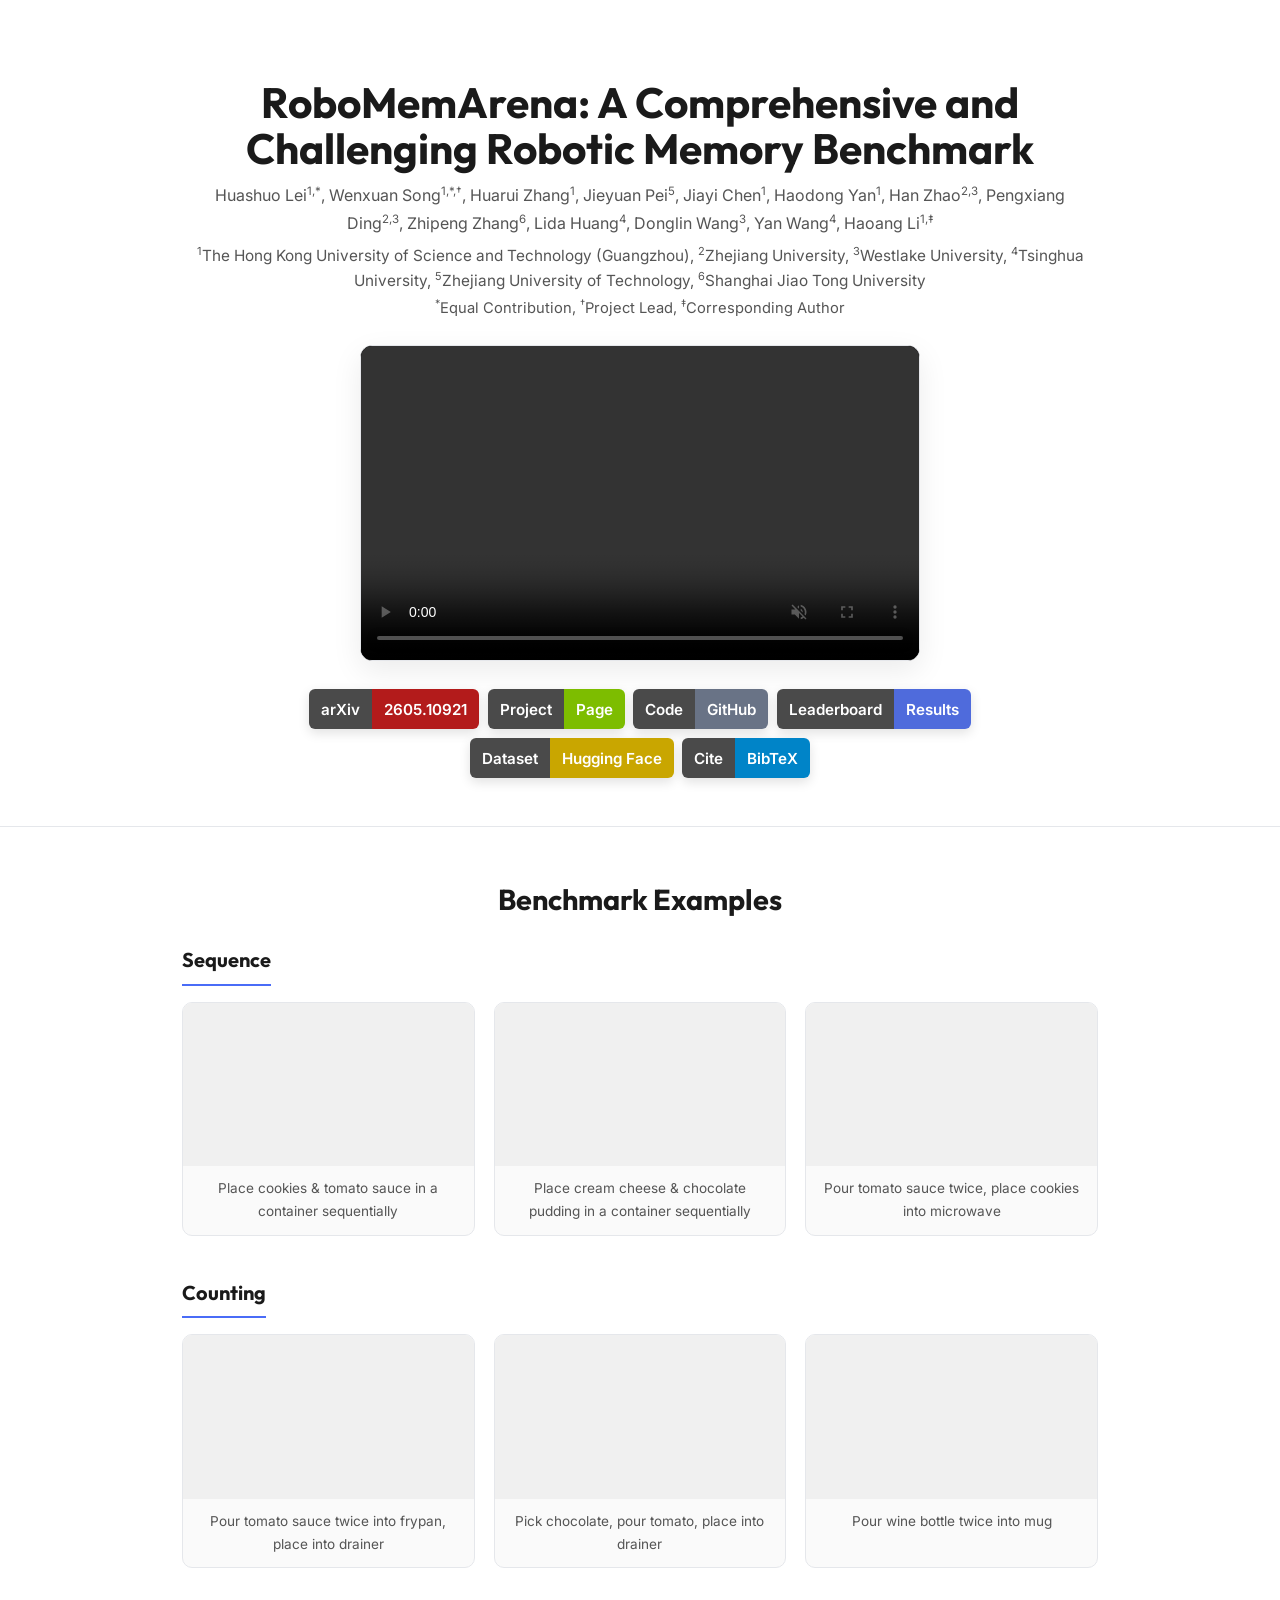
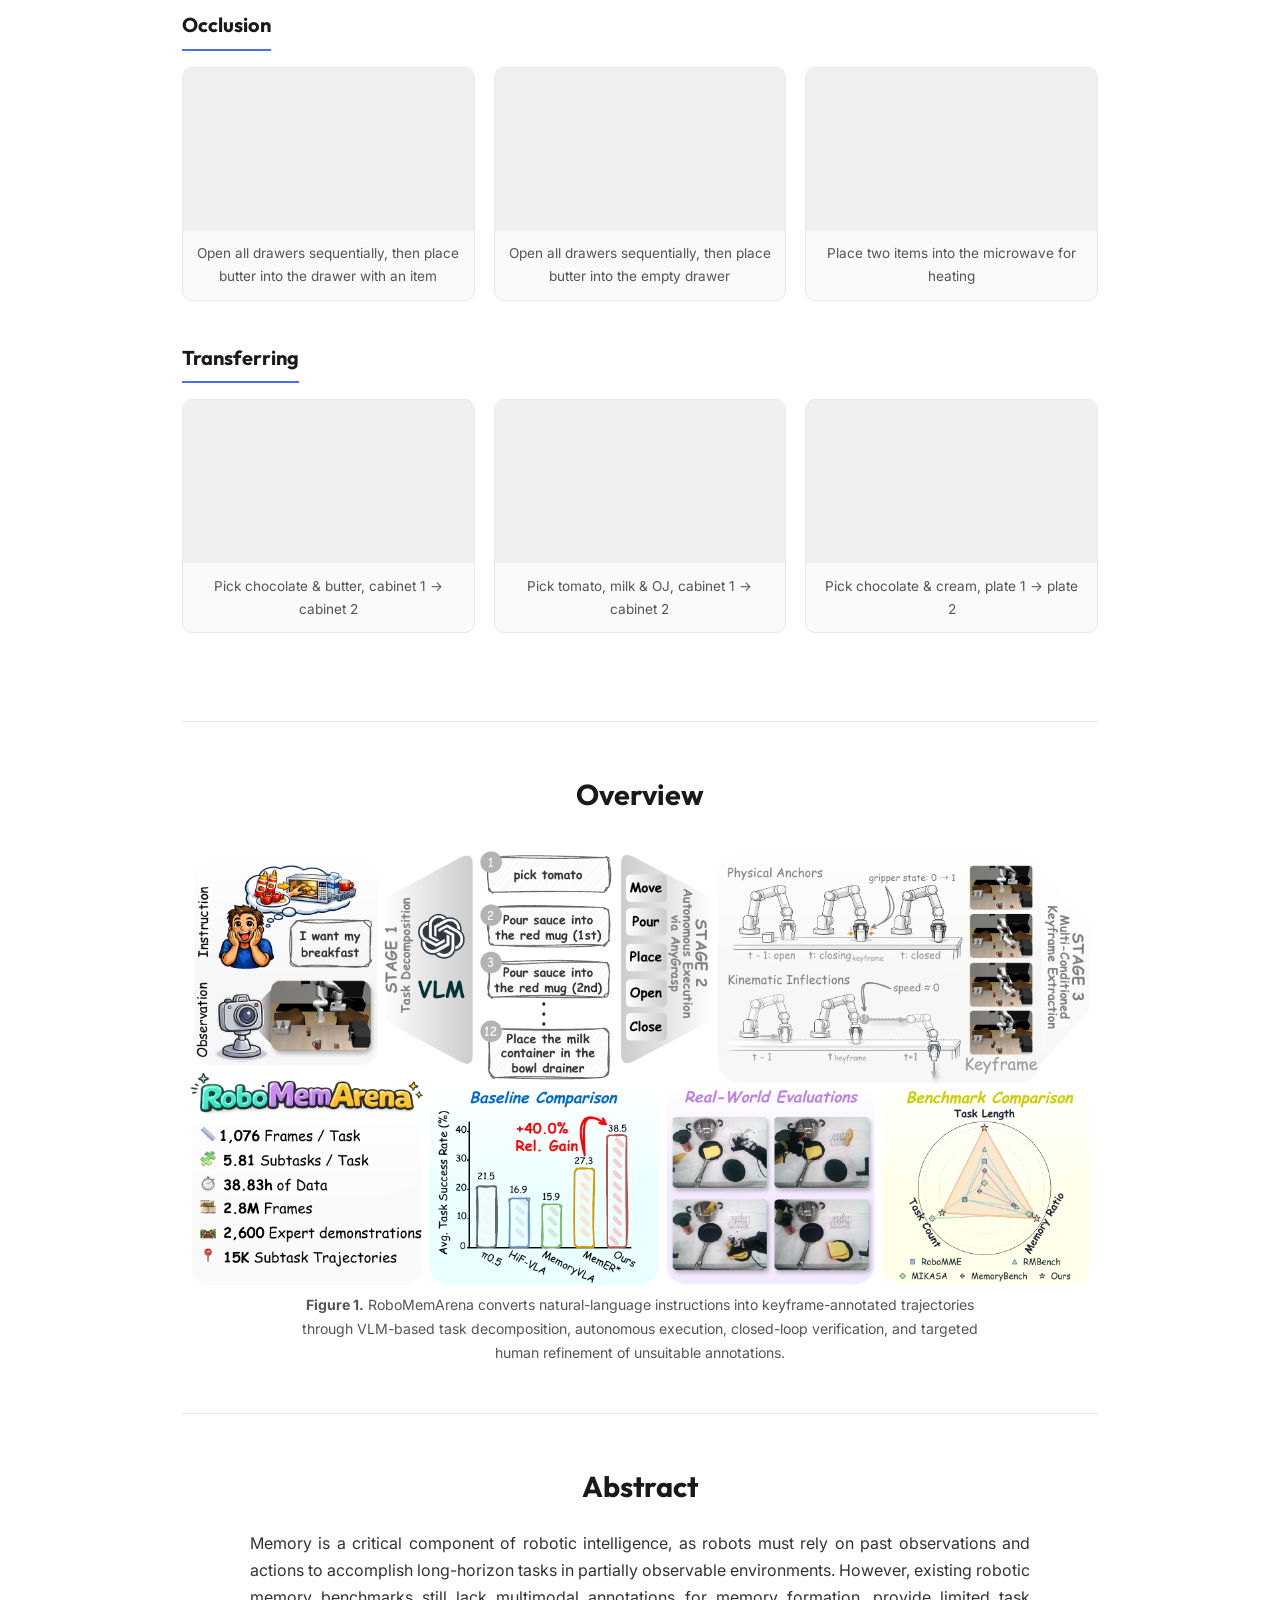
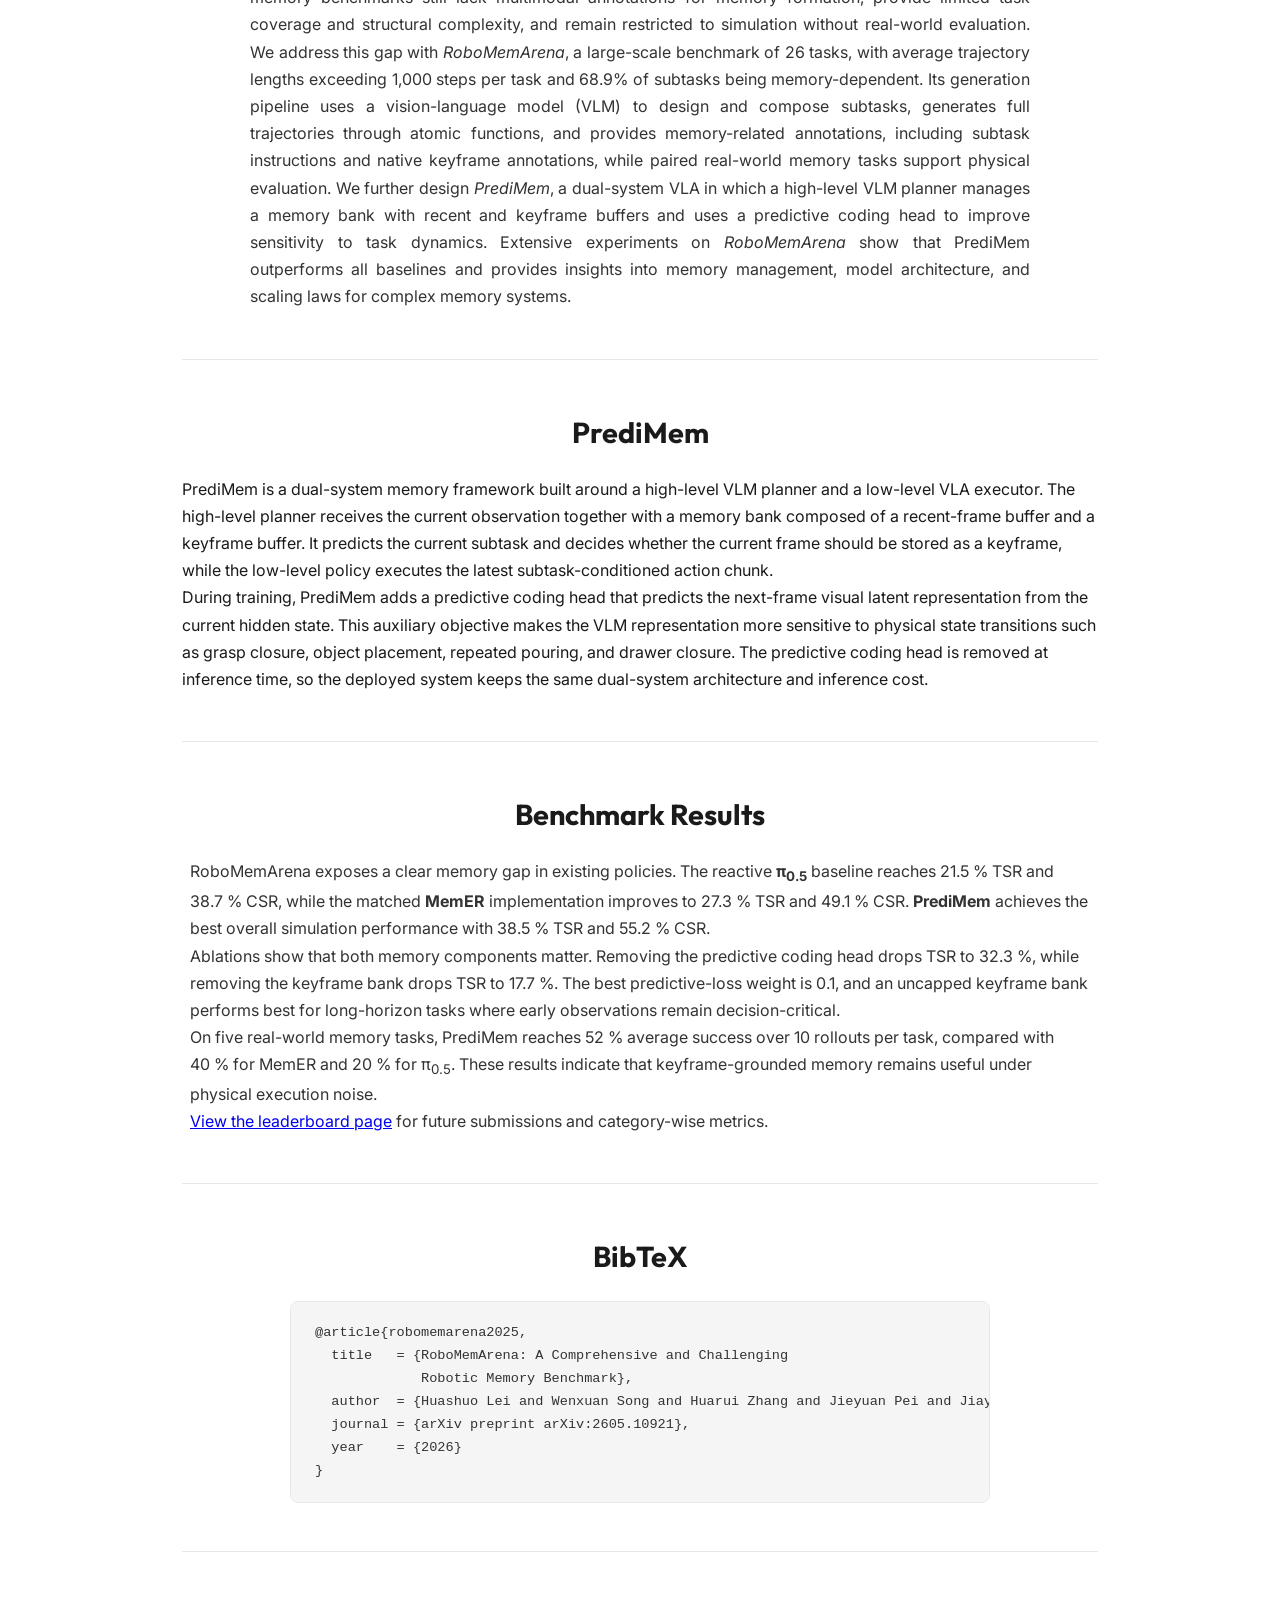
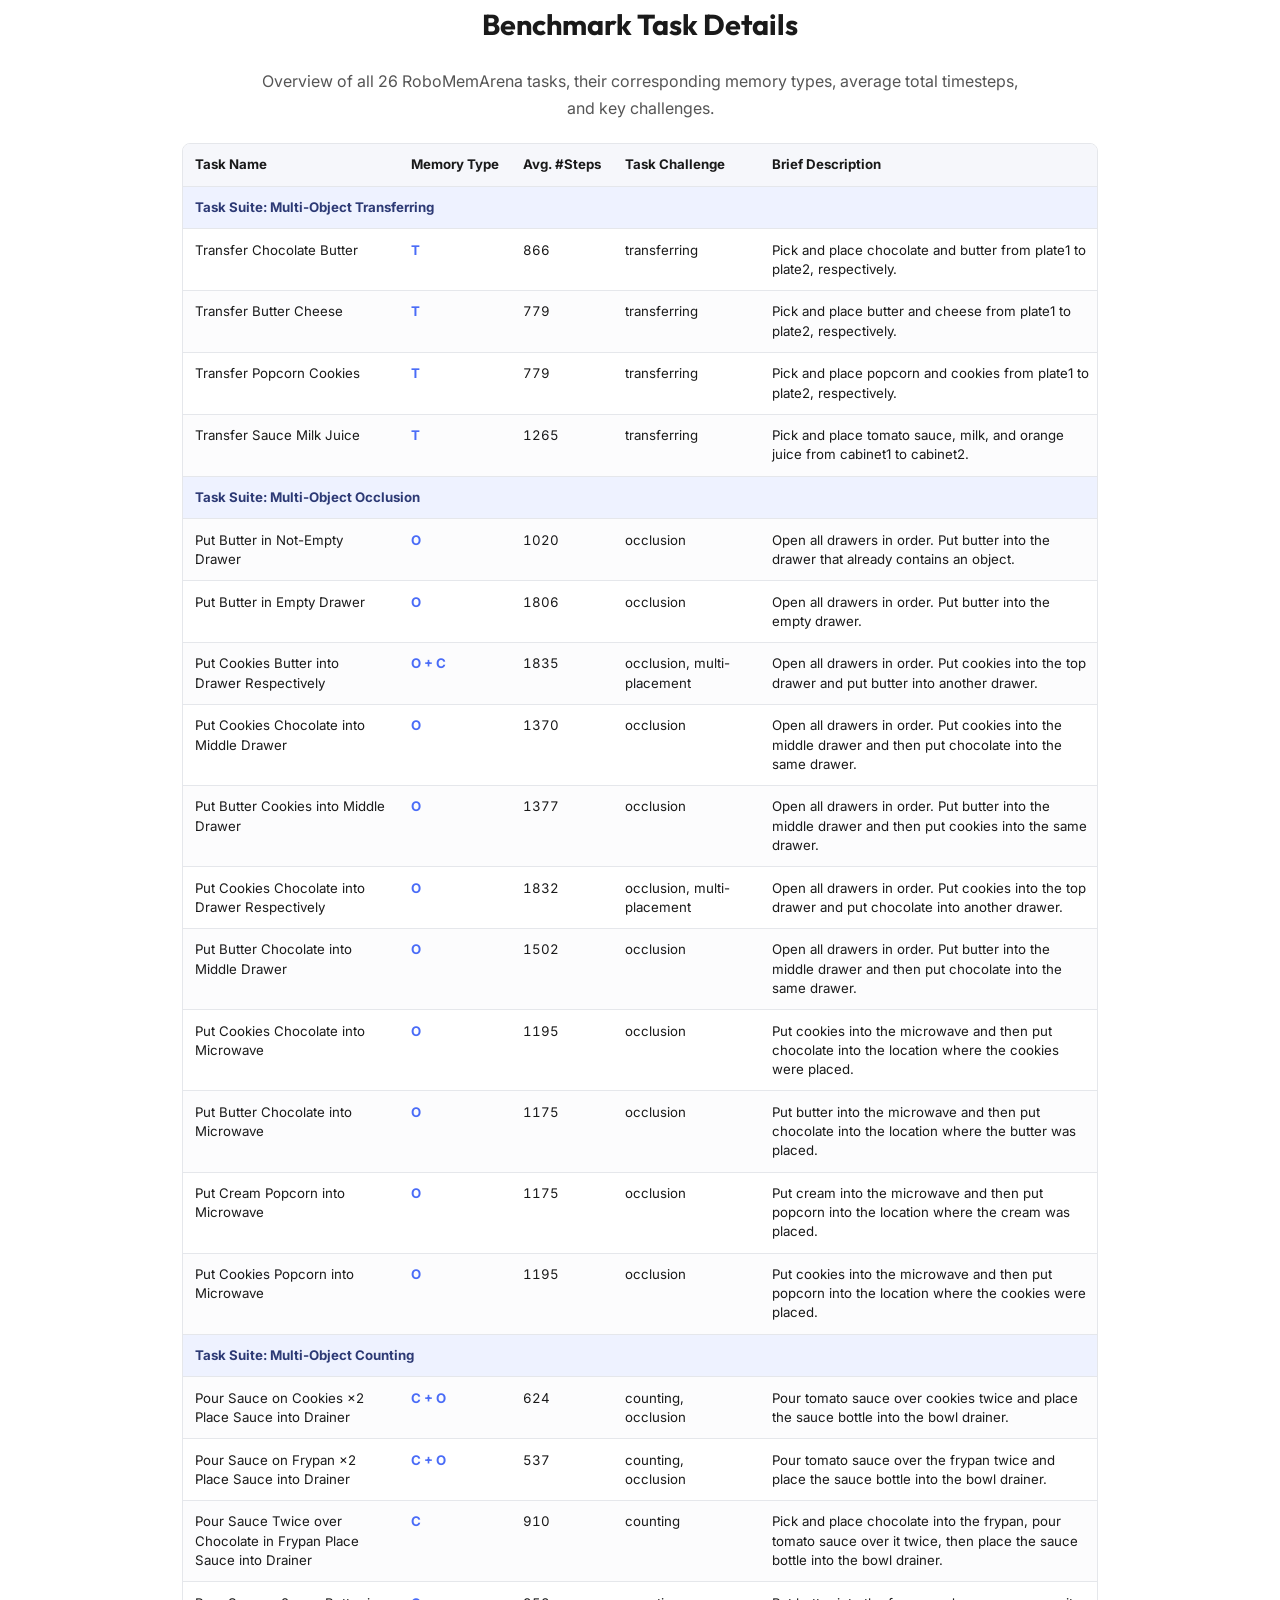
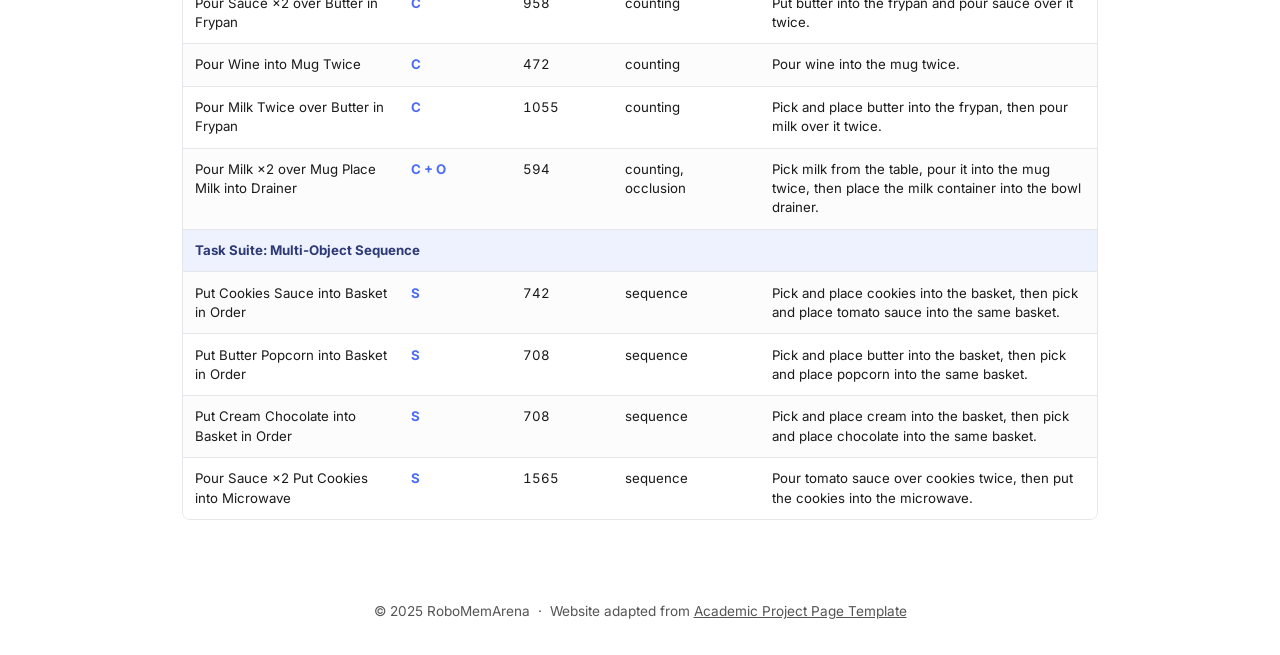
==== index.html @ 84fe7e00 "tune: increase task video playback speed to 3x" ====
<!DOCTYPE html>
<html lang="en">

<head>
    <meta charset="UTF-8">
    <meta name="viewport" content="width=device-width, initial-scale=1.0">
    <title>RoboMemArena: A Comprehensive and Challenging Robotic Memory Benchmark</title>
    <meta name="description"
        content="RoboMemArena: a comprehensive and challenging robotic memory benchmark with 26 tasks across four memory-demand categories and keyframe-annotated expert trajectories.">
    <link rel="stylesheet" href="style.css">
    <link rel="preconnect" href="https://fonts.googleapis.com">
    <link rel="preconnect" href="https://fonts.gstatic.com" crossorigin>
    <link
        href="https://fonts.googleapis.com/css2?family=Inter:wght@300;400;600;700&family=Outfit:wght@400;700&display=swap"
        rel="stylesheet">
</head>

<body>

    <header>
        <div class="container">
            <h1>RoboMemArena: A Comprehensive and Challenging Robotic Memory Benchmark</h1>
            <p class="authors">
                Huashuo Lei<sup>1,*</sup>, Wenxuan Song<sup>1,*,&dagger;</sup>, Huarui Zhang<sup>1</sup>,
                Jieyuan Pei<sup>5</sup>, Jiayi Chen<sup>1</sup>, Haodong Yan<sup>1</sup>,
                Han Zhao<sup>2,3</sup>, Pengxiang Ding<sup>2,3</sup>, Zhipeng Zhang<sup>6</sup>,
                Lida Huang<sup>4</sup>, Donglin Wang<sup>3</sup>, Yan Wang<sup>4</sup>, Haoang Li<sup>1,&#8225;</sup>
            </p>
            <p class="affiliations">
                <sup>1</sup>The Hong Kong University of Science and Technology (Guangzhou), <sup>2</sup>Zhejiang University,
                <sup>3</sup>Westlake University, <sup>4</sup>Tsinghua University,
                <sup>5</sup>Zhejiang University of Technology, <sup>6</sup>Shanghai Jiao Tong University
            </p>
            <p class="author-notes">
                <sup>*</sup>Equal Contribution, <sup>&dagger;</sup>Project Lead, <sup>&#8225;</sup>Corresponding Author
            </p>
            <div class="hero-video">
                <video src="videos/title_demo_95mb.mp4" autoplay muted loop playsinline controls preload="metadata"></video>
            </div>
            <div class="resource-links" aria-label="RoboMemArena resources">
                <a href="https://arxiv.org/abs/2605.10921" class="resource-pill resource-red" target="_blank" rel="noopener noreferrer">
                    <span class="resource-prefix">arXiv</span>
                    <span class="resource-value">2605.10921</span>
                </a>
                <a href="index.html" class="resource-pill resource-green">
                    <span class="resource-prefix">Project</span>
                    <span class="resource-value">Page</span>
                </a>
                <a href="https://github.com/OpenHelix-Team/RoboMemArena" class="resource-pill resource-slate" target="_blank" rel="noopener noreferrer">
                    <span class="resource-prefix">Code</span>
                    <span class="resource-value">GitHub</span>
                </a>
                <a href="leaderboard.html" class="resource-pill resource-indigo">
                    <span class="resource-prefix">Leaderboard</span>
                    <span class="resource-value">Results</span>
                </a>
                <a href="https://huggingface.co/datasets/RoboMemArenaBenchmark/RoboMemArena" class="resource-pill resource-gold" target="_blank" rel="noopener noreferrer">
                    <span class="resource-prefix">Dataset</span>
                    <span class="resource-value">Hugging Face</span>
                </a>
                <a href="#bibtex" class="resource-pill resource-blue">
                    <span class="resource-prefix">Cite</span>
                    <span class="resource-value">BibTeX</span>
                </a>
            </div>
        </div>
    </header>

    <main class="container">

        <!-- ═══ Benchmark Examples (first) ═══ -->
        <section id="benchmark">
            <h2>Benchmark Examples</h2>

            <div class="category">
                <h3>Sequence</h3>
                <div class="video-grid">
                    <div class="video-item">
                        <video src="videos/task1.mp4" muted loop playsinline></video>
                        <p>Place cookies &amp; tomato sauce in a container sequentially</p>
                    </div>
                    <div class="video-item">
                        <video src="videos/task2.mp4" muted loop playsinline></video>
                        <p>Place cream cheese &amp; chocolate pudding in a container sequentially</p>
                    </div>
                    <div class="video-item">
                        <video src="videos/task3.mp4" muted loop playsinline></video>
                        <p>Pour tomato sauce twice, place cookies into microwave</p>
                    </div>
                </div>
            </div>

            <div class="category">
                <h3>Counting</h3>
                <div class="video-grid">
                    <div class="video-item">
                        <video src="videos/task4.mp4" muted loop playsinline></video>
                        <p>Pour tomato sauce twice into frypan, place into drainer</p>
                    </div>
                    <div class="video-item">
                        <video src="videos/task5.mp4" muted loop playsinline></video>
                        <p>Pick chocolate, pour tomato, place into drainer</p>
                    </div>
                    <div class="video-item">
                        <video src="videos/task6.mp4" muted loop playsinline></video>
                        <p>Pour wine bottle twice into mug</p>
                    </div>
                </div>
            </div>

            <div class="category">
                <h3>Occlusion</h3>
                <div class="video-grid">
                    <div class="video-item">
                        <video src="videos/task7.mp4" muted loop playsinline></video>
                        <p>Open all drawers sequentially, then place butter into the drawer with an item</p>
                    </div>
                    <div class="video-item">
                        <video src="videos/task8.mp4" muted loop playsinline></video>
                        <p>Open all drawers sequentially, then place butter into the empty drawer</p>
                    </div>
                    <div class="video-item">
                        <video src="videos/task9.mp4" muted loop playsinline></video>
                        <p>Place two items into the microwave for heating</p>
                    </div>
                </div>
            </div>

            <div class="category">
                <h3>Transferring</h3>
                <div class="video-grid">
                    <div class="video-item">
                        <video src="videos/task10.mp4" muted loop playsinline></video>
                        <p>Pick chocolate &amp; butter, cabinet 1 → cabinet 2</p>
                    </div>
                    <div class="video-item">
                        <video src="videos/task11.mp4" muted loop playsinline></video>
                        <p>Pick tomato, milk &amp; OJ, cabinet 1 → cabinet 2</p>
                    </div>
                    <div class="video-item">
                        <video src="videos/task12.mp4" muted loop playsinline></video>
                        <p>Pick chocolate &amp; cream, plate 1 → plate 2</p>
                    </div>
                </div>
            </div>
        </section>

        <!-- ═══ Teaser Figure ═══ -->
        <section id="overview">
            <h2>Overview</h2>
            <img src="figures/overview_teaser.png" alt="RoboMemArena Overview" class="teaser-img">
            <p class="caption"><strong>Figure 1.</strong> RoboMemArena converts natural-language instructions into
                keyframe-annotated trajectories through VLM-based task decomposition, autonomous execution,
                closed-loop verification, and targeted human refinement of unsuitable annotations.</p>
        </section>

        <!-- ═══ Abstract ═══ -->
        <section id="abstract">
            <h2>Abstract</h2>
            <p>
                Memory is a critical component of robotic intelligence, as robots must rely on past observations and
                actions to accomplish long-horizon tasks in partially observable environments. However, existing
                robotic memory benchmarks still lack multimodal annotations for memory formation, provide limited task
                coverage and structural complexity, and remain restricted to simulation without real-world evaluation.
                We address this gap with <em>RoboMemArena</em>, a large-scale benchmark of 26 tasks, with average
                trajectory lengths exceeding 1,000 steps per task and 68.9% of subtasks being memory-dependent. Its
                generation pipeline uses a vision-language model (VLM) to design and compose subtasks, generates full
                trajectories through atomic functions, and provides memory-related annotations, including subtask
                instructions and native keyframe annotations, while paired real-world memory tasks support physical
                evaluation. We further design <em>PrediMem</em>, a dual-system VLA in which a high-level VLM planner
                manages a memory bank with recent and keyframe buffers and uses a predictive coding head to improve
                sensitivity to task dynamics. Extensive experiments on <em>RoboMemArena</em> show that PrediMem
                outperforms all baselines and provides insights into memory management, model architecture, and scaling
                laws for complex memory systems.
            </p>
        </section>

        <!-- ═══ Method ═══ -->
        <section id="method">
            <h2>PrediMem</h2>
            <p>
                PrediMem is a dual-system memory framework built around a high-level VLM planner and a low-level VLA
                executor. The high-level planner receives the current observation together with a memory bank composed
                of a recent-frame buffer and a keyframe buffer. It predicts the current subtask and decides whether the
                current frame should be stored as a keyframe, while the low-level policy executes the latest
                subtask-conditioned action chunk.
            </p>
            <p>
                During training, PrediMem adds a predictive coding head that predicts the next-frame visual latent
                representation from the current hidden state. This auxiliary objective makes the VLM representation more
                sensitive to physical state transitions such as grasp closure, object placement, repeated pouring, and
                drawer closure. The predictive coding head is removed at inference time, so the deployed system keeps
                the same dual-system architecture and inference cost.
            </p>
        </section>

        <!-- ═══ Results ═══ -->
        <section id="results">
            <h2>Benchmark Results</h2>
            <div class="results-content">
                <div class="results-text">
                    <p>
                        RoboMemArena exposes a clear memory gap in existing policies. The reactive
                        <strong>&pi;<sub>0.5</sub></strong> baseline reaches 21.5&nbsp;% TSR and 38.7&nbsp;% CSR, while
                        the matched <strong>MemER</strong> implementation improves to 27.3&nbsp;% TSR and 49.1&nbsp;%
                        CSR. <strong>PrediMem</strong> achieves the best overall simulation performance with
                        38.5&nbsp;% TSR and 55.2&nbsp;% CSR.
                    </p>
                    <p>
                        Ablations show that both memory components matter. Removing the predictive coding head drops
                        TSR to 32.3&nbsp;%, while removing the keyframe bank drops TSR to 17.7&nbsp;%. The best
                        predictive-loss weight is 0.1, and an uncapped keyframe bank performs best for long-horizon
                        tasks where early observations remain decision-critical.
                    </p>
                    <p>
                        On five real-world memory tasks, PrediMem reaches 52&nbsp;% average success over 10 rollouts per
                        task, compared with 40&nbsp;% for MemER and 20&nbsp;% for &pi;<sub>0.5</sub>. These results
                        indicate that keyframe-grounded memory remains useful under physical execution noise.
                    </p>
                    <p><a href="leaderboard.html">View the leaderboard page</a> for future submissions and
                        category-wise metrics.</p>
                </div>
            </div>
        </section>

        <!-- ═══ BibTeX ═══ -->
        <section id="bibtex">
            <h2>BibTeX</h2>
            <pre><code>@article{robomemarena2025,
  title   = {RoboMemArena: A Comprehensive and Challenging
             Robotic Memory Benchmark},
  author  = {Huashuo Lei and Wenxuan Song and Huarui Zhang and Jieyuan Pei and Jiayi Chen and Haodong Yan and Han Zhao and Pengxiang Ding and Zhipeng Zhang and Lida Huang and Donglin Wang and Yan Wang and Haoang Li},
  journal = {arXiv preprint arXiv:2605.10921},
  year    = {2026}
}</code></pre>
        </section>

        <!-- ═══ Benchmark Task Details ═══ -->
        <section id="task-details">
            <h2>Benchmark Task Details</h2>
            <p class="section-intro">
                Overview of all 26 RoboMemArena tasks, their corresponding memory types, average total timesteps, and
                key challenges.
            </p>
            <div class="task-table-wrapper">
                <table class="task-table">
                    <thead>
                        <tr>
                            <th>Task Name</th>
                            <th>Memory Type</th>
                            <th>Avg. #Steps</th>
                            <th>Task Challenge</th>
                            <th>Brief Description</th>
                        </tr>
                    </thead>
                    <tbody>
                        <tr class="suite-row">
                            <td colspan="5">Task Suite: Multi-Object Transferring</td>
                        </tr>
                        <tr>
                            <td>Transfer Chocolate Butter</td>
                            <td class="memory-type">T</td>
                            <td class="steps">866</td>
                            <td>transferring</td>
                            <td>Pick and place chocolate and butter from plate1 to plate2, respectively.</td>
                        </tr>
                        <tr>
                            <td>Transfer Butter Cheese</td>
                            <td class="memory-type">T</td>
                            <td class="steps">779</td>
                            <td>transferring</td>
                            <td>Pick and place butter and cheese from plate1 to plate2, respectively.</td>
                        </tr>
                        <tr>
                            <td>Transfer Popcorn Cookies</td>
                            <td class="memory-type">T</td>
                            <td class="steps">779</td>
                            <td>transferring</td>
                            <td>Pick and place popcorn and cookies from plate1 to plate2, respectively.</td>
                        </tr>
                        <tr>
                            <td>Transfer Sauce Milk Juice</td>
                            <td class="memory-type">T</td>
                            <td class="steps">1265</td>
                            <td>transferring</td>
                            <td>Pick and place tomato sauce, milk, and orange juice from cabinet1 to cabinet2.</td>
                        </tr>

                        <tr class="suite-row">
                            <td colspan="5">Task Suite: Multi-Object Occlusion</td>
                        </tr>
                        <tr>
                            <td>Put Butter in Not-Empty Drawer</td>
                            <td class="memory-type">O</td>
                            <td class="steps">1020</td>
                            <td>occlusion</td>
                            <td>Open all drawers in order. Put butter into the drawer that already contains an object.</td>
                        </tr>
                        <tr>
                            <td>Put Butter in Empty Drawer</td>
                            <td class="memory-type">O</td>
                            <td class="steps">1806</td>
                            <td>occlusion</td>
                            <td>Open all drawers in order. Put butter into the empty drawer.</td>
                        </tr>
                        <tr>
                            <td>Put Cookies Butter into Drawer Respectively</td>
                            <td class="memory-type">O + C</td>
                            <td class="steps">1835</td>
                            <td>occlusion, multi-placement</td>
                            <td>Open all drawers in order. Put cookies into the top drawer and put butter into another drawer.</td>
                        </tr>
                        <tr>
                            <td>Put Cookies Chocolate into Middle Drawer</td>
                            <td class="memory-type">O</td>
                            <td class="steps">1370</td>
                            <td>occlusion</td>
                            <td>Open all drawers in order. Put cookies into the middle drawer and then put chocolate into the same drawer.</td>
                        </tr>
                        <tr>
                            <td>Put Butter Cookies into Middle Drawer</td>
                            <td class="memory-type">O</td>
                            <td class="steps">1377</td>
                            <td>occlusion</td>
                            <td>Open all drawers in order. Put butter into the middle drawer and then put cookies into the same drawer.</td>
                        </tr>
                        <tr>
                            <td>Put Cookies Chocolate into Drawer Respectively</td>
                            <td class="memory-type">O</td>
                            <td class="steps">1832</td>
                            <td>occlusion, multi-placement</td>
                            <td>Open all drawers in order. Put cookies into the top drawer and put chocolate into another drawer.</td>
                        </tr>
                        <tr>
                            <td>Put Butter Chocolate into Middle Drawer</td>
                            <td class="memory-type">O</td>
                            <td class="steps">1502</td>
                            <td>occlusion</td>
                            <td>Open all drawers in order. Put butter into the middle drawer and then put chocolate into the same drawer.</td>
                        </tr>
                        <tr>
                            <td>Put Cookies Chocolate into Microwave</td>
                            <td class="memory-type">O</td>
                            <td class="steps">1195</td>
                            <td>occlusion</td>
                            <td>Put cookies into the microwave and then put chocolate into the location where the cookies were placed.</td>
                        </tr>
                        <tr>
                            <td>Put Butter Chocolate into Microwave</td>
                            <td class="memory-type">O</td>
                            <td class="steps">1175</td>
                            <td>occlusion</td>
                            <td>Put butter into the microwave and then put chocolate into the location where the butter was placed.</td>
                        </tr>
                        <tr>
                            <td>Put Cream Popcorn into Microwave</td>
                            <td class="memory-type">O</td>
                            <td class="steps">1175</td>
                            <td>occlusion</td>
                            <td>Put cream into the microwave and then put popcorn into the location where the cream was placed.</td>
                        </tr>
                        <tr>
                            <td>Put Cookies Popcorn into Microwave</td>
                            <td class="memory-type">O</td>
                            <td class="steps">1195</td>
                            <td>occlusion</td>
                            <td>Put cookies into the microwave and then put popcorn into the location where the cookies were placed.</td>
                        </tr>

                        <tr class="suite-row">
                            <td colspan="5">Task Suite: Multi-Object Counting</td>
                        </tr>
                        <tr>
                            <td>Pour Sauce on Cookies &times;2 Place Sauce into Drainer</td>
                            <td class="memory-type">C + O</td>
                            <td class="steps">624</td>
                            <td>counting, occlusion</td>
                            <td>Pour tomato sauce over cookies twice and place the sauce bottle into the bowl drainer.</td>
                        </tr>
                        <tr>
                            <td>Pour Sauce on Frypan &times;2 Place Sauce into Drainer</td>
                            <td class="memory-type">C + O</td>
                            <td class="steps">537</td>
                            <td>counting, occlusion</td>
                            <td>Pour tomato sauce over the frypan twice and place the sauce bottle into the bowl drainer.</td>
                        </tr>
                        <tr>
                            <td>Pour Sauce Twice over Chocolate in Frypan Place Sauce into Drainer</td>
                            <td class="memory-type">C</td>
                            <td class="steps">910</td>
                            <td>counting</td>
                            <td>Pick and place chocolate into the frypan, pour tomato sauce over it twice, then place the sauce bottle into the bowl drainer.</td>
                        </tr>
                        <tr>
                            <td>Pour Sauce &times;2 over Butter in Frypan</td>
                            <td class="memory-type">C</td>
                            <td class="steps">958</td>
                            <td>counting</td>
                            <td>Put butter into the frypan and pour sauce over it twice.</td>
                        </tr>
                        <tr>
                            <td>Pour Wine into Mug Twice</td>
                            <td class="memory-type">C</td>
                            <td class="steps">472</td>
                            <td>counting</td>
                            <td>Pour wine into the mug twice.</td>
                        </tr>
                        <tr>
                            <td>Pour Milk Twice over Butter in Frypan</td>
                            <td class="memory-type">C</td>
                            <td class="steps">1055</td>
                            <td>counting</td>
                            <td>Pick and place butter into the frypan, then pour milk over it twice.</td>
                        </tr>
                        <tr>
                            <td>Pour Milk &times;2 over Mug Place Milk into Drainer</td>
                            <td class="memory-type">C + O</td>
                            <td class="steps">594</td>
                            <td>counting, occlusion</td>
                            <td>Pick milk from the table, pour it into the mug twice, then place the milk container into the bowl drainer.</td>
                        </tr>

                        <tr class="suite-row">
                            <td colspan="5">Task Suite: Multi-Object Sequence</td>
                        </tr>
                        <tr>
                            <td>Put Cookies Sauce into Basket in Order</td>
                            <td class="memory-type">S</td>
                            <td class="steps">742</td>
                            <td>sequence</td>
                            <td>Pick and place cookies into the basket, then pick and place tomato sauce into the same basket.</td>
                        </tr>
                        <tr>
                            <td>Put Butter Popcorn into Basket in Order</td>
                            <td class="memory-type">S</td>
                            <td class="steps">708</td>
                            <td>sequence</td>
                            <td>Pick and place butter into the basket, then pick and place popcorn into the same basket.</td>
                        </tr>
                        <tr>
                            <td>Put Cream Chocolate into Basket in Order</td>
                            <td class="memory-type">S</td>
                            <td class="steps">708</td>
                            <td>sequence</td>
                            <td>Pick and place cream into the basket, then pick and place chocolate into the same basket.</td>
                        </tr>
                        <tr>
                            <td>Pour Sauce &times;2 Put Cookies into Microwave</td>
                            <td class="memory-type">S</td>
                            <td class="steps">1565</td>
                            <td>sequence</td>
                            <td>Pour tomato sauce over cookies twice, then put the cookies into the microwave.</td>
                        </tr>
                    </tbody>
                </table>
            </div>
        </section>

    </main>

    <footer>
        <p>&copy; 2025 RoboMemArena &nbsp;·&nbsp; Website adapted from <a
                href="https://github.com/Diffusion-CoT/reflection2perfection">Academic Project Page Template</a></p>
    </footer>

    <script>
        const TASK_VIDEO_RATE = 3;

        document.querySelectorAll('video').forEach(v => {
            v.playbackRate = 1;
        });

        document.querySelectorAll('.video-item video').forEach(v => {
            v.playbackRate = TASK_VIDEO_RATE;
            const card = v.closest('.video-item');
            card.addEventListener('mouseenter', () => {
                v.playbackRate = TASK_VIDEO_RATE;
                v.play();
            });
            card.addEventListener('mouseleave', () => { v.pause(); v.currentTime = 0; });
        });
    </script>

</body>

</html>
---- style.css ----
:root {
    --bg: #ffffff;
    --text: #1a1a1a;
    --text-secondary: #555;
    --accent: #4a6cf7;
    --border: #e5e7eb;
    --card-bg: #fafafa;
}

* {
    margin: 0;
    padding: 0;
    box-sizing: border-box;
}

body {
    background: var(--bg);
    color: var(--text);
    font-family: 'Inter', -apple-system, BlinkMacSystemFont, sans-serif;
    line-height: 1.7;
    font-size: 16px;
}

h1,
h2,
h3 {
    font-family: 'Outfit', sans-serif;
    font-weight: 700;
}

.container {
    max-width: 980px;
    margin: 0 auto;
    padding: 0 2rem;
}

/* ─── Header ─── */
header {
    padding: 5rem 0 3rem;
    text-align: center;
    border-bottom: 1px solid var(--border);
}

header h1 {
    font-size: 2.65rem;
    line-height: 1.08;
    max-width: 920px;
    margin: 0 auto 0.65rem;
    color: var(--text);
}

.subtitle {
    font-size: 1.15rem;
    color: var(--text-secondary);
    max-width: 700px;
    margin: 0 auto 0.8rem;
}

.authors {
    font-size: 1rem;
    color: var(--text-secondary);
    max-width: 900px;
    margin: 0.45rem auto 0.35rem;
}

.authors sup,
.affiliations sup,
.author-notes sup {
    font-size: 0.72em;
    vertical-align: super;
}

.affiliations,
.author-notes {
    color: var(--text-secondary);
    max-width: 900px;
    margin: 0 auto;
}

.affiliations {
    font-size: 0.96rem;
    line-height: 1.55;
}

.author-notes {
    font-size: 0.92rem;
    margin-top: 0.15rem;
    margin-bottom: 1.5rem;
}

.hero-video {
    max-width: 560px;
    margin: 0 auto 1.5rem;
    border: 1px solid var(--border);
    border-radius: 12px;
    overflow: hidden;
    background: #000;
    box-shadow: 0 10px 30px rgba(0, 0, 0, 0.08);
}

.hero-video video {
    width: 100%;
    display: block;
    aspect-ratio: 16 / 9;
    background: #000;
}

.links {
    display: flex;
    gap: 0.8rem;
    justify-content: center;
    flex-wrap: wrap;
}

.resource-links {
    display: flex;
    justify-content: center;
    flex-wrap: wrap;
    gap: 0.55rem;
    max-width: 860px;
    margin: 1.8rem auto 0;
}

.resource-pill {
    display: inline-flex;
    align-items: stretch;
    overflow: hidden;
    border-radius: 6px;
    color: #fff;
    text-decoration: none;
    font-weight: 600;
    font-size: 0.95rem;
    line-height: 1;
    box-shadow: 0 4px 12px rgba(0, 0, 0, 0.12);
    transition: transform 0.18s ease, box-shadow 0.18s ease;
}

.resource-pill:hover {
    transform: translateY(-2px);
    box-shadow: 0 7px 18px rgba(0, 0, 0, 0.16);
}

.resource-pill.resource-disabled {
    cursor: default;
}

.resource-pill.resource-disabled:hover {
    transform: none;
    box-shadow: 0 4px 12px rgba(0, 0, 0, 0.12);
}

.resource-prefix,
.resource-value {
    display: inline-flex;
    align-items: center;
    min-height: 40px;
    padding: 0.55rem 0.75rem;
    white-space: nowrap;
}

.resource-prefix {
    background: #4a4a4a;
}

.resource-red .resource-value {
    background: #b31b1b;
}

.resource-green .resource-value {
    background: #7dbd00;
}

.resource-indigo .resource-value {
    background: #4f6bdc;
}

.resource-gold .resource-value {
    background: #c9a600;
}

.resource-blue .resource-value {
    background: #0084c8;
}

.resource-slate .resource-value {
    background: #697386;
}

.btn {
    padding: 0.55rem 1.4rem;
    border-radius: 6px;
    text-decoration: none;
    font-weight: 600;
    font-size: 0.9rem;
    color: var(--text);
    border: 1px solid var(--border);
    transition: all 0.2s ease;
}

.btn.primary {
    background: var(--accent);
    color: #fff;
    border-color: var(--accent);
}

.btn:hover {
    transform: translateY(-1px);
    box-shadow: 0 4px 12px rgba(0, 0, 0, 0.08);
}

/* ─── Sections ─── */
section {
    padding: 3rem 0;
    border-bottom: 1px solid var(--border);
}

section:last-child {
    border-bottom: none;
}

section h2 {
    font-size: 1.8rem;
    margin-bottom: 1.2rem;
    text-align: center;
}

/* ─── Teaser ─── */
.teaser-img {
    width: 100%;
    max-width: 900px;
    display: block;
    margin: 2rem auto 0.5rem;
    border-radius: 8px;
}

.caption {
    text-align: center;
    font-size: 0.88rem;
    color: var(--text-secondary);
    max-width: 700px;
    margin: 0 auto;
}

/* ─── Abstract ─── */
#abstract p {
    max-width: 780px;
    margin: 0 auto;
    text-align: justify;
    color: #333;
}

/* ─── Video Grid ─── */
.category {
    margin-bottom: 2.5rem;
}

.category h3 {
    font-size: 1.25rem;
    margin-bottom: 1rem;
    padding-bottom: 0.4rem;
    border-bottom: 2px solid var(--accent);
    display: inline-block;
}

.video-grid {
    display: grid;
    grid-template-columns: repeat(3, 1fr);
    gap: 1.2rem;
}

.video-item {
    background: var(--card-bg);
    border: 1px solid var(--border);
    border-radius: 10px;
    overflow: hidden;
    transition: box-shadow 0.2s ease;
}

.video-item:hover {
    box-shadow: 0 6px 20px rgba(0, 0, 0, 0.08);
}

.video-item video {
    width: 100%;
    aspect-ratio: 16/9;
    object-fit: cover;
    display: block;
    background: #f0f0f0;
}

.video-item p {
    padding: 0.7rem 0.8rem;
    font-size: 0.85rem;
    text-align: center;
    color: var(--text-secondary);
}

/* ─── Task Details ─── */
.section-intro {
    max-width: 760px;
    margin: 0 auto 1.3rem;
    text-align: center;
    color: var(--text-secondary);
}

.task-table-wrapper {
    overflow-x: auto;
    border: 1px solid var(--border);
    border-radius: 8px;
    background: #fff;
}

.task-table {
    width: 100%;
    min-width: 920px;
    border-collapse: collapse;
    font-size: 0.83rem;
    line-height: 1.45;
}

.task-table th,
.task-table td {
    padding: 0.7rem 0.75rem;
    border-bottom: 1px solid var(--border);
    text-align: left;
    vertical-align: top;
}

.task-table th {
    background: #f6f7fb;
    color: var(--text);
    font-weight: 700;
    white-space: nowrap;
}

.task-table tbody tr:last-child td {
    border-bottom: none;
}

.task-table tbody tr:not(.suite-row):nth-child(odd) {
    background: #fcfcfd;
}

.suite-row td {
    background: #eef2ff;
    color: #2d3a75;
    font-weight: 700;
    letter-spacing: 0;
}

.memory-type {
    color: var(--accent);
    font-weight: 700;
    white-space: nowrap;
}

.steps {
    text-align: right;
    font-variant-numeric: tabular-nums;
    white-space: nowrap;
}

/* ─── Method ─── */
.method-grid {
    display: grid;
    grid-template-columns: repeat(2, 1fr);
    gap: 1.5rem;
}

.method-card {
    background: var(--card-bg);
    border: 1px solid var(--border);
    border-radius: 10px;
    padding: 1.5rem;
}

.method-card h3 {
    font-size: 1.1rem;
    margin-bottom: 0.5rem;
    color: var(--accent);
}

.method-card p {
    font-size: 0.92rem;
    color: var(--text-secondary);
}

/* ─── Results ─── */
.results-content {
    display: flex;
    gap: 2rem;
    align-items: center;
    max-width: 900px;
    margin: 0 auto;
}

.results-text {
    flex: 1;
}

.results-text p {
    color: #333;
}

/* ─── BibTeX ─── */
pre {
    background: #f5f5f5;
    padding: 1.2rem 1.5rem;
    border-radius: 8px;
    overflow-x: auto;
    font-size: 0.85rem;
    max-width: 700px;
    margin: 0 auto;
    border: 1px solid var(--border);
}

code {
    color: #333;
    font-family: 'SF Mono', 'Fira Code', monospace;
}

/* ─── Footer ─── */
footer {
    text-align: center;
    padding: 2rem;
    font-size: 0.85rem;
    color: var(--text-secondary);
}

footer a {
    color: var(--text-secondary);
}

/* ─── Responsive ─── */
@media (max-width: 768px) {
    header h1 {
        font-size: 2rem;
        max-width: 100%;
    }

    .video-grid {
        grid-template-columns: 1fr;
    }

    .resource-links {
        gap: 0.45rem;
        max-width: 420px;
    }

    .resource-pill {
        font-size: 0.86rem;
    }

    .resource-prefix,
    .resource-value {
        min-height: 36px;
        padding: 0.5rem 0.62rem;
    }

    .method-grid {
        grid-template-columns: 1fr;
    }

    .results-content {
        flex-direction: column;
    }

}
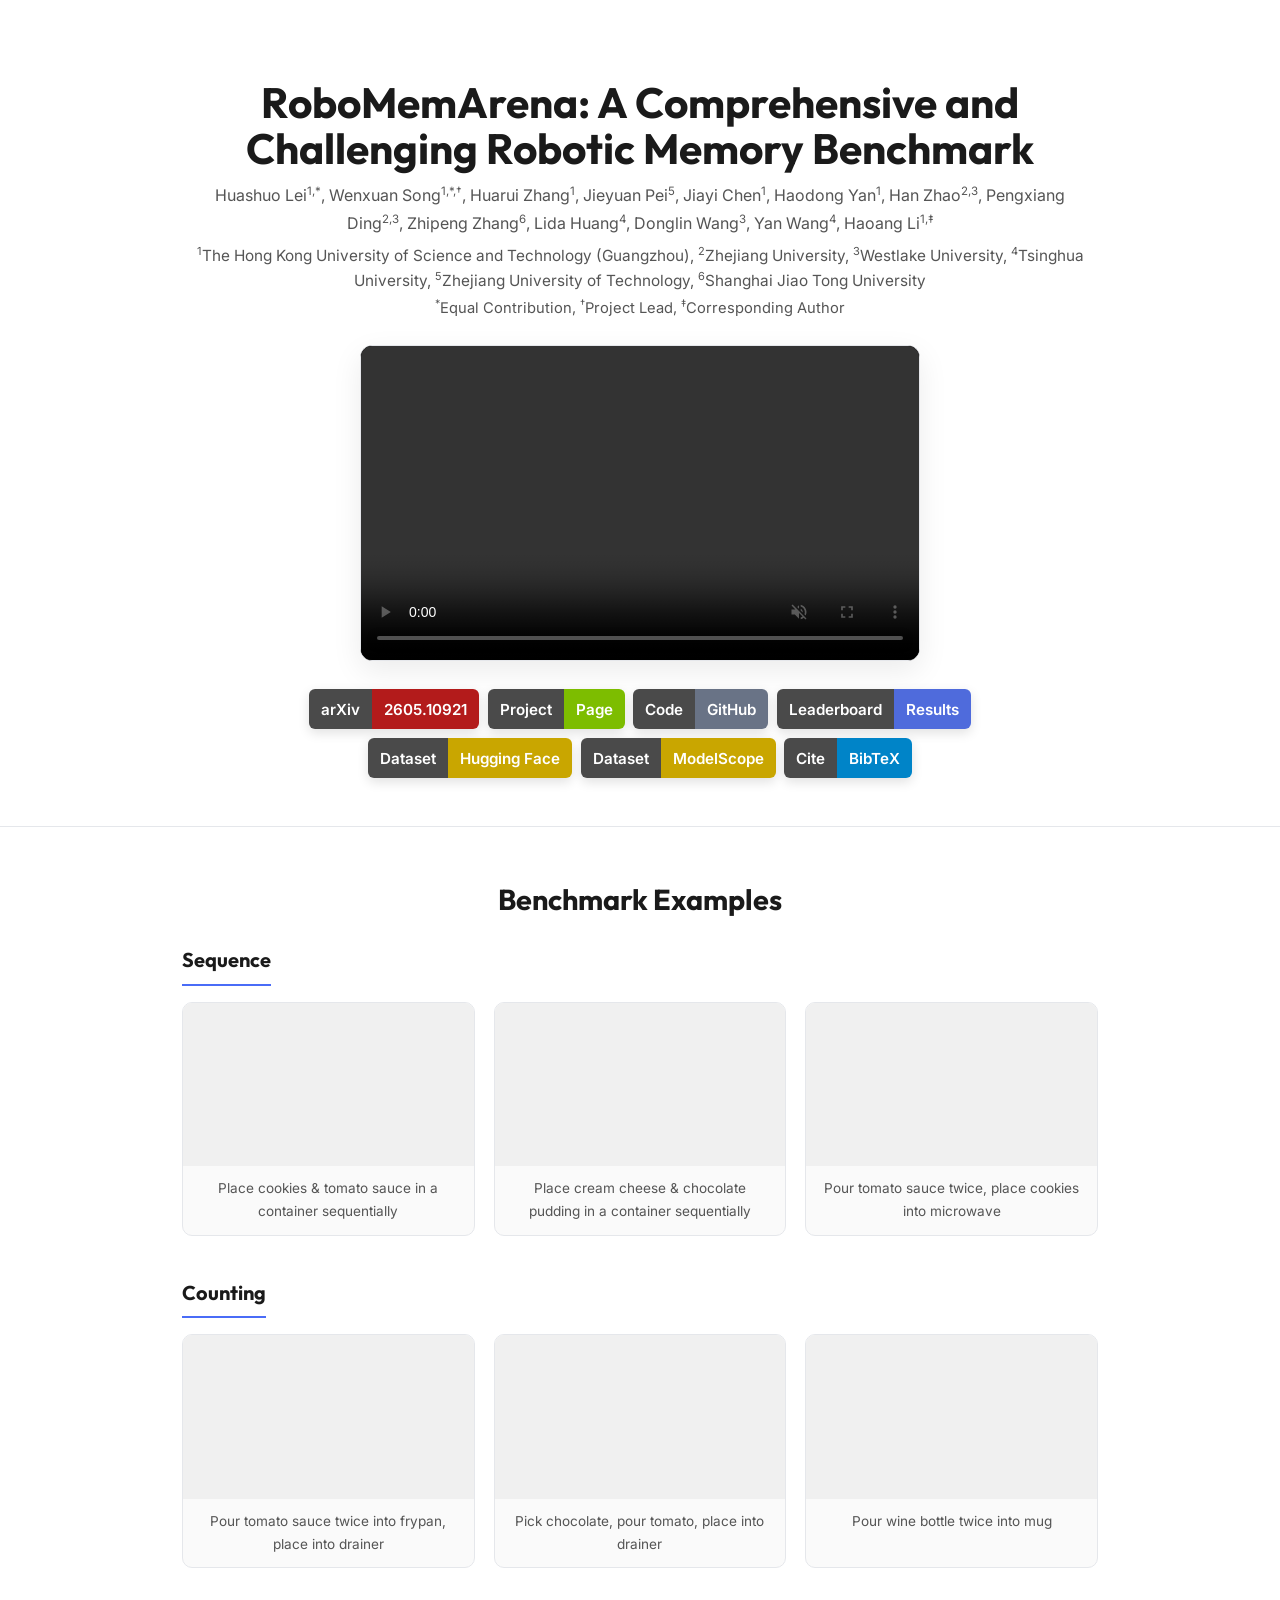
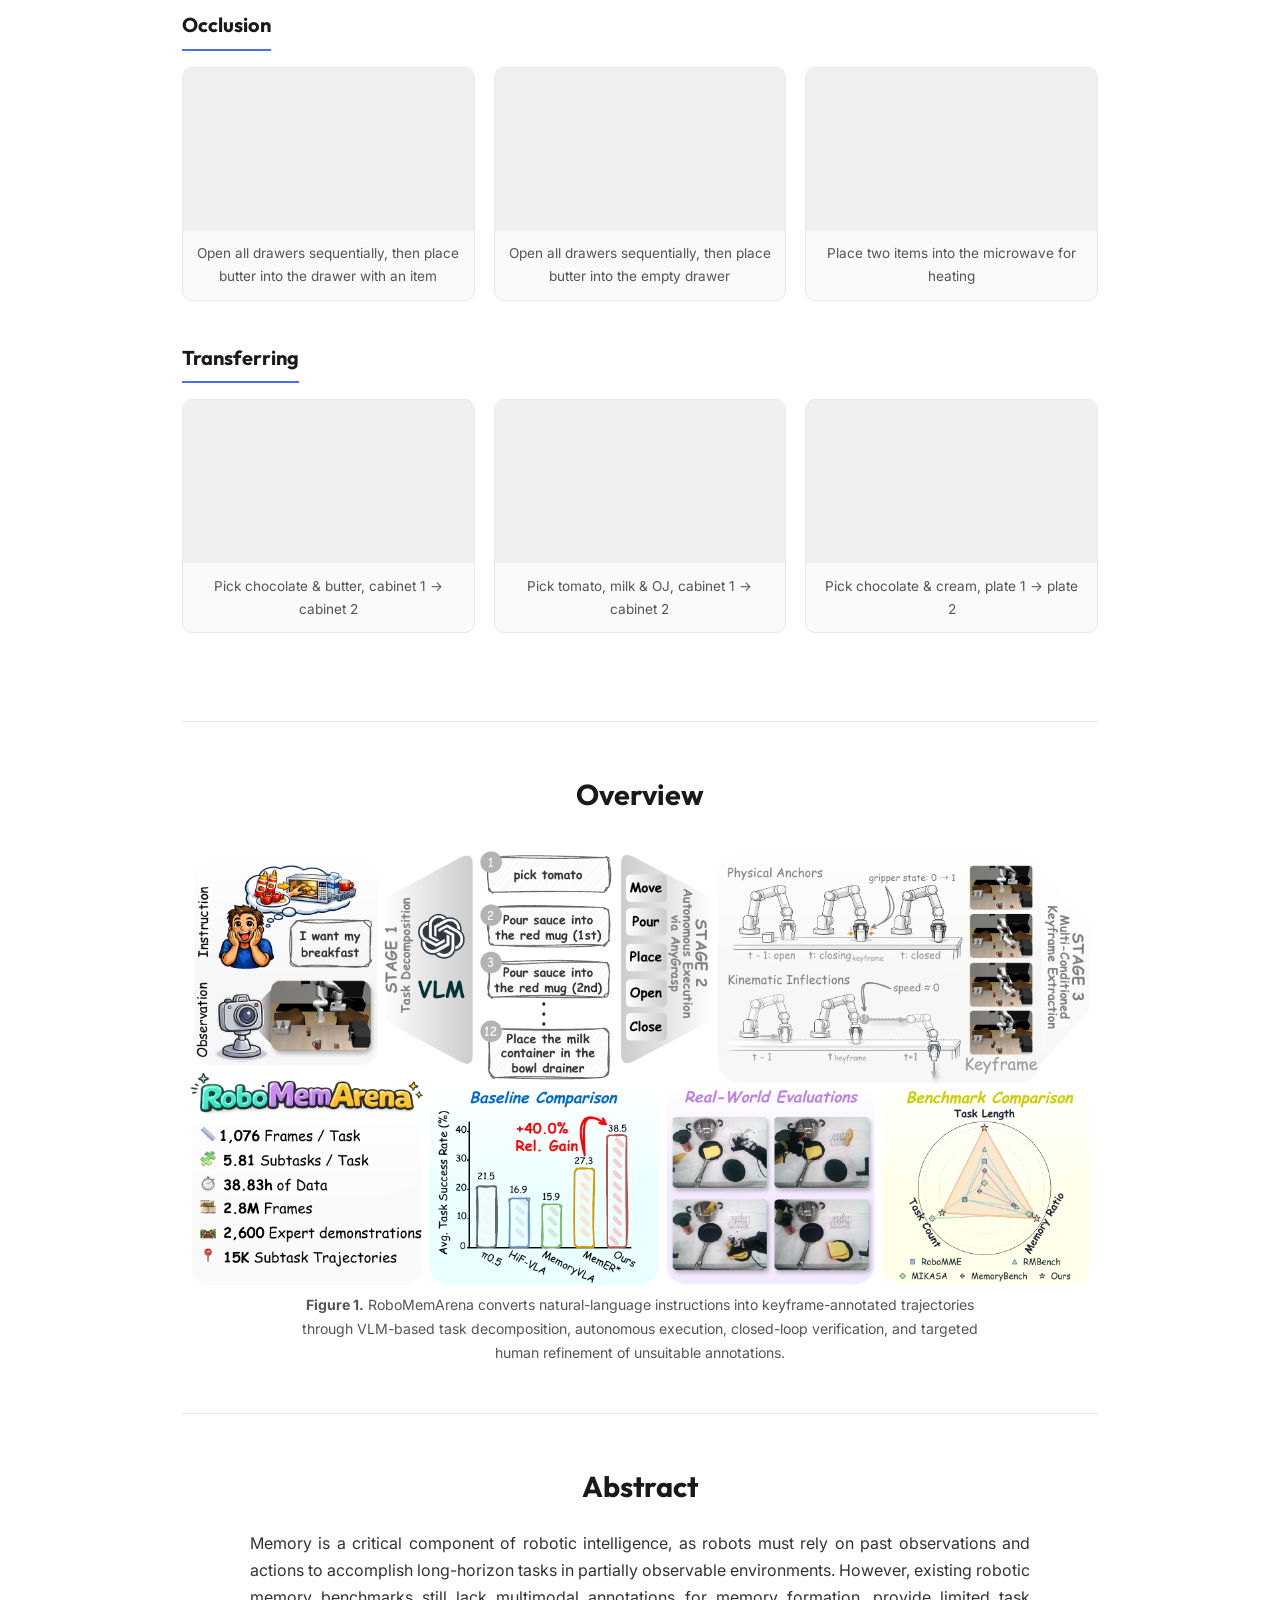
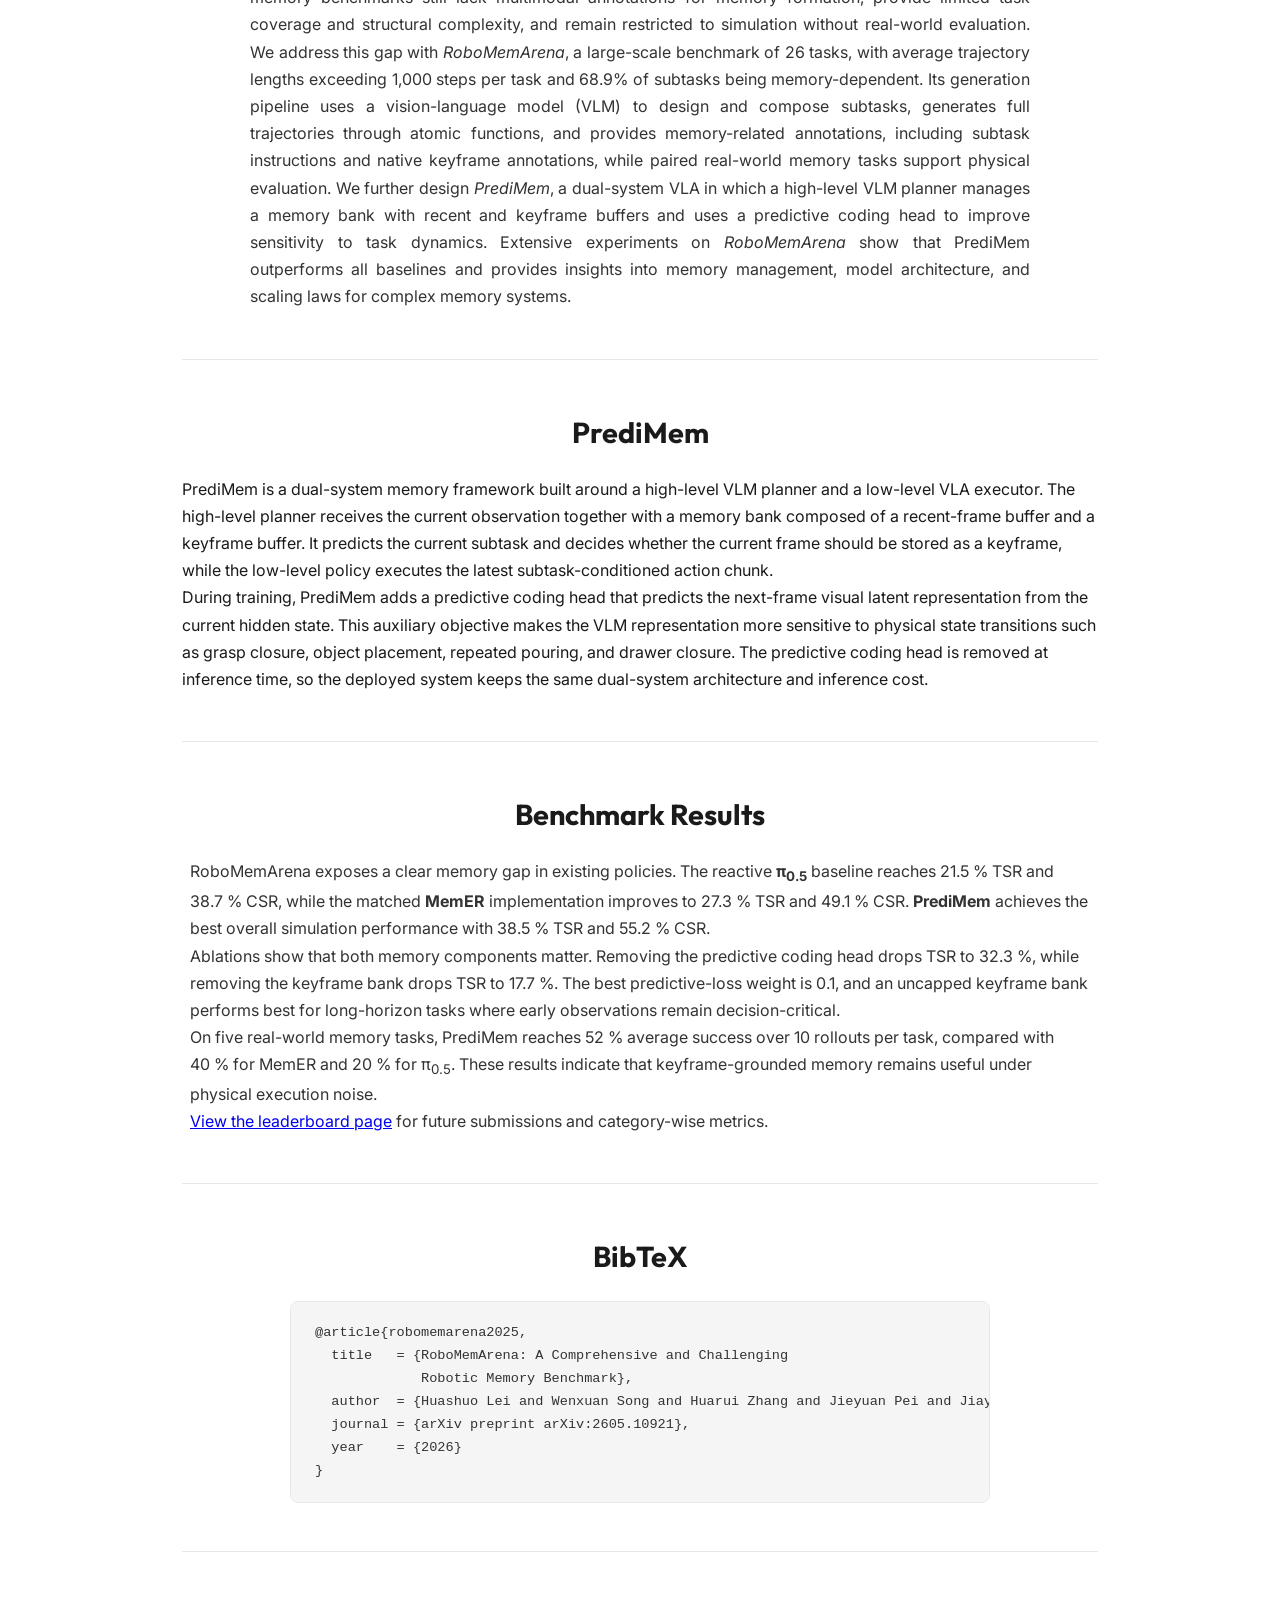
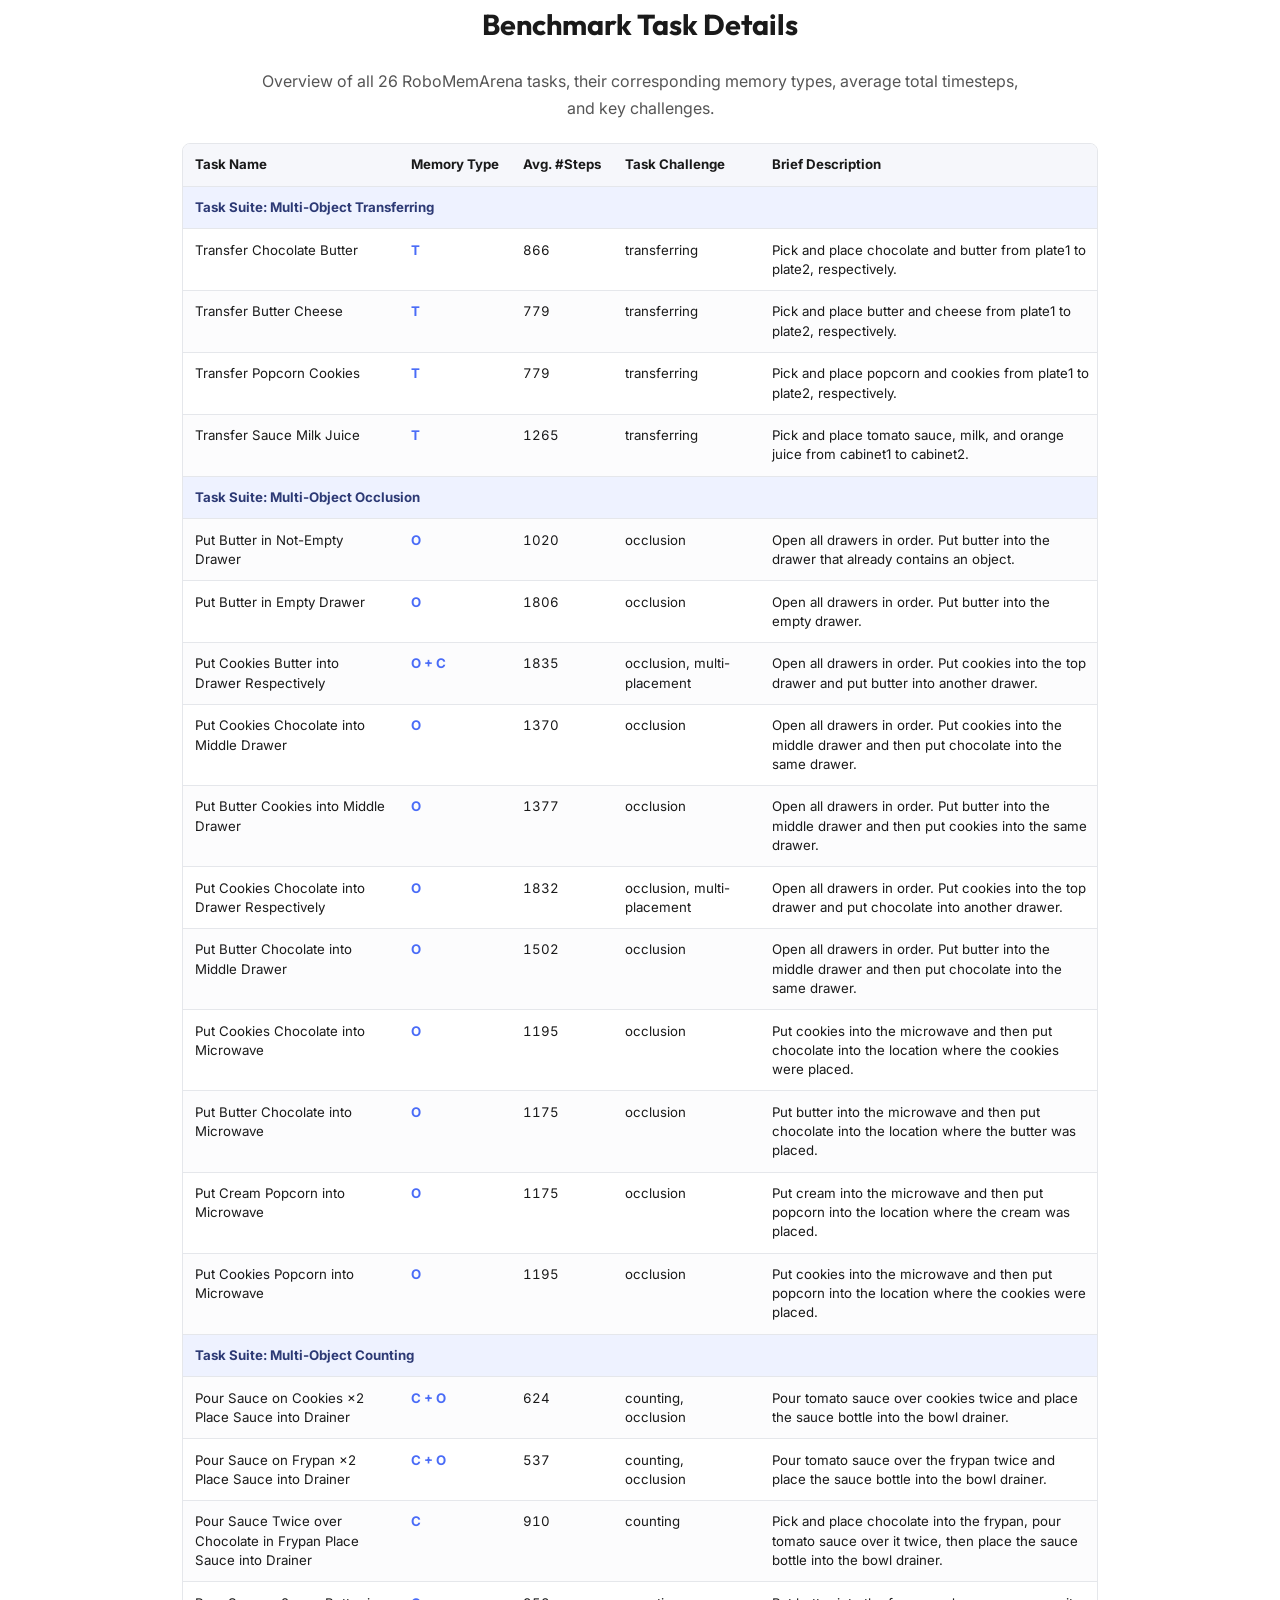
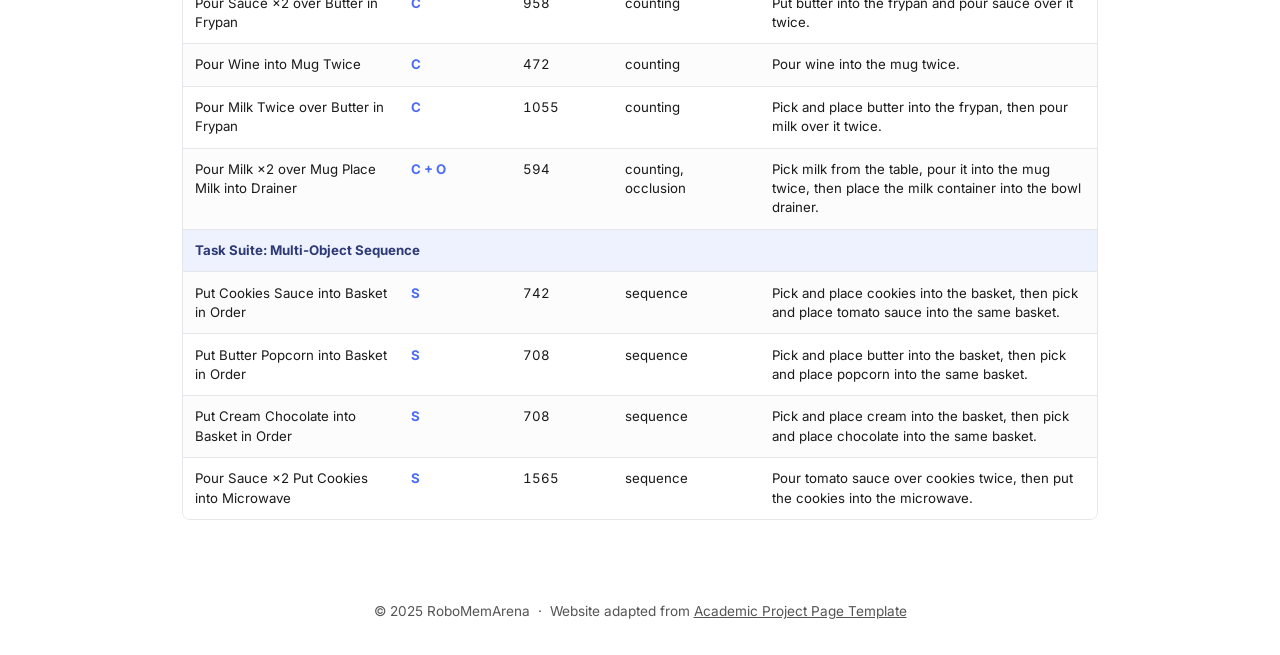
==== commit 2b53d4f0: "Add ModelScope dataset link" ====
--- a/index.html
+++ b/index.html
@@ -57,6 +57,10 @@
                 <a href="https://huggingface.co/datasets/RoboMemArenaBenchmark/RoboMemArena" class="resource-pill resource-gold" target="_blank" rel="noopener noreferrer">
                     <span class="resource-prefix">Dataset</span>
                     <span class="resource-value">Hugging Face</span>
+                </a>
+                <a href="https://modelscope.cn/profile/haodong123" class="resource-pill resource-gold" target="_blank" rel="noopener noreferrer">
+                    <span class="resource-prefix">Dataset</span>
+                    <span class="resource-value">ModelScope</span>
                 </a>
                 <a href="#bibtex" class="resource-pill resource-blue">
                     <span class="resource-prefix">Cite</span>
@@ -464,7 +468,7 @@
     </footer>
 
     <script>
-        const TASK_VIDEO_RATE = 3;
+        const TASK_VIDEO_RATE = 4;
 
         document.querySelectorAll('video').forEach(v => {
             v.playbackRate = 1;
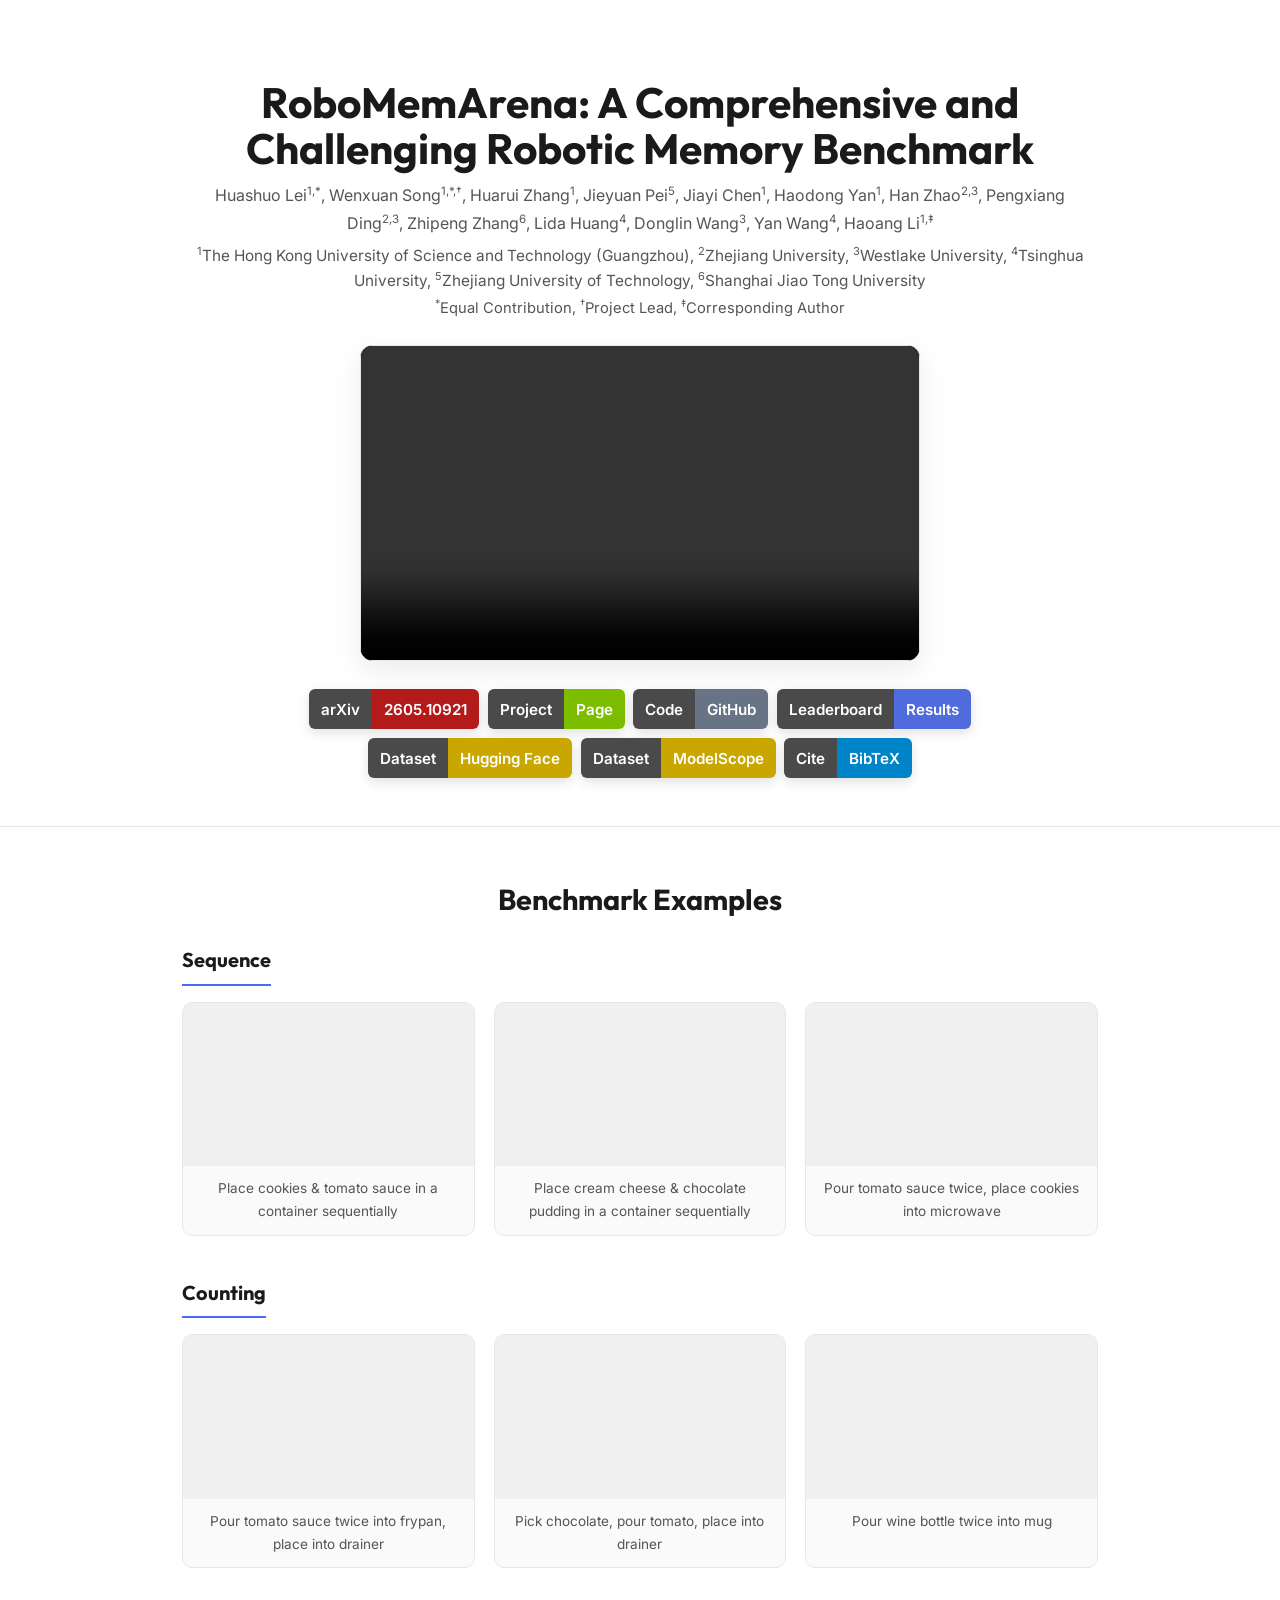
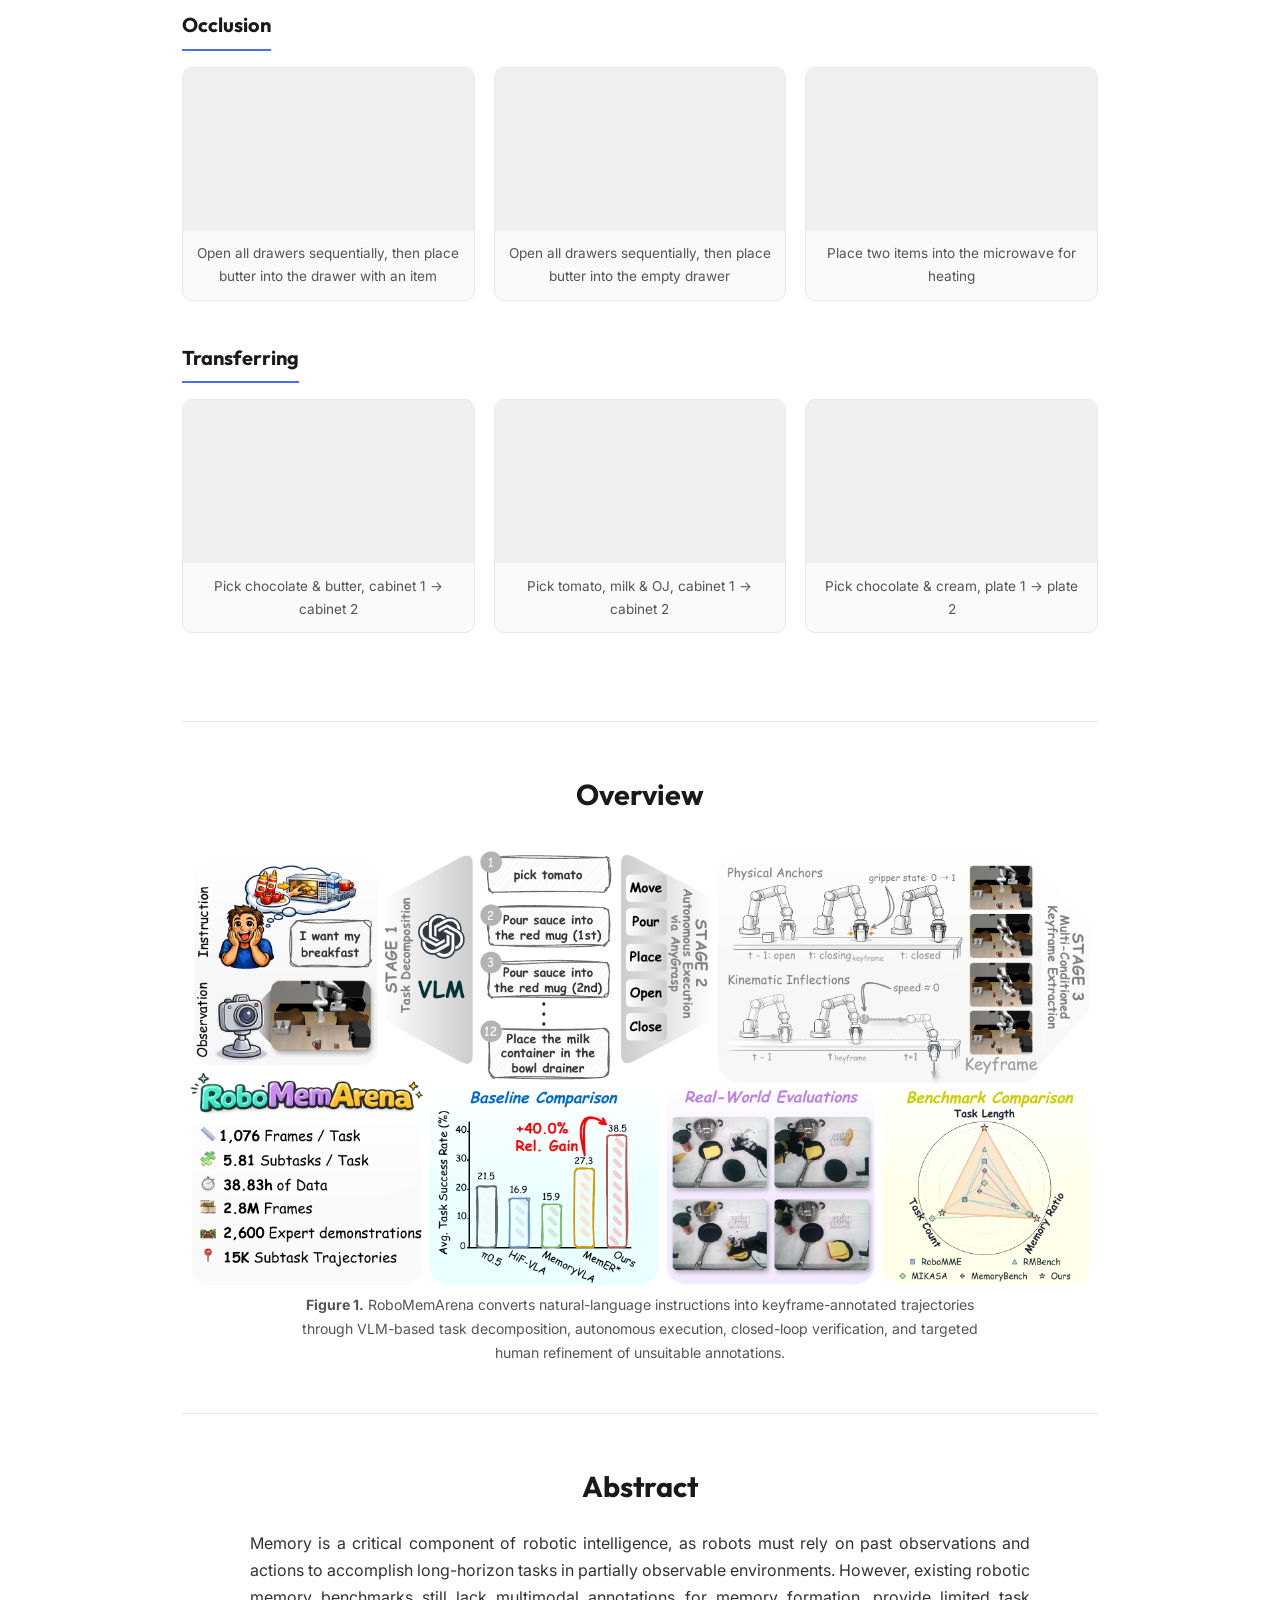
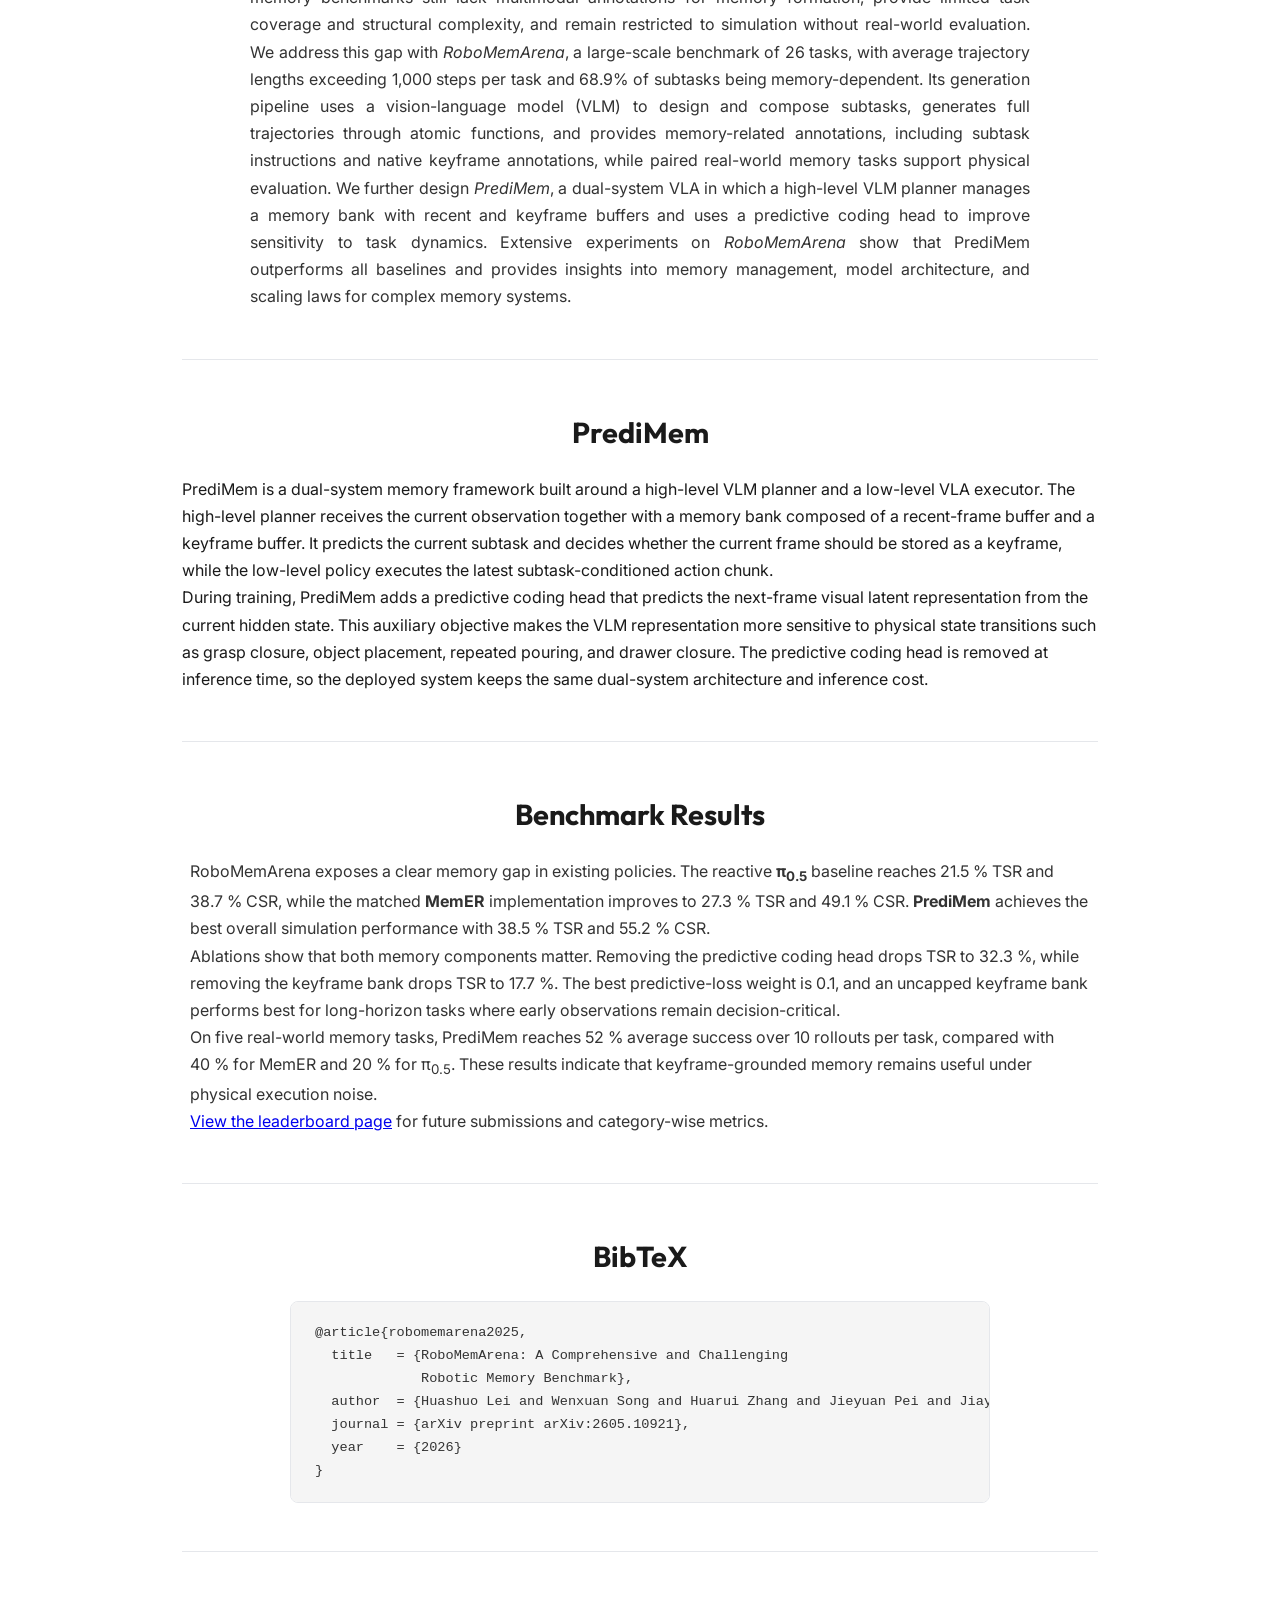
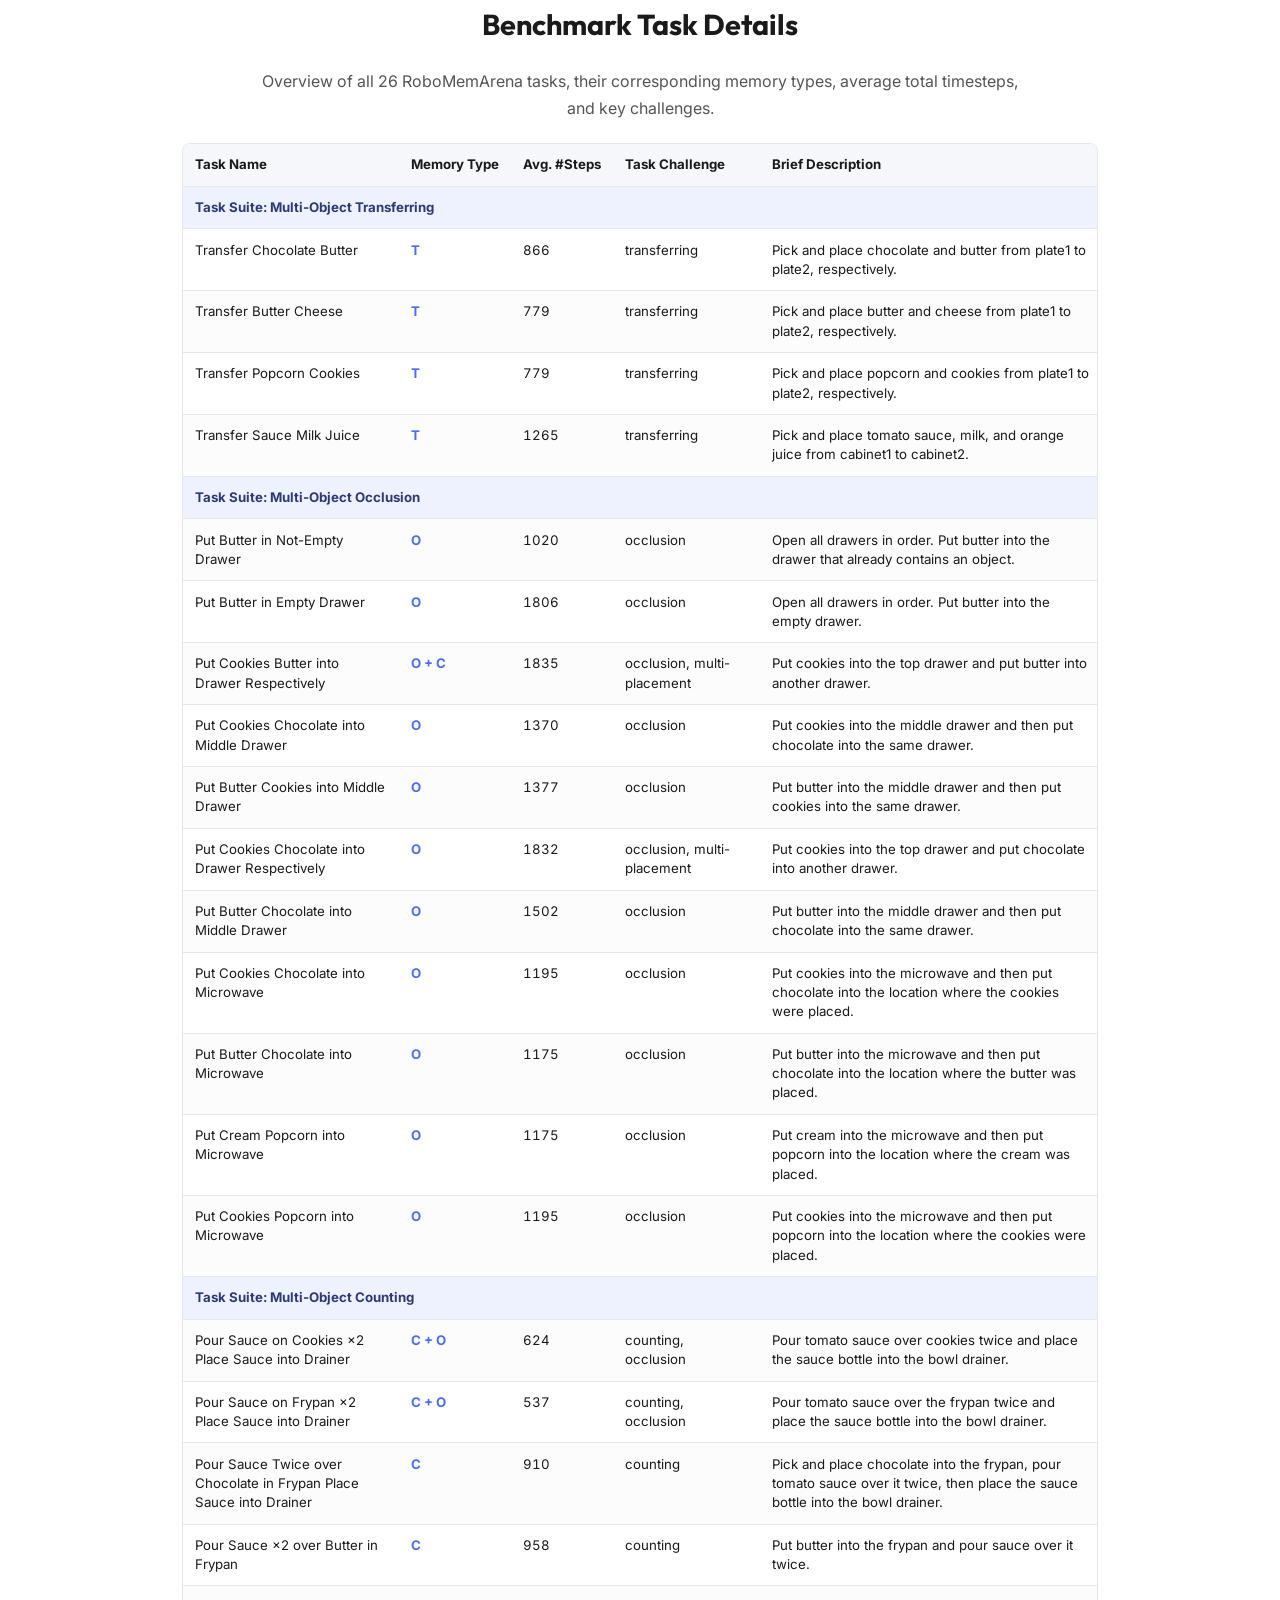
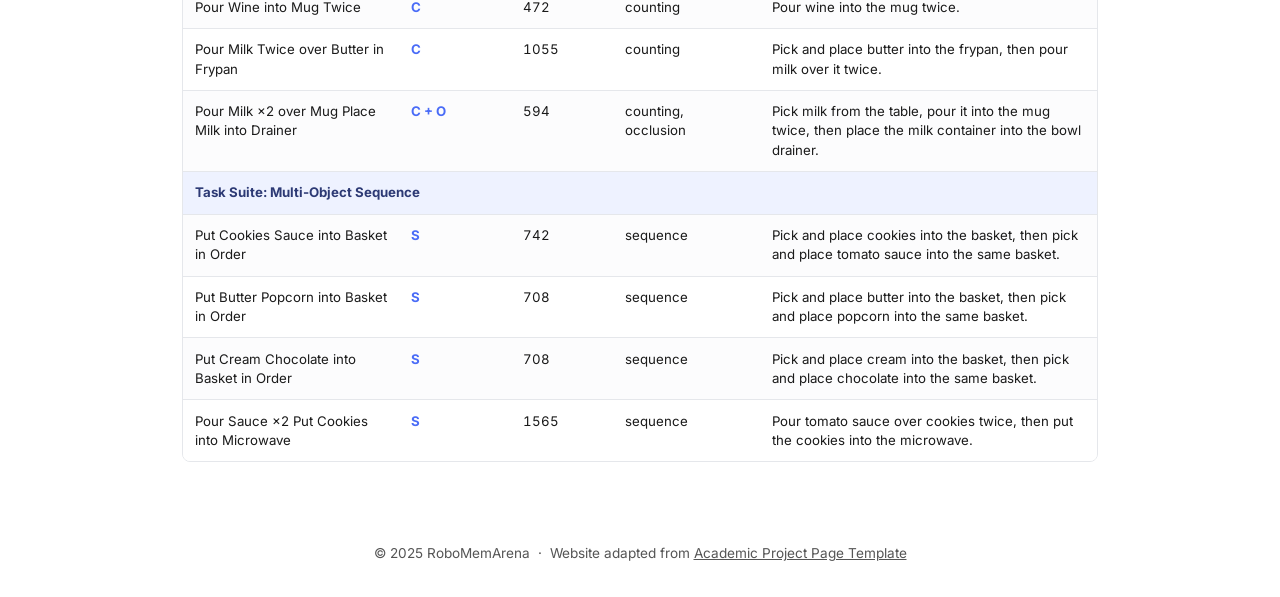
==== commit 1963a725: "Refine occlusion task descriptions" ====
--- a/index.html
+++ b/index.html
@@ -312,35 +312,35 @@
                             <td class="memory-type">O + C</td>
                             <td class="steps">1835</td>
                             <td>occlusion, multi-placement</td>
-                            <td>Open all drawers in order. Put cookies into the top drawer and put butter into another drawer.</td>
+                            <td>Put cookies into the top drawer and put butter into another drawer.</td>
                         </tr>
                         <tr>
                             <td>Put Cookies Chocolate into Middle Drawer</td>
                             <td class="memory-type">O</td>
                             <td class="steps">1370</td>
                             <td>occlusion</td>
-                            <td>Open all drawers in order. Put cookies into the middle drawer and then put chocolate into the same drawer.</td>
+                            <td>Put cookies into the middle drawer and then put chocolate into the same drawer.</td>
                         </tr>
                         <tr>
                             <td>Put Butter Cookies into Middle Drawer</td>
                             <td class="memory-type">O</td>
                             <td class="steps">1377</td>
                             <td>occlusion</td>
-                            <td>Open all drawers in order. Put butter into the middle drawer and then put cookies into the same drawer.</td>
+                            <td>Put butter into the middle drawer and then put cookies into the same drawer.</td>
                         </tr>
                         <tr>
                             <td>Put Cookies Chocolate into Drawer Respectively</td>
                             <td class="memory-type">O</td>
                             <td class="steps">1832</td>
                             <td>occlusion, multi-placement</td>
-                            <td>Open all drawers in order. Put cookies into the top drawer and put chocolate into another drawer.</td>
+                            <td>Put cookies into the top drawer and put chocolate into another drawer.</td>
                         </tr>
                         <tr>
                             <td>Put Butter Chocolate into Middle Drawer</td>
                             <td class="memory-type">O</td>
                             <td class="steps">1502</td>
                             <td>occlusion</td>
-                            <td>Open all drawers in order. Put butter into the middle drawer and then put chocolate into the same drawer.</td>
+                            <td>Put butter into the middle drawer and then put chocolate into the same drawer.</td>
                         </tr>
                         <tr>
                             <td>Put Cookies Chocolate into Microwave</td>
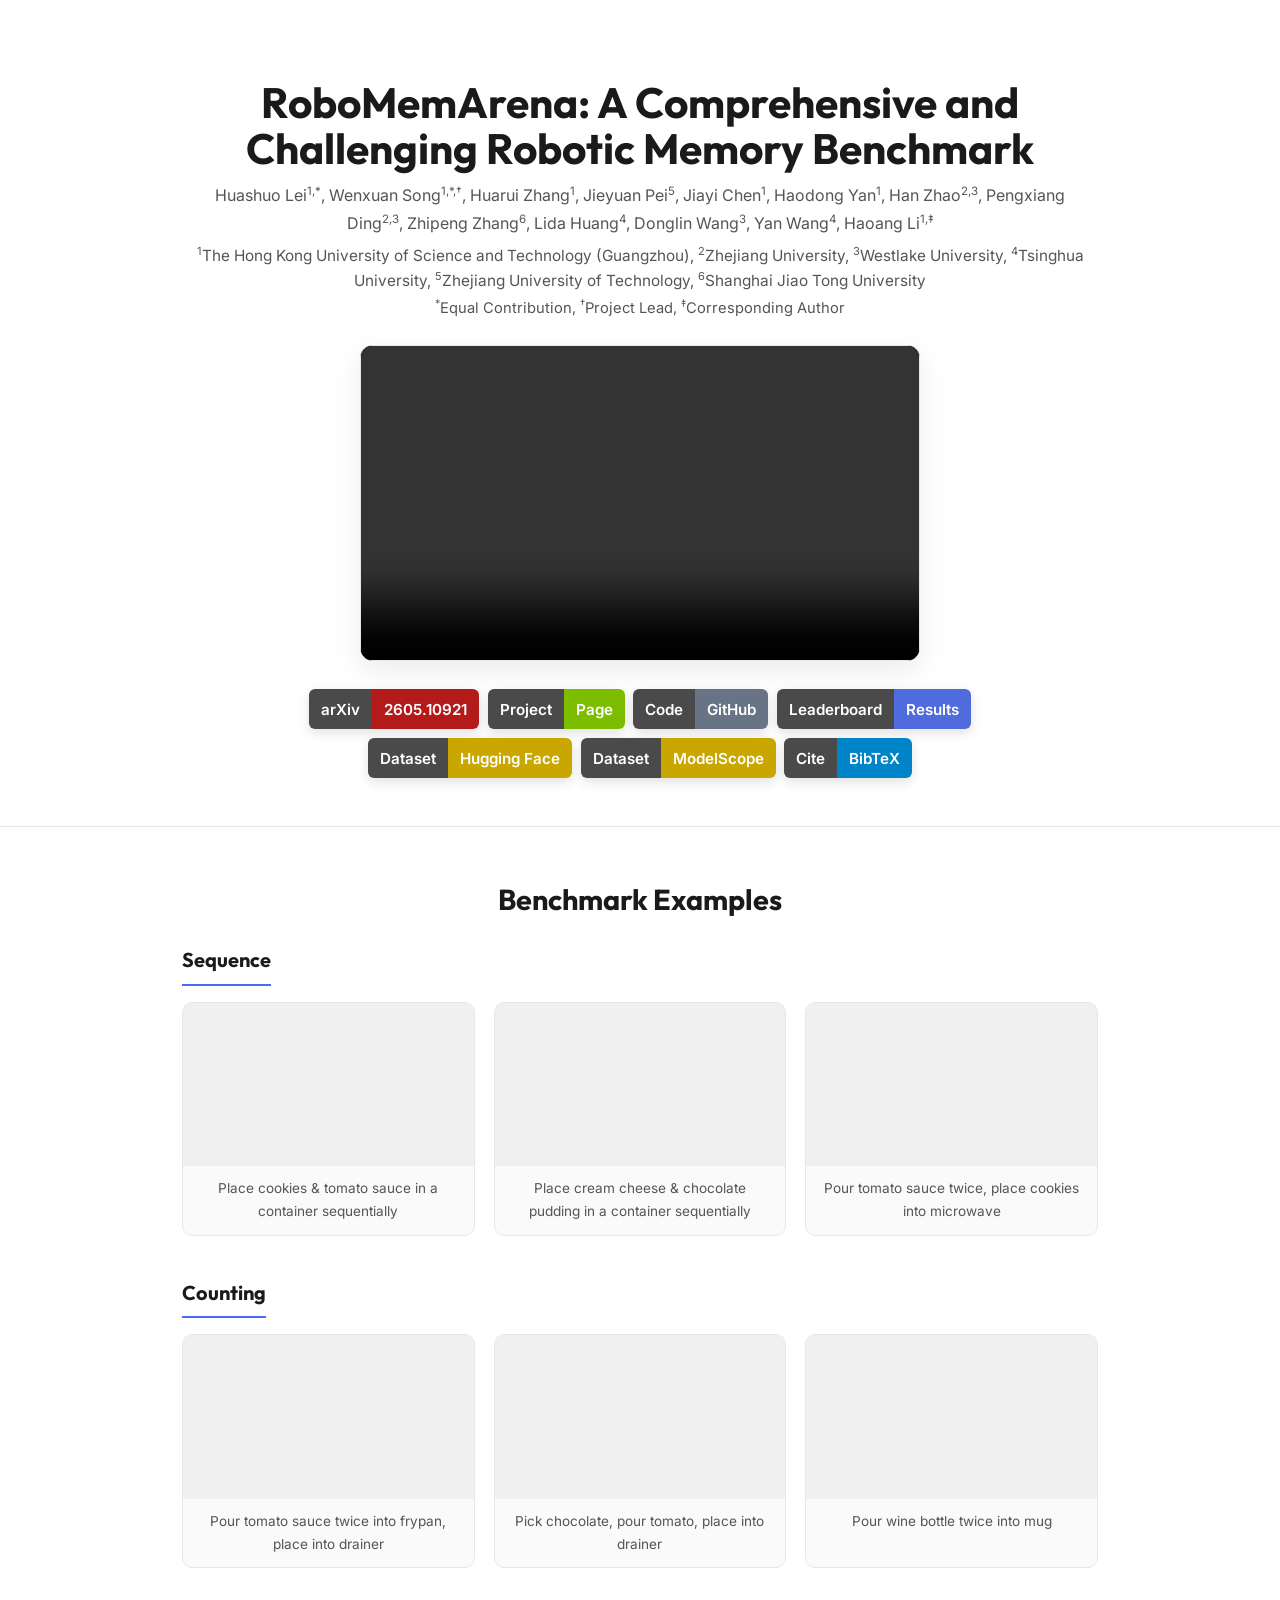
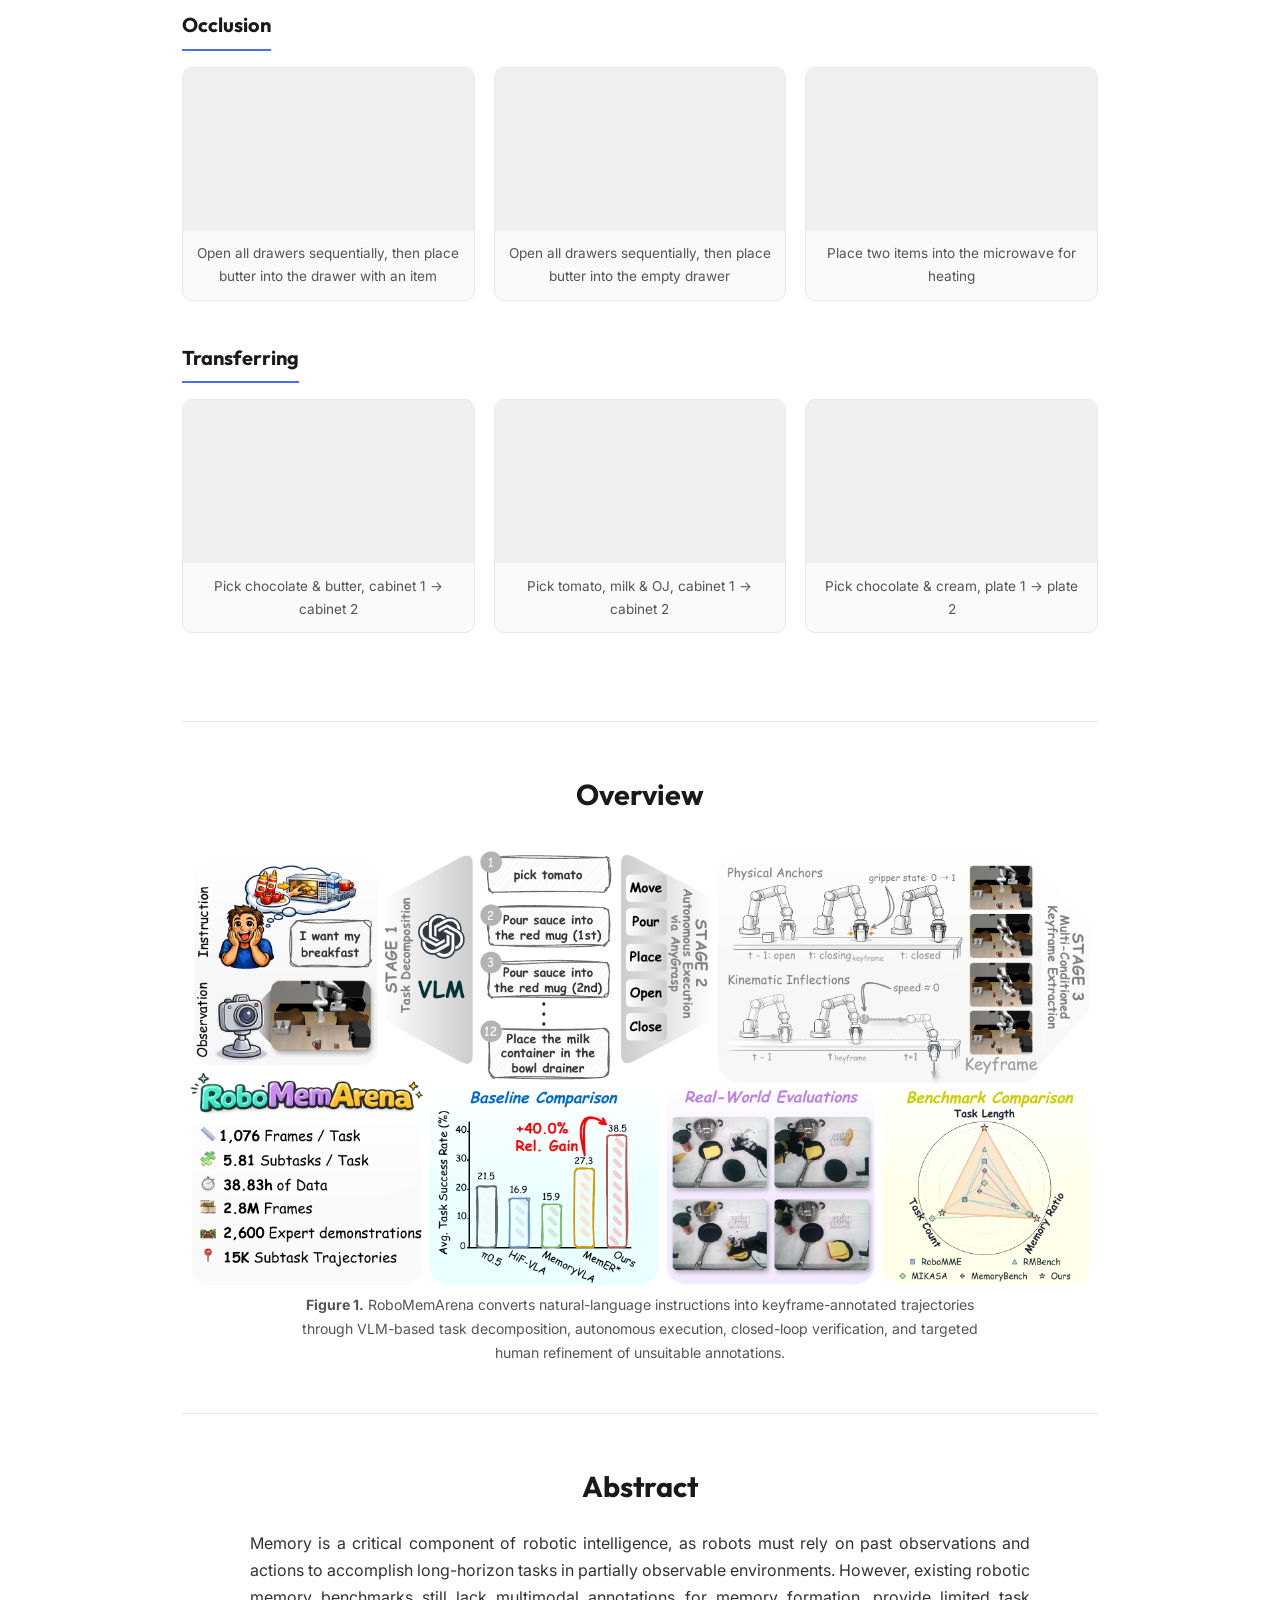
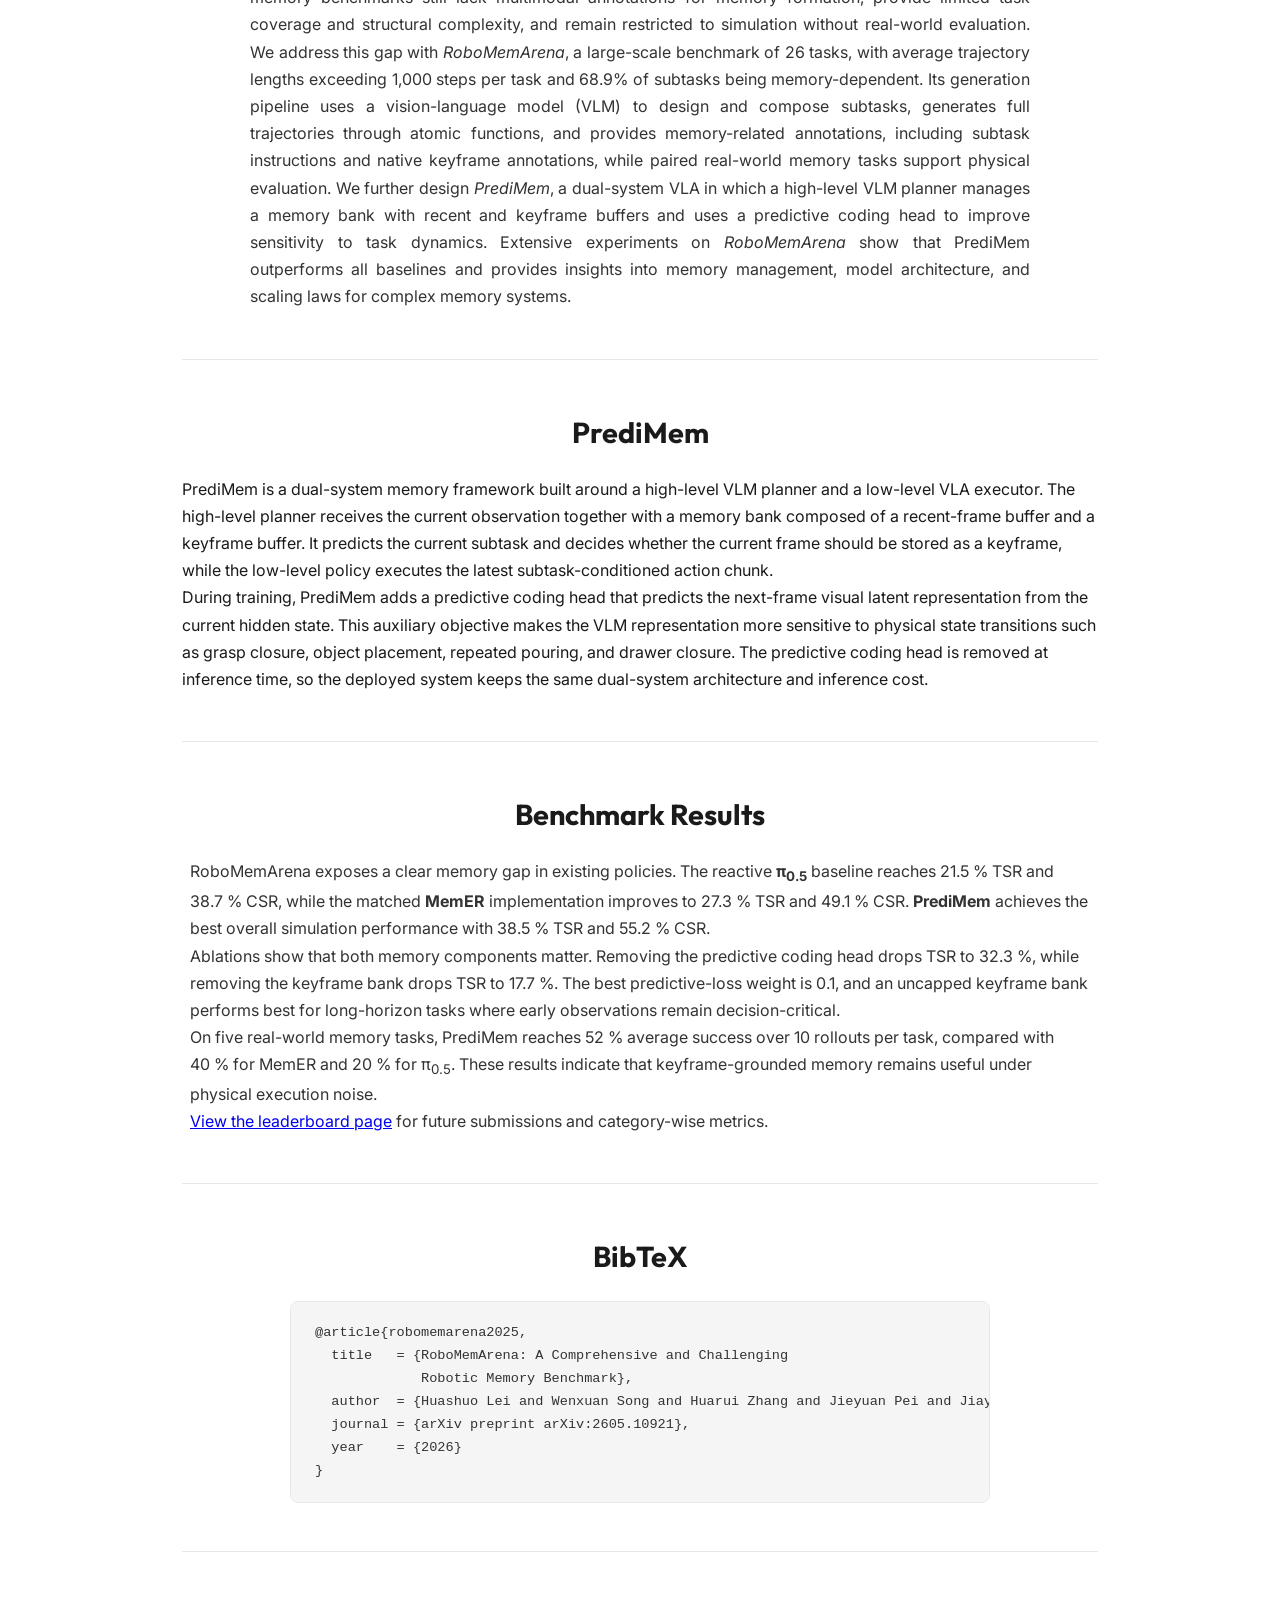
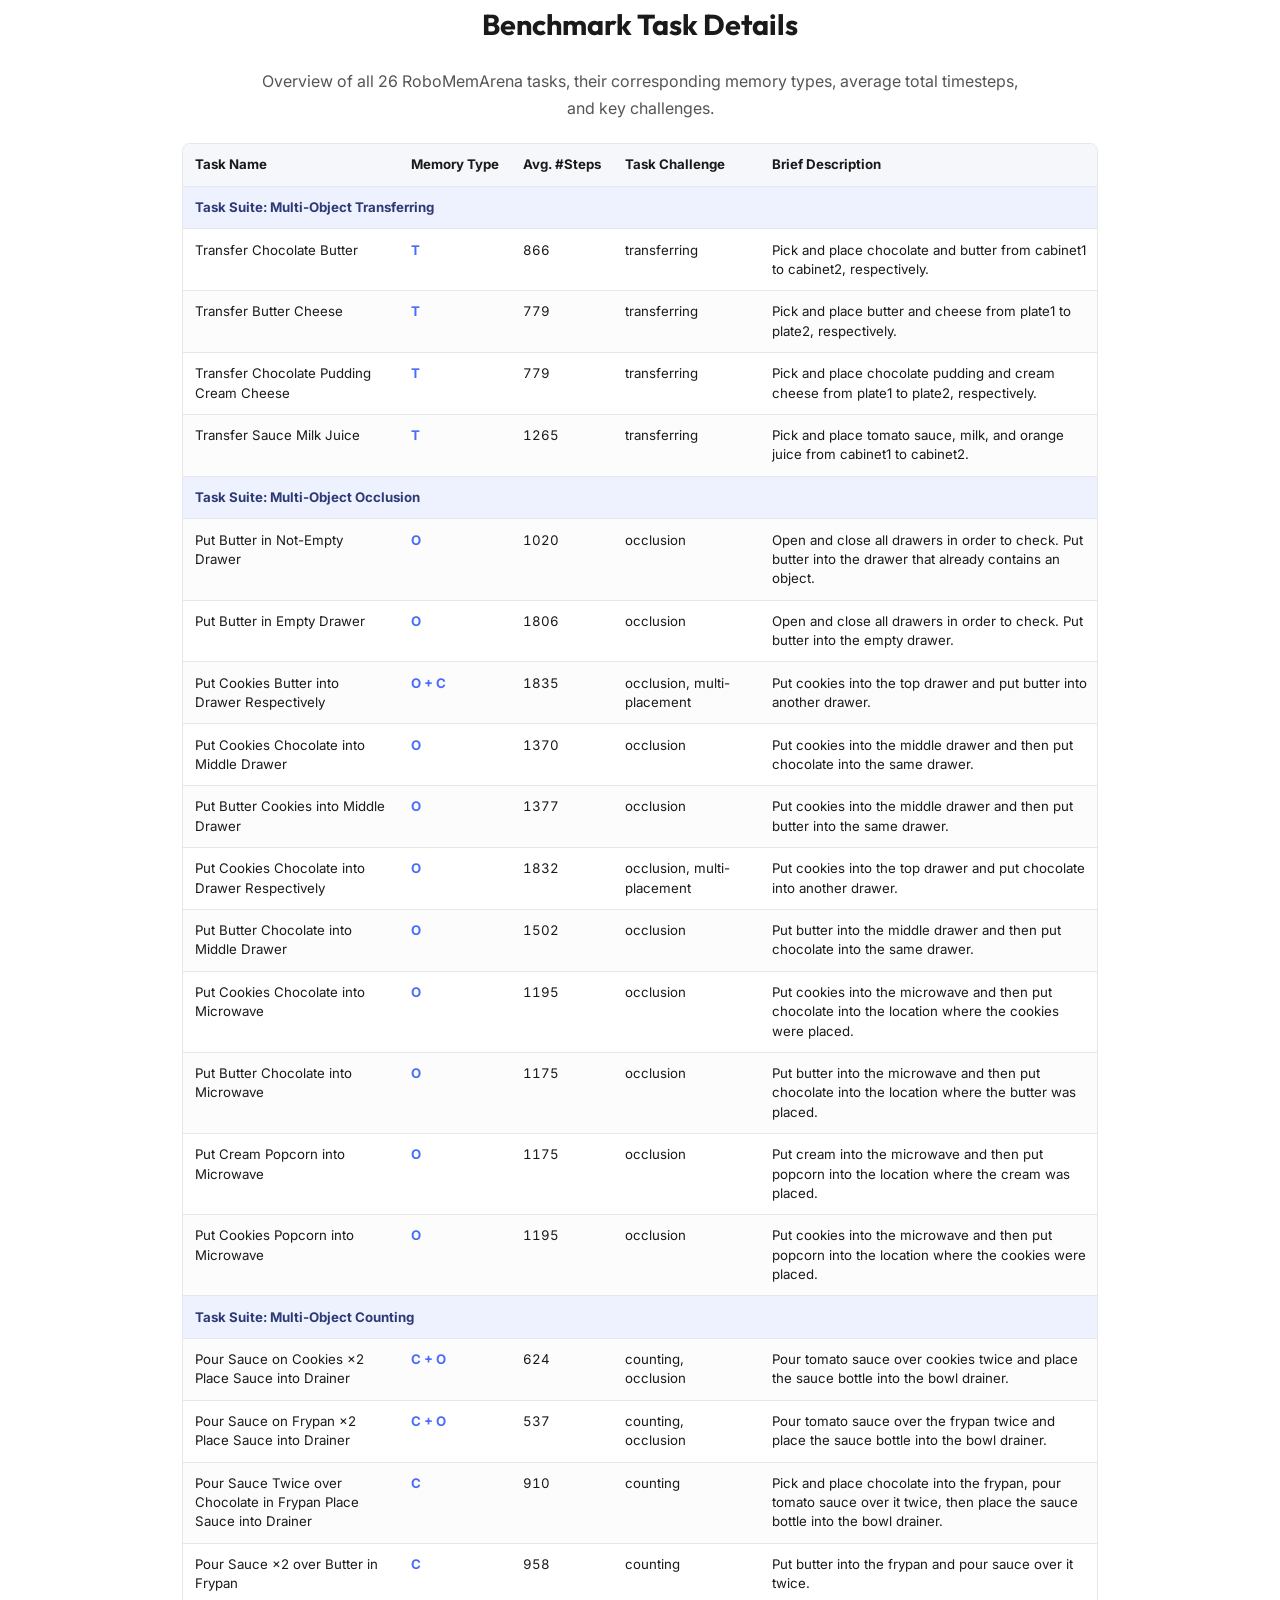
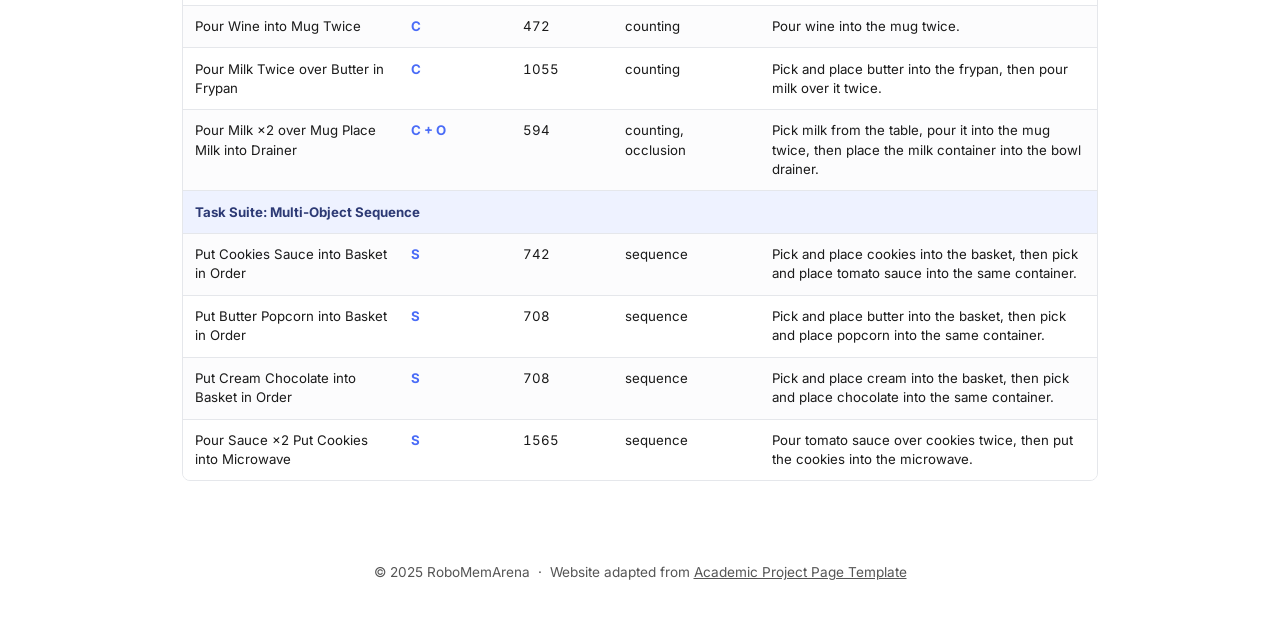
==== commit 552e8651: "Update task descriptions" ====
--- a/index.html
+++ b/index.html
@@ -266,7 +266,7 @@
                             <td class="memory-type">T</td>
                             <td class="steps">866</td>
                             <td>transferring</td>
-                            <td>Pick and place chocolate and butter from plate1 to plate2, respectively.</td>
+                            <td>Pick and place chocolate and butter from cabinet1 to cabinet2, respectively.</td>
                         </tr>
                         <tr>
                             <td>Transfer Butter Cheese</td>
@@ -276,11 +276,11 @@
                             <td>Pick and place butter and cheese from plate1 to plate2, respectively.</td>
                         </tr>
                         <tr>
-                            <td>Transfer Popcorn Cookies</td>
+                            <td>Transfer Chocolate Pudding Cream Cheese</td>
                             <td class="memory-type">T</td>
                             <td class="steps">779</td>
                             <td>transferring</td>
-                            <td>Pick and place popcorn and cookies from plate1 to plate2, respectively.</td>
+                            <td>Pick and place chocolate pudding and cream cheese from plate1 to plate2, respectively.</td>
                         </tr>
                         <tr>
                             <td>Transfer Sauce Milk Juice</td>
@@ -298,14 +298,14 @@
                             <td class="memory-type">O</td>
                             <td class="steps">1020</td>
                             <td>occlusion</td>
-                            <td>Open all drawers in order. Put butter into the drawer that already contains an object.</td>
+                            <td>Open and close all drawers in order to check. Put butter into the drawer that already contains an object.</td>
                         </tr>
                         <tr>
                             <td>Put Butter in Empty Drawer</td>
                             <td class="memory-type">O</td>
                             <td class="steps">1806</td>
                             <td>occlusion</td>
-                            <td>Open all drawers in order. Put butter into the empty drawer.</td>
+                            <td>Open and close all drawers in order to check. Put butter into the empty drawer.</td>
                         </tr>
                         <tr>
                             <td>Put Cookies Butter into Drawer Respectively</td>
@@ -326,7 +326,7 @@
                             <td class="memory-type">O</td>
                             <td class="steps">1377</td>
                             <td>occlusion</td>
-                            <td>Put butter into the middle drawer and then put cookies into the same drawer.</td>
+                            <td>Put cookies into the middle drawer and then put butter into the same drawer.</td>
                         </tr>
                         <tr>
                             <td>Put Cookies Chocolate into Drawer Respectively</td>
@@ -432,21 +432,21 @@
                             <td class="memory-type">S</td>
                             <td class="steps">742</td>
                             <td>sequence</td>
-                            <td>Pick and place cookies into the basket, then pick and place tomato sauce into the same basket.</td>
+                            <td>Pick and place cookies into the basket, then pick and place tomato sauce into the same container.</td>
                         </tr>
                         <tr>
                             <td>Put Butter Popcorn into Basket in Order</td>
                             <td class="memory-type">S</td>
                             <td class="steps">708</td>
                             <td>sequence</td>
-                            <td>Pick and place butter into the basket, then pick and place popcorn into the same basket.</td>
+                            <td>Pick and place butter into the basket, then pick and place popcorn into the same container.</td>
                         </tr>
                         <tr>
                             <td>Put Cream Chocolate into Basket in Order</td>
                             <td class="memory-type">S</td>
                             <td class="steps">708</td>
                             <td>sequence</td>
-                            <td>Pick and place cream into the basket, then pick and place chocolate into the same basket.</td>
+                            <td>Pick and place cream into the basket, then pick and place chocolate into the same container.</td>
                         </tr>
                         <tr>
                             <td>Pour Sauce &times;2 Put Cookies into Microwave</td>
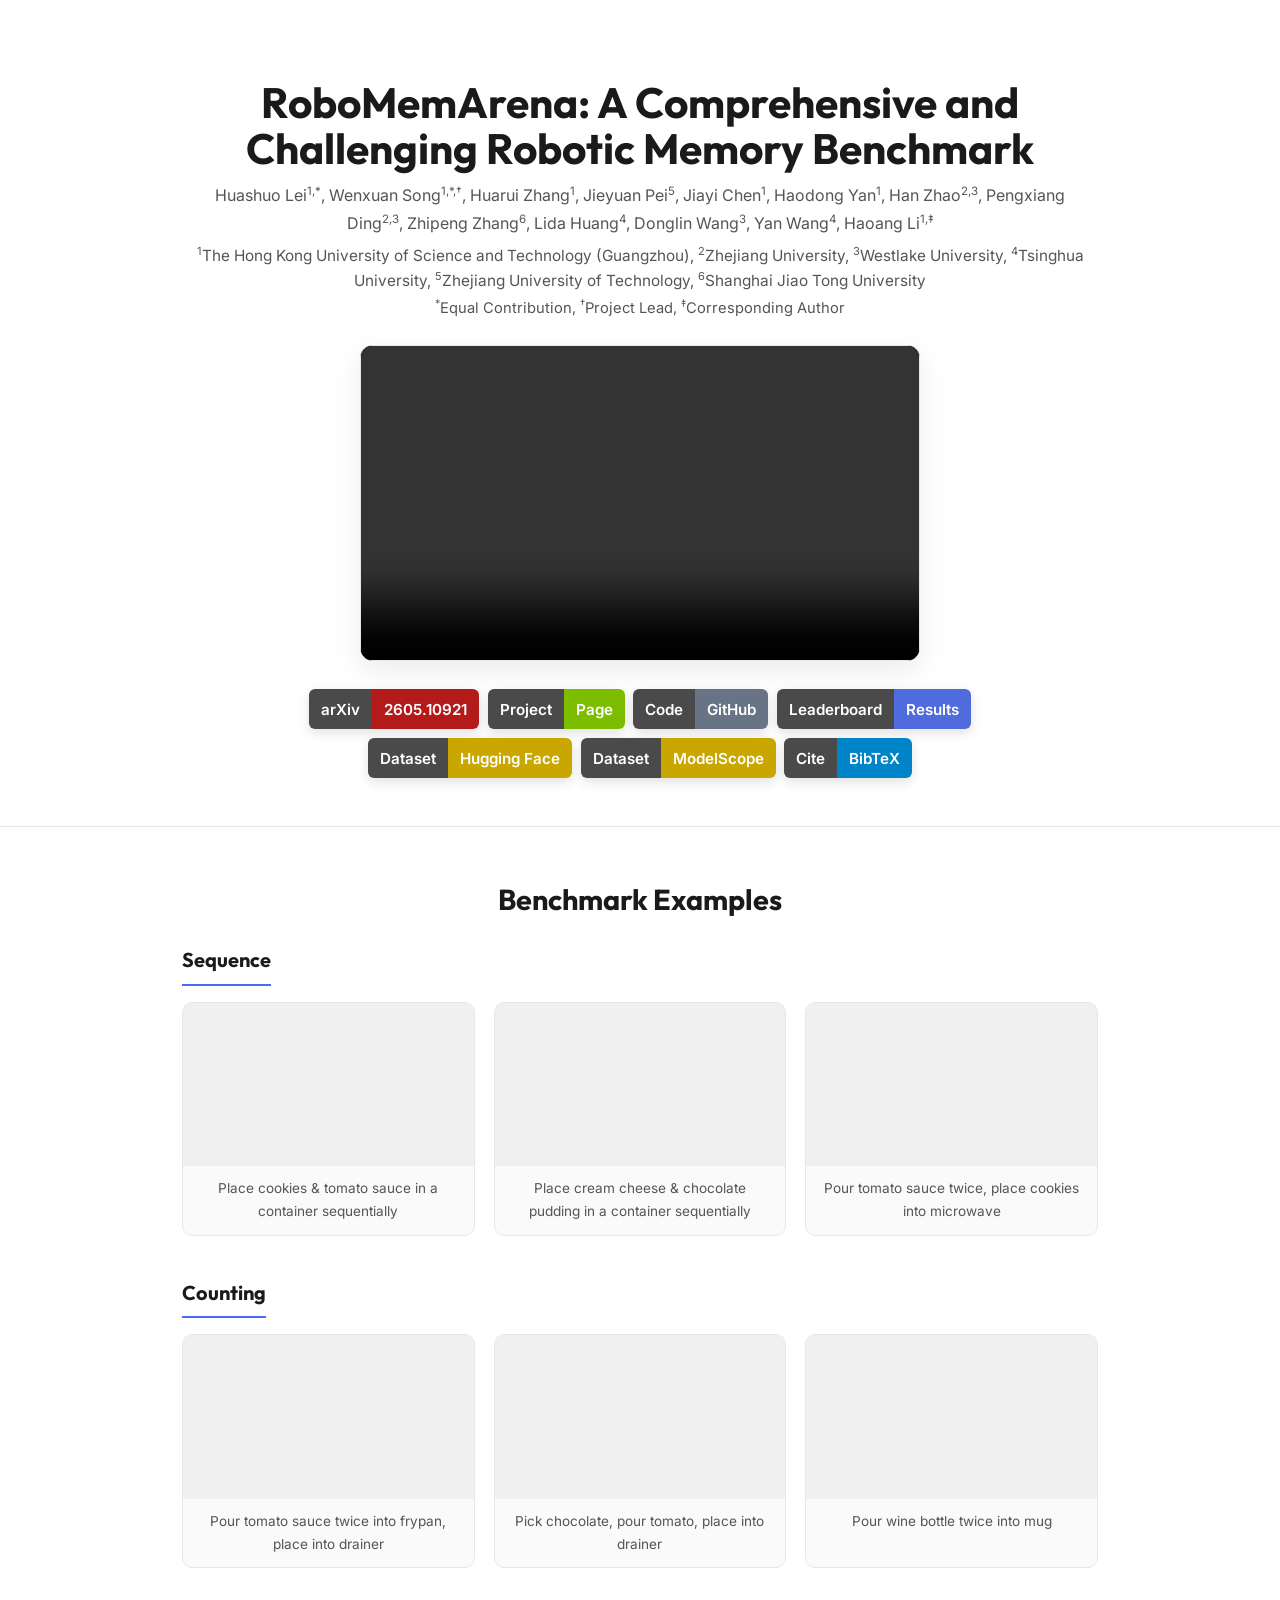
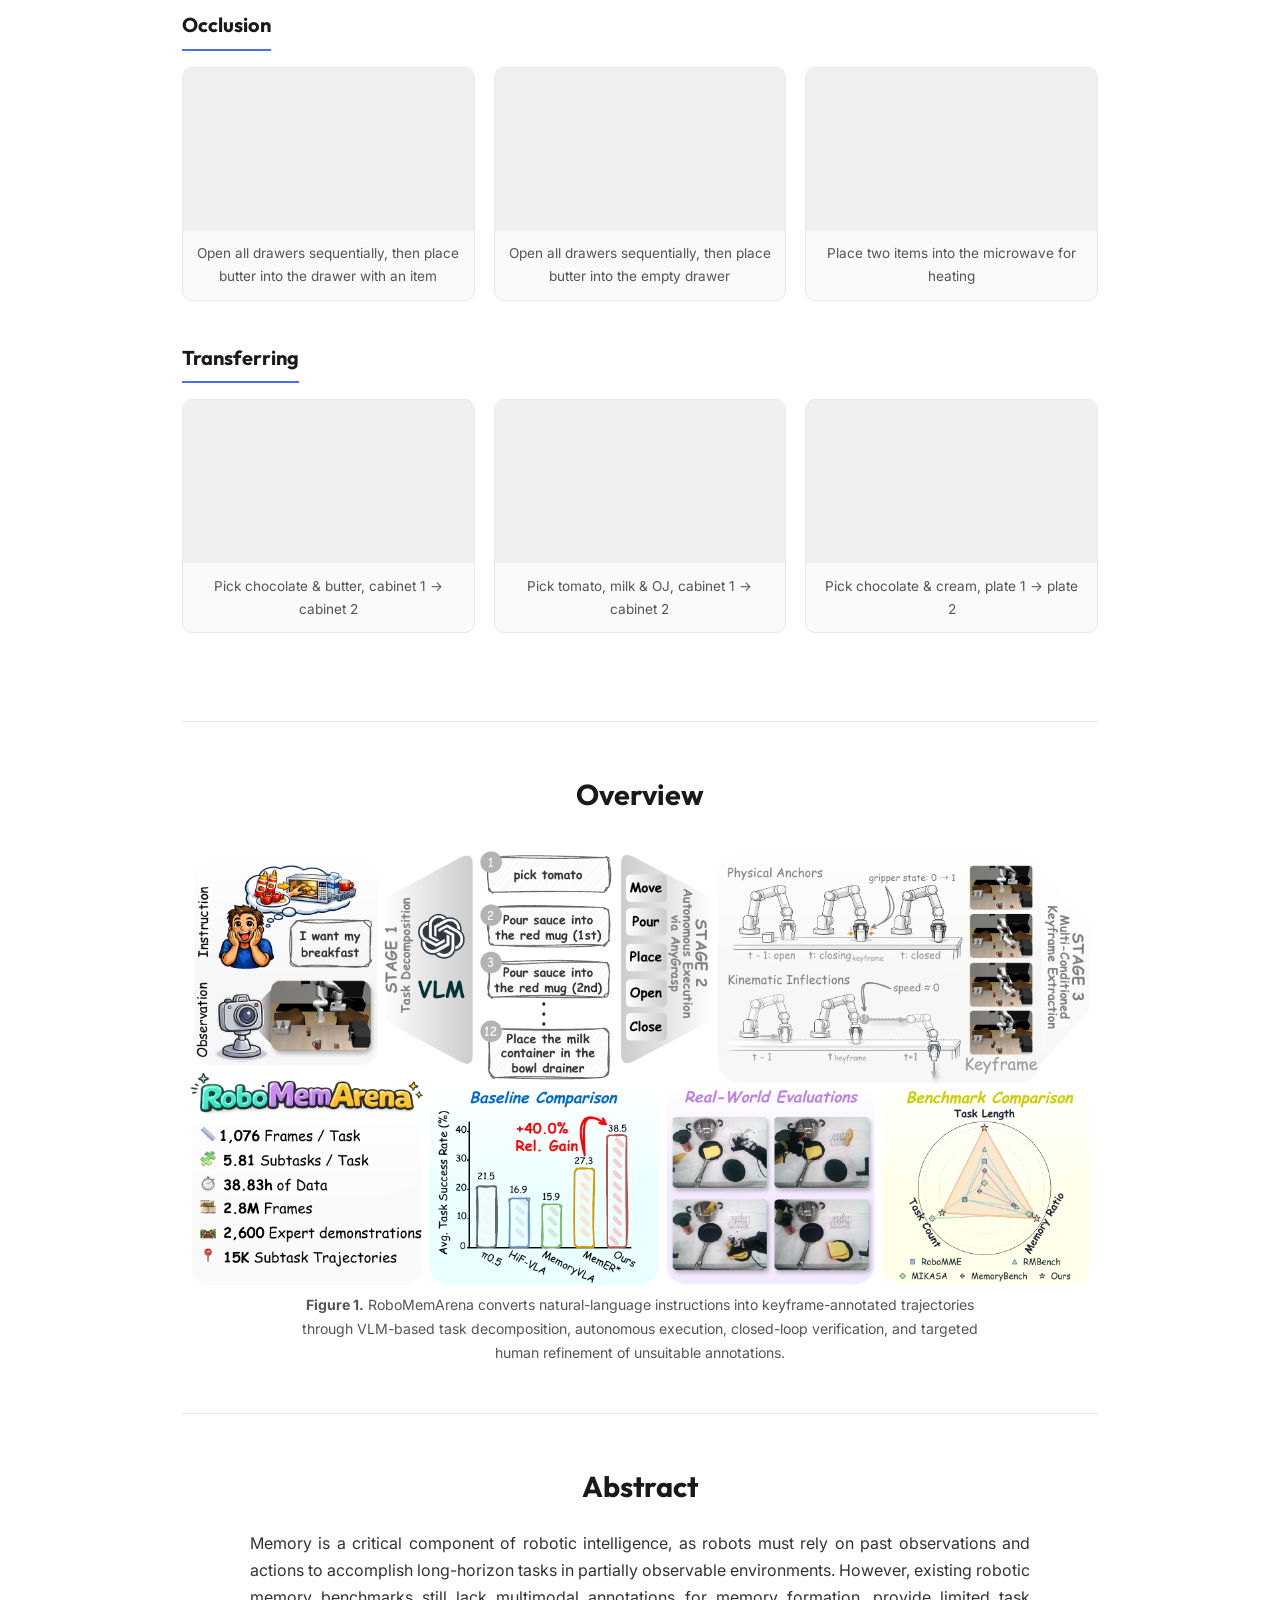
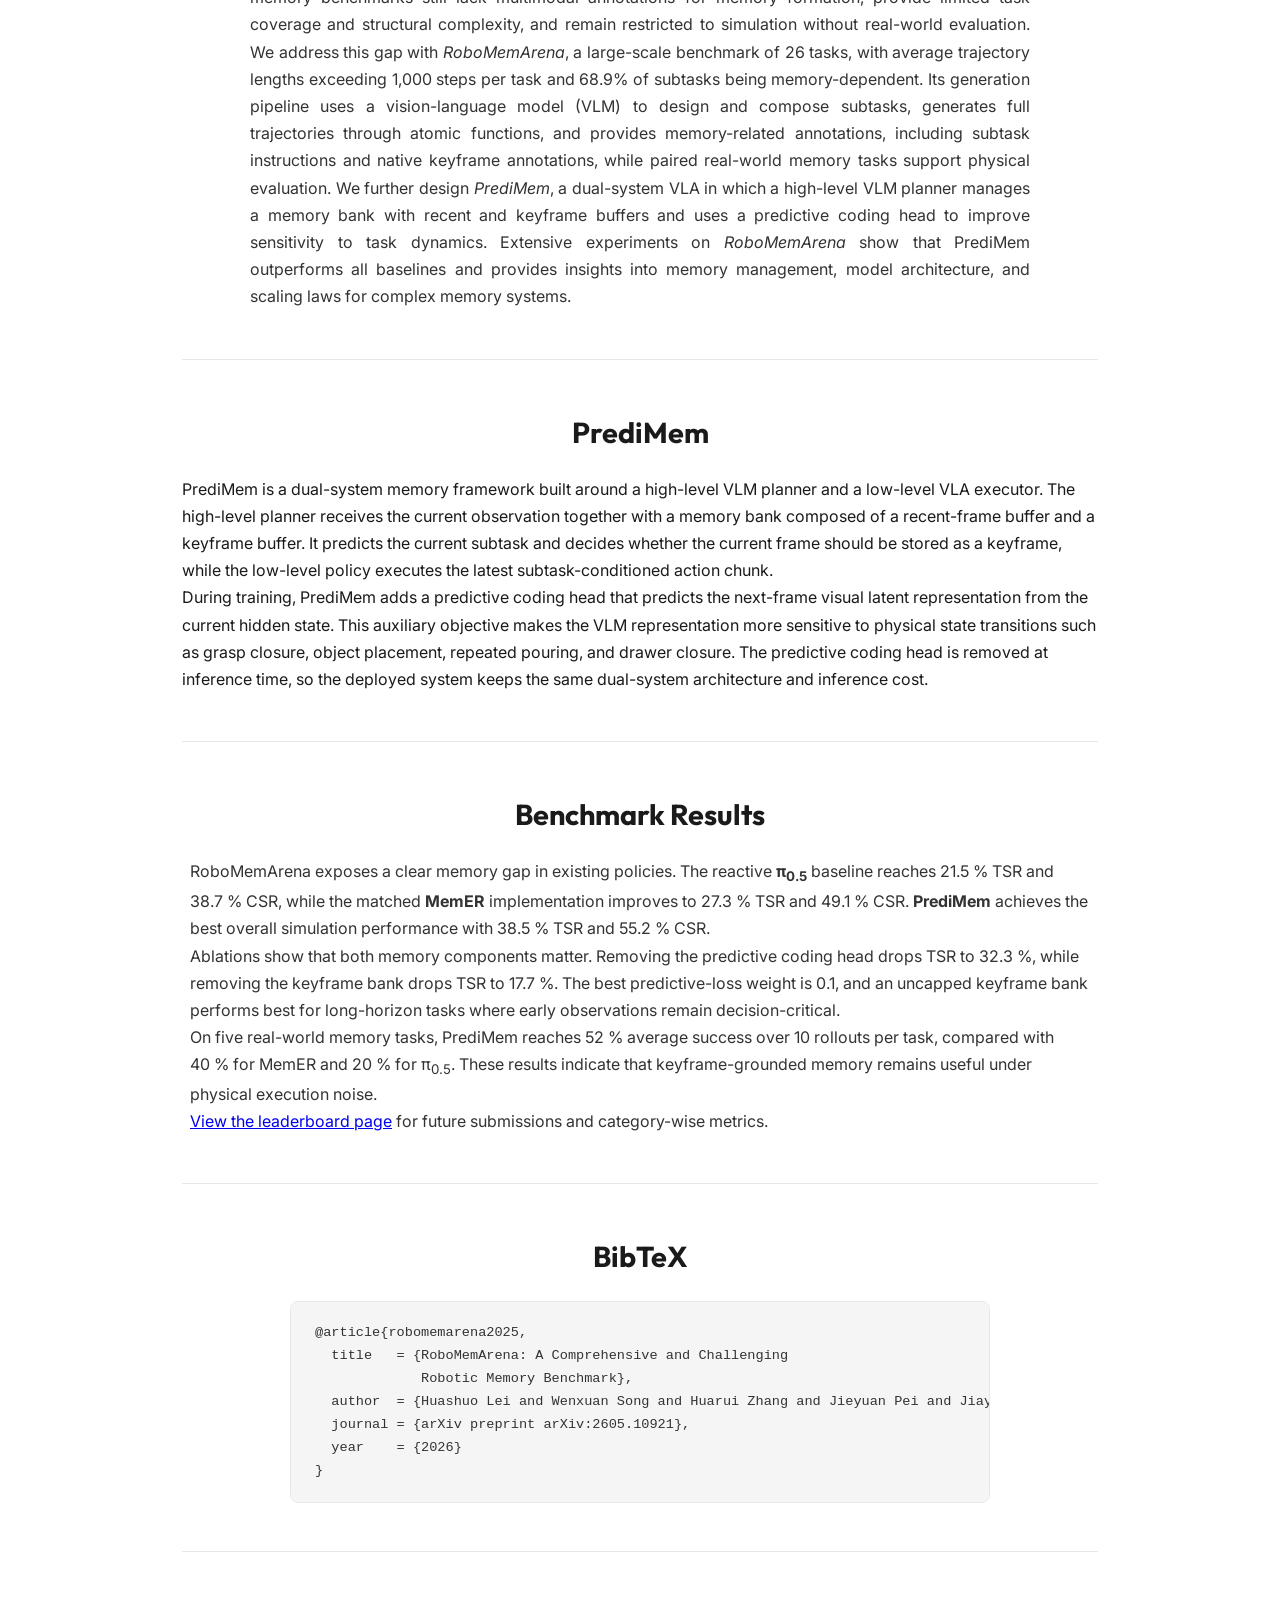
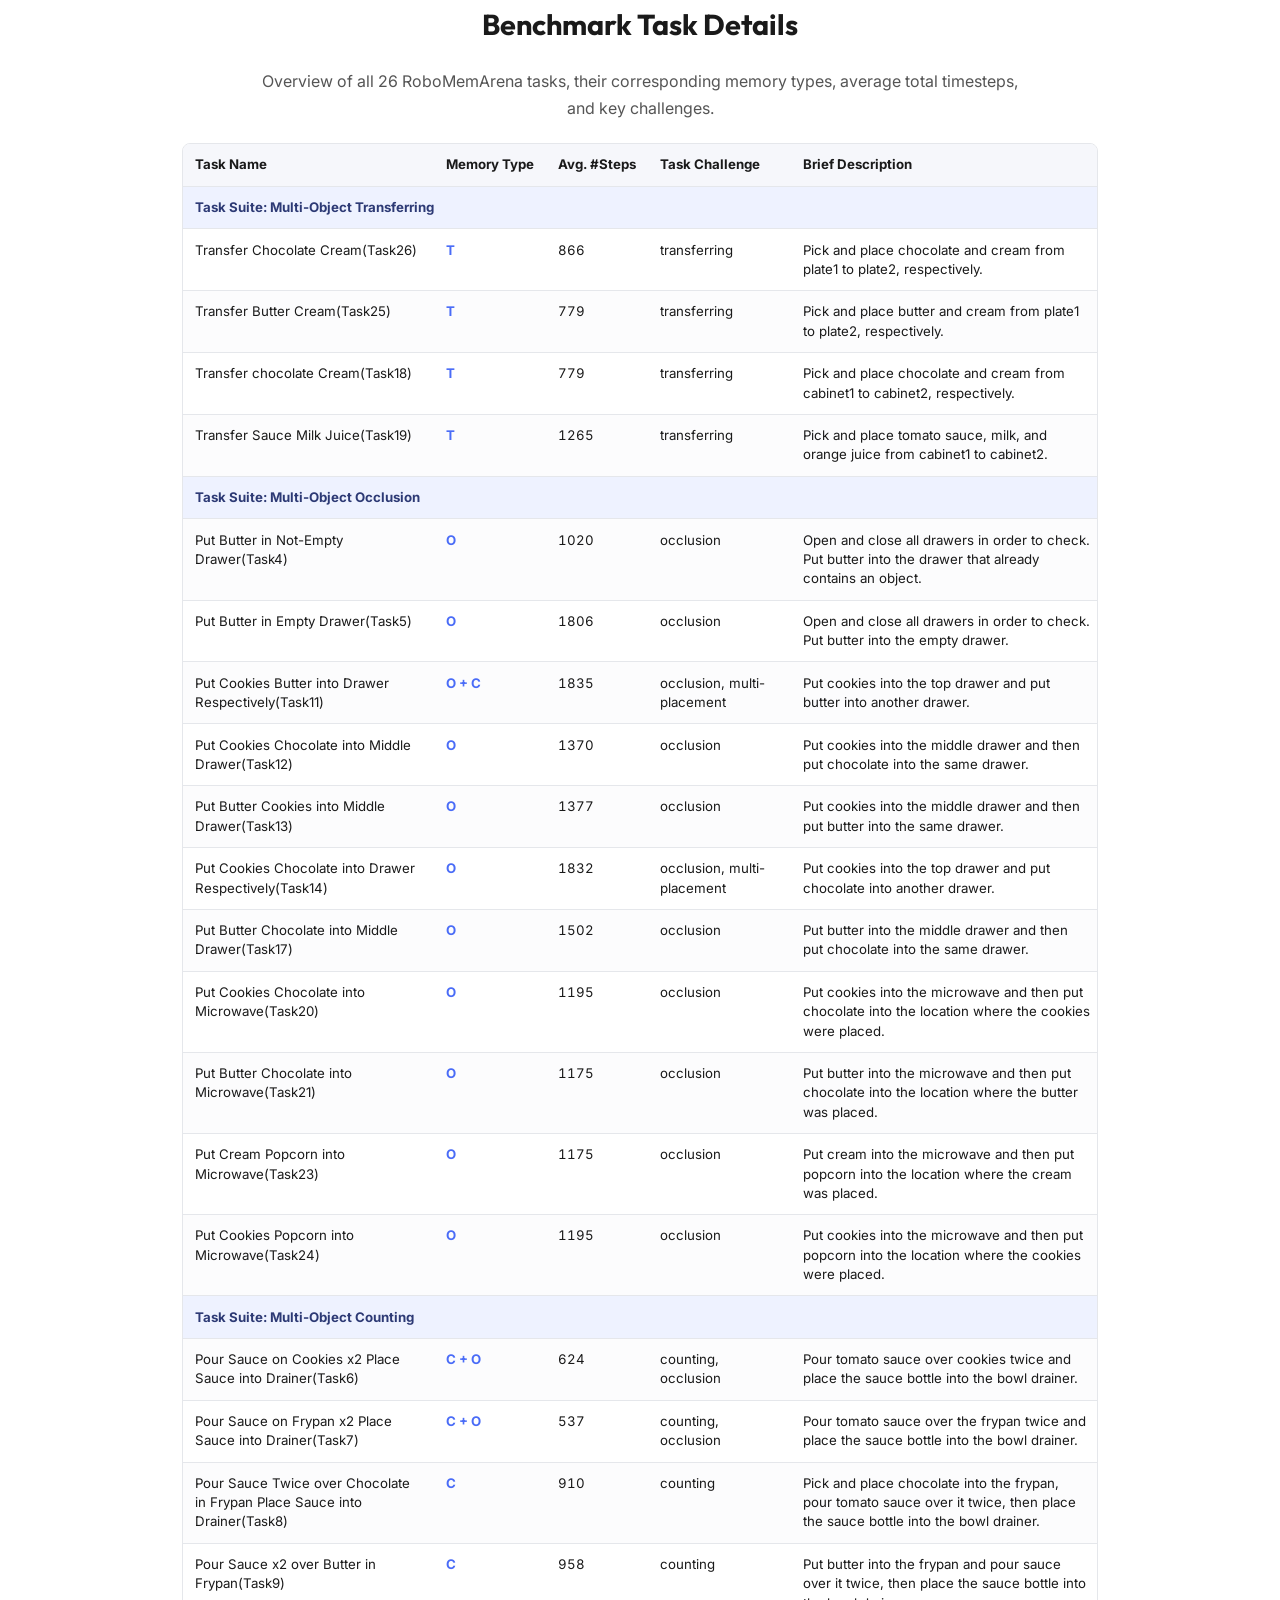
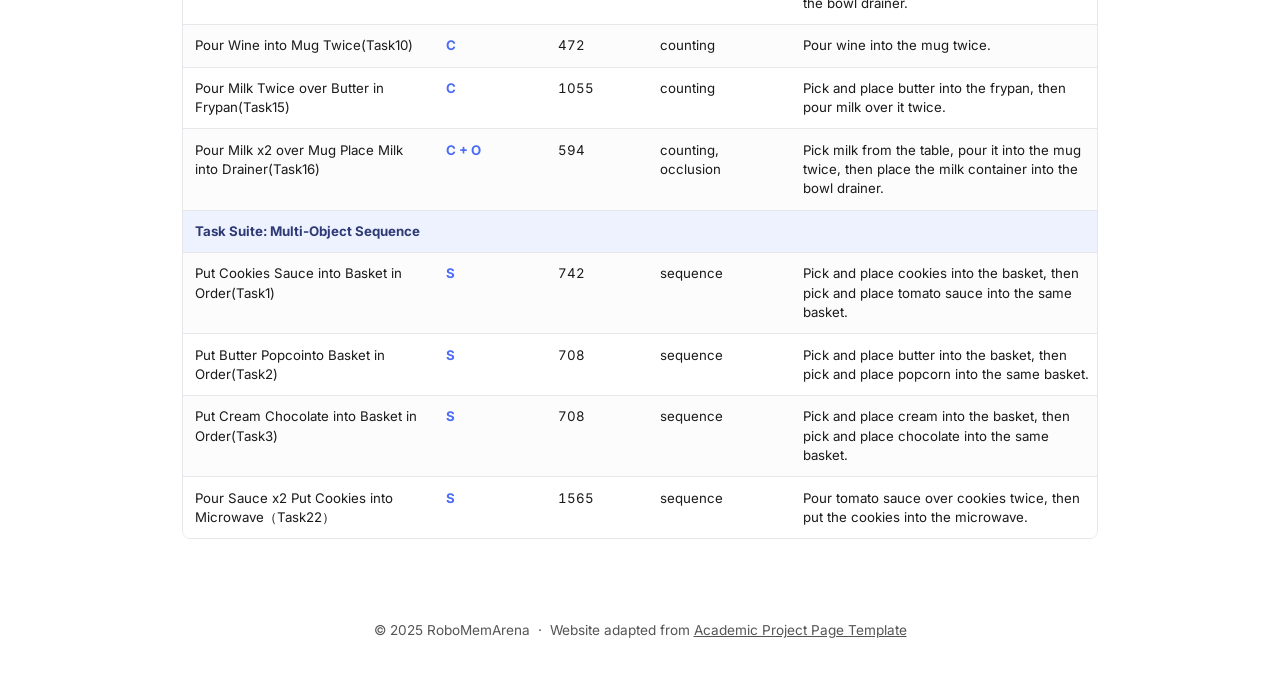
==== commit 174dd3d1: "Update benchmark task descriptions" ====
--- a/index.html
+++ b/index.html
@@ -262,28 +262,28 @@
                             <td colspan="5">Task Suite: Multi-Object Transferring</td>
                         </tr>
                         <tr>
-                            <td>Transfer Chocolate Butter</td>
+                            <td>Transfer Chocolate Cream(Task26)</td>
                             <td class="memory-type">T</td>
                             <td class="steps">866</td>
                             <td>transferring</td>
-                            <td>Pick and place chocolate and butter from cabinet1 to cabinet2, respectively.</td>
-                        </tr>
-                        <tr>
-                            <td>Transfer Butter Cheese</td>
+                            <td>Pick and place chocolate and cream from plate1 to plate2, respectively.</td>
+                        </tr>
+                        <tr>
+                            <td>Transfer Butter Cream(Task25)</td>
                             <td class="memory-type">T</td>
                             <td class="steps">779</td>
                             <td>transferring</td>
-                            <td>Pick and place butter and cheese from plate1 to plate2, respectively.</td>
-                        </tr>
-                        <tr>
-                            <td>Transfer Chocolate Pudding Cream Cheese</td>
+                            <td>Pick and place butter and cream from plate1 to plate2, respectively.</td>
+                        </tr>
+                        <tr>
+                            <td>Transfer chocolate Cream(Task18)</td>
                             <td class="memory-type">T</td>
                             <td class="steps">779</td>
                             <td>transferring</td>
-                            <td>Pick and place chocolate pudding and cream cheese from plate1 to plate2, respectively.</td>
-                        </tr>
-                        <tr>
-                            <td>Transfer Sauce Milk Juice</td>
+                            <td>Pick and place chocolate and cream from cabinet1 to cabinet2, respectively.</td>
+                        </tr>
+                        <tr>
+                            <td>Transfer Sauce Milk Juice(Task19)</td>
                             <td class="memory-type">T</td>
                             <td class="steps">1265</td>
                             <td>transferring</td>
@@ -294,77 +294,77 @@
                             <td colspan="5">Task Suite: Multi-Object Occlusion</td>
                         </tr>
                         <tr>
-                            <td>Put Butter in Not-Empty Drawer</td>
+                            <td>Put Butter in Not-Empty Drawer(Task4)</td>
                             <td class="memory-type">O</td>
                             <td class="steps">1020</td>
                             <td>occlusion</td>
                             <td>Open and close all drawers in order to check. Put butter into the drawer that already contains an object.</td>
                         </tr>
                         <tr>
-                            <td>Put Butter in Empty Drawer</td>
+                            <td>Put Butter in Empty Drawer(Task5)</td>
                             <td class="memory-type">O</td>
                             <td class="steps">1806</td>
                             <td>occlusion</td>
                             <td>Open and close all drawers in order to check. Put butter into the empty drawer.</td>
                         </tr>
                         <tr>
-                            <td>Put Cookies Butter into Drawer Respectively</td>
+                            <td>Put Cookies Butter into Drawer Respectively(Task11)</td>
                             <td class="memory-type">O + C</td>
                             <td class="steps">1835</td>
                             <td>occlusion, multi-placement</td>
                             <td>Put cookies into the top drawer and put butter into another drawer.</td>
                         </tr>
                         <tr>
-                            <td>Put Cookies Chocolate into Middle Drawer</td>
+                            <td>Put Cookies Chocolate into Middle Drawer(Task12)</td>
                             <td class="memory-type">O</td>
                             <td class="steps">1370</td>
                             <td>occlusion</td>
                             <td>Put cookies into the middle drawer and then put chocolate into the same drawer.</td>
                         </tr>
                         <tr>
-                            <td>Put Butter Cookies into Middle Drawer</td>
+                            <td>Put Butter Cookies into Middle Drawer(Task13)</td>
                             <td class="memory-type">O</td>
                             <td class="steps">1377</td>
                             <td>occlusion</td>
                             <td>Put cookies into the middle drawer and then put butter into the same drawer.</td>
                         </tr>
                         <tr>
-                            <td>Put Cookies Chocolate into Drawer Respectively</td>
+                            <td>Put Cookies Chocolate into Drawer Respectively(Task14)</td>
                             <td class="memory-type">O</td>
                             <td class="steps">1832</td>
                             <td>occlusion, multi-placement</td>
                             <td>Put cookies into the top drawer and put chocolate into another drawer.</td>
                         </tr>
                         <tr>
-                            <td>Put Butter Chocolate into Middle Drawer</td>
+                            <td>Put Butter Chocolate into Middle Drawer(Task17)</td>
                             <td class="memory-type">O</td>
                             <td class="steps">1502</td>
                             <td>occlusion</td>
                             <td>Put butter into the middle drawer and then put chocolate into the same drawer.</td>
                         </tr>
                         <tr>
-                            <td>Put Cookies Chocolate into Microwave</td>
+                            <td>Put Cookies Chocolate into Microwave(Task20)</td>
                             <td class="memory-type">O</td>
                             <td class="steps">1195</td>
                             <td>occlusion</td>
                             <td>Put cookies into the microwave and then put chocolate into the location where the cookies were placed.</td>
                         </tr>
                         <tr>
-                            <td>Put Butter Chocolate into Microwave</td>
+                            <td>Put Butter Chocolate into Microwave(Task21)</td>
                             <td class="memory-type">O</td>
                             <td class="steps">1175</td>
                             <td>occlusion</td>
                             <td>Put butter into the microwave and then put chocolate into the location where the butter was placed.</td>
                         </tr>
                         <tr>
-                            <td>Put Cream Popcorn into Microwave</td>
+                            <td>Put Cream Popcorn into Microwave(Task23)</td>
                             <td class="memory-type">O</td>
                             <td class="steps">1175</td>
                             <td>occlusion</td>
                             <td>Put cream into the microwave and then put popcorn into the location where the cream was placed.</td>
                         </tr>
                         <tr>
-                            <td>Put Cookies Popcorn into Microwave</td>
+                            <td>Put Cookies Popcorn into Microwave(Task24)</td>
                             <td class="memory-type">O</td>
                             <td class="steps">1195</td>
                             <td>occlusion</td>
@@ -375,49 +375,49 @@
                             <td colspan="5">Task Suite: Multi-Object Counting</td>
                         </tr>
                         <tr>
-                            <td>Pour Sauce on Cookies &times;2 Place Sauce into Drainer</td>
+                            <td>Pour Sauce on Cookies x2 Place Sauce into Drainer(Task6)</td>
                             <td class="memory-type">C + O</td>
                             <td class="steps">624</td>
                             <td>counting, occlusion</td>
                             <td>Pour tomato sauce over cookies twice and place the sauce bottle into the bowl drainer.</td>
                         </tr>
                         <tr>
-                            <td>Pour Sauce on Frypan &times;2 Place Sauce into Drainer</td>
+                            <td>Pour Sauce on Frypan x2 Place Sauce into Drainer(Task7)</td>
                             <td class="memory-type">C + O</td>
                             <td class="steps">537</td>
                             <td>counting, occlusion</td>
                             <td>Pour tomato sauce over the frypan twice and place the sauce bottle into the bowl drainer.</td>
                         </tr>
                         <tr>
-                            <td>Pour Sauce Twice over Chocolate in Frypan Place Sauce into Drainer</td>
+                            <td>Pour Sauce Twice over Chocolate in Frypan Place Sauce into Drainer(Task8)</td>
                             <td class="memory-type">C</td>
                             <td class="steps">910</td>
                             <td>counting</td>
                             <td>Pick and place chocolate into the frypan, pour tomato sauce over it twice, then place the sauce bottle into the bowl drainer.</td>
                         </tr>
                         <tr>
-                            <td>Pour Sauce &times;2 over Butter in Frypan</td>
+                            <td>Pour Sauce x2 over Butter in Frypan(Task9)</td>
                             <td class="memory-type">C</td>
                             <td class="steps">958</td>
                             <td>counting</td>
-                            <td>Put butter into the frypan and pour sauce over it twice.</td>
-                        </tr>
-                        <tr>
-                            <td>Pour Wine into Mug Twice</td>
+                            <td>Put butter into the frypan and pour sauce over it twice, then place the sauce bottle into the bowl drainer.</td>
+                        </tr>
+                        <tr>
+                            <td>Pour Wine into Mug Twice(Task10)</td>
                             <td class="memory-type">C</td>
                             <td class="steps">472</td>
                             <td>counting</td>
                             <td>Pour wine into the mug twice.</td>
                         </tr>
                         <tr>
-                            <td>Pour Milk Twice over Butter in Frypan</td>
+                            <td>Pour Milk Twice over Butter in Frypan(Task15)</td>
                             <td class="memory-type">C</td>
                             <td class="steps">1055</td>
                             <td>counting</td>
                             <td>Pick and place butter into the frypan, then pour milk over it twice.</td>
                         </tr>
                         <tr>
-                            <td>Pour Milk &times;2 over Mug Place Milk into Drainer</td>
+                            <td>Pour Milk x2 over Mug Place Milk into Drainer(Task16)</td>
                             <td class="memory-type">C + O</td>
                             <td class="steps">594</td>
                             <td>counting, occlusion</td>
@@ -428,28 +428,28 @@
                             <td colspan="5">Task Suite: Multi-Object Sequence</td>
                         </tr>
                         <tr>
-                            <td>Put Cookies Sauce into Basket in Order</td>
+                            <td>Put Cookies Sauce into Basket in Order(Task1)</td>
                             <td class="memory-type">S</td>
                             <td class="steps">742</td>
                             <td>sequence</td>
-                            <td>Pick and place cookies into the basket, then pick and place tomato sauce into the same container.</td>
-                        </tr>
-                        <tr>
-                            <td>Put Butter Popcorn into Basket in Order</td>
+                            <td>Pick and place cookies into the basket, then pick and place tomato sauce into the same basket.</td>
+                        </tr>
+                        <tr>
+                            <td>Put Butter Popcointo Basket in Order(Task2)</td>
                             <td class="memory-type">S</td>
                             <td class="steps">708</td>
                             <td>sequence</td>
-                            <td>Pick and place butter into the basket, then pick and place popcorn into the same container.</td>
-                        </tr>
-                        <tr>
-                            <td>Put Cream Chocolate into Basket in Order</td>
+                            <td>Pick and place butter into the basket, then pick and place popcorn into the same basket.</td>
+                        </tr>
+                        <tr>
+                            <td>Put Cream Chocolate into Basket in Order(Task3)</td>
                             <td class="memory-type">S</td>
                             <td class="steps">708</td>
                             <td>sequence</td>
-                            <td>Pick and place cream into the basket, then pick and place chocolate into the same container.</td>
-                        </tr>
-                        <tr>
-                            <td>Pour Sauce &times;2 Put Cookies into Microwave</td>
+                            <td>Pick and place cream into the basket, then pick and place chocolate into the same basket.</td>
+                        </tr>
+                        <tr>
+                            <td>Pour Sauce x2 Put Cookies into Microwave（Task22）</td>
                             <td class="memory-type">S</td>
                             <td class="steps">1565</td>
                             <td>sequence</td>
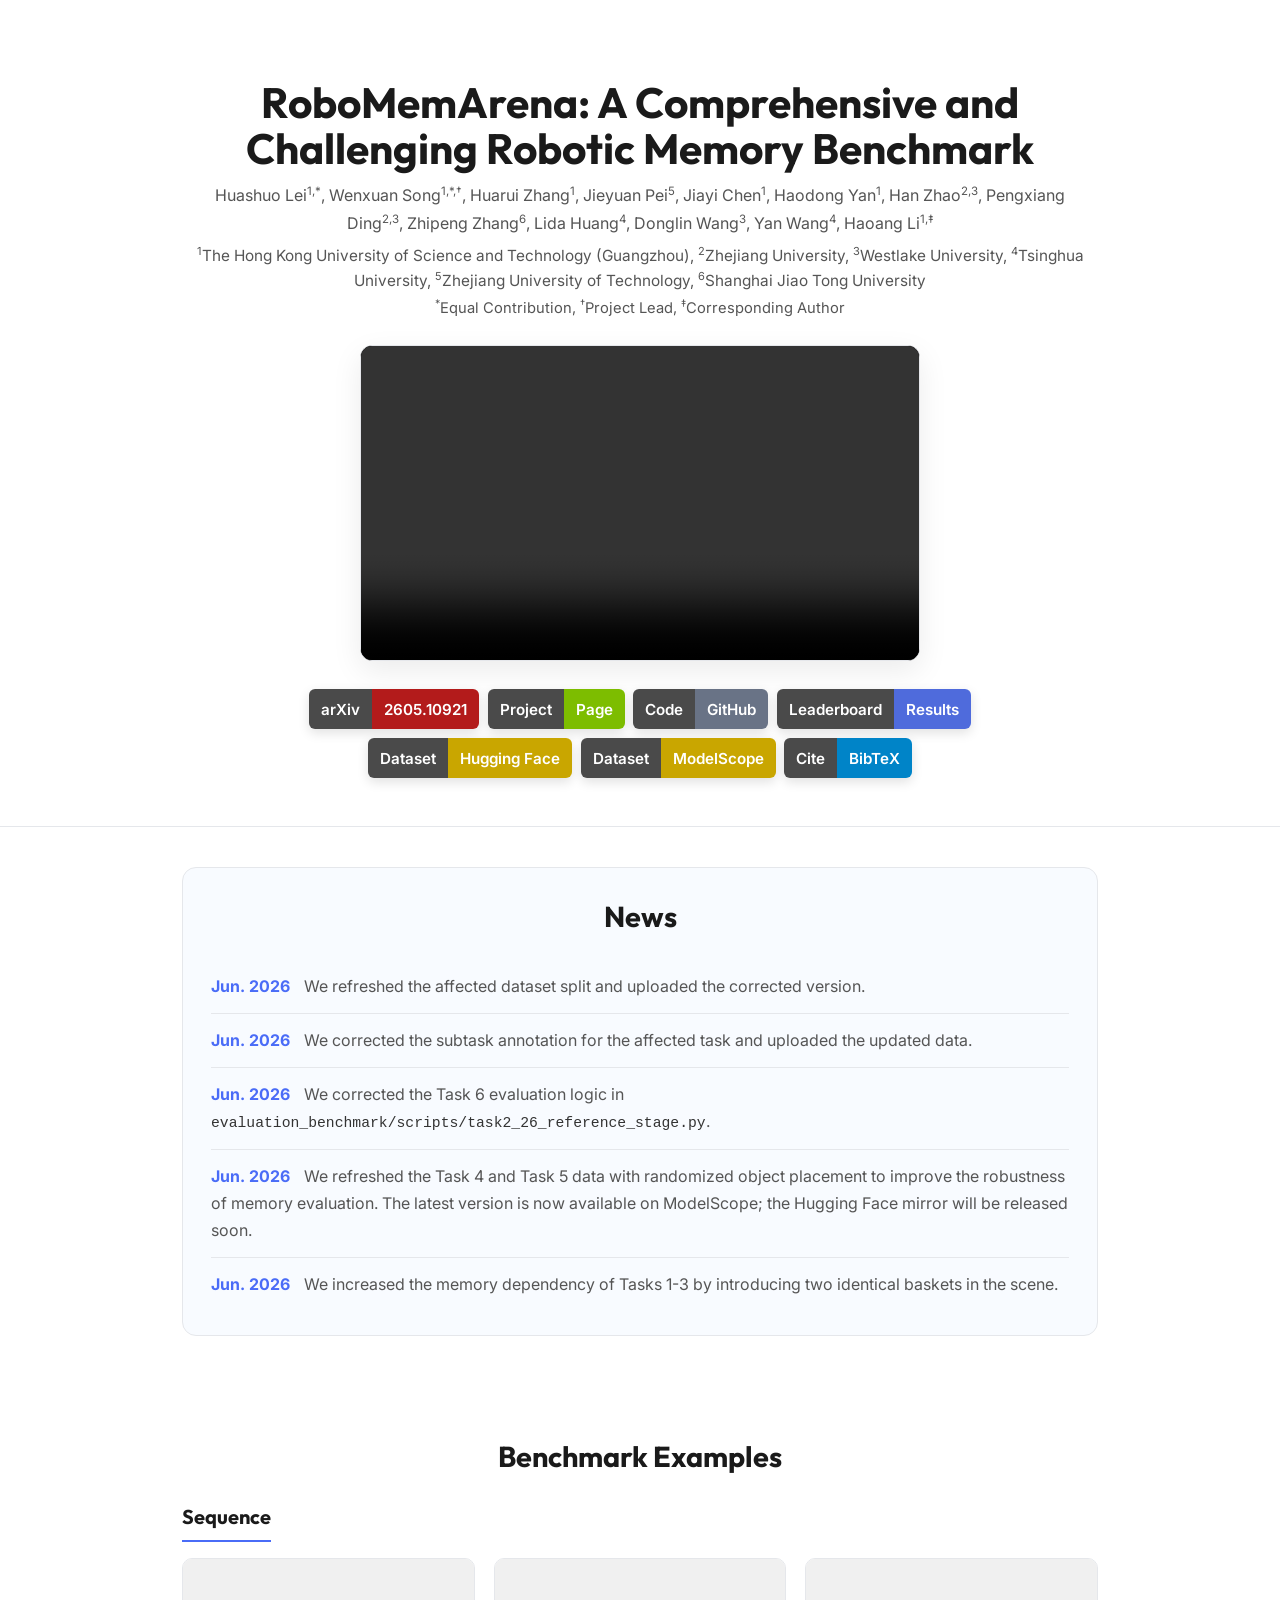
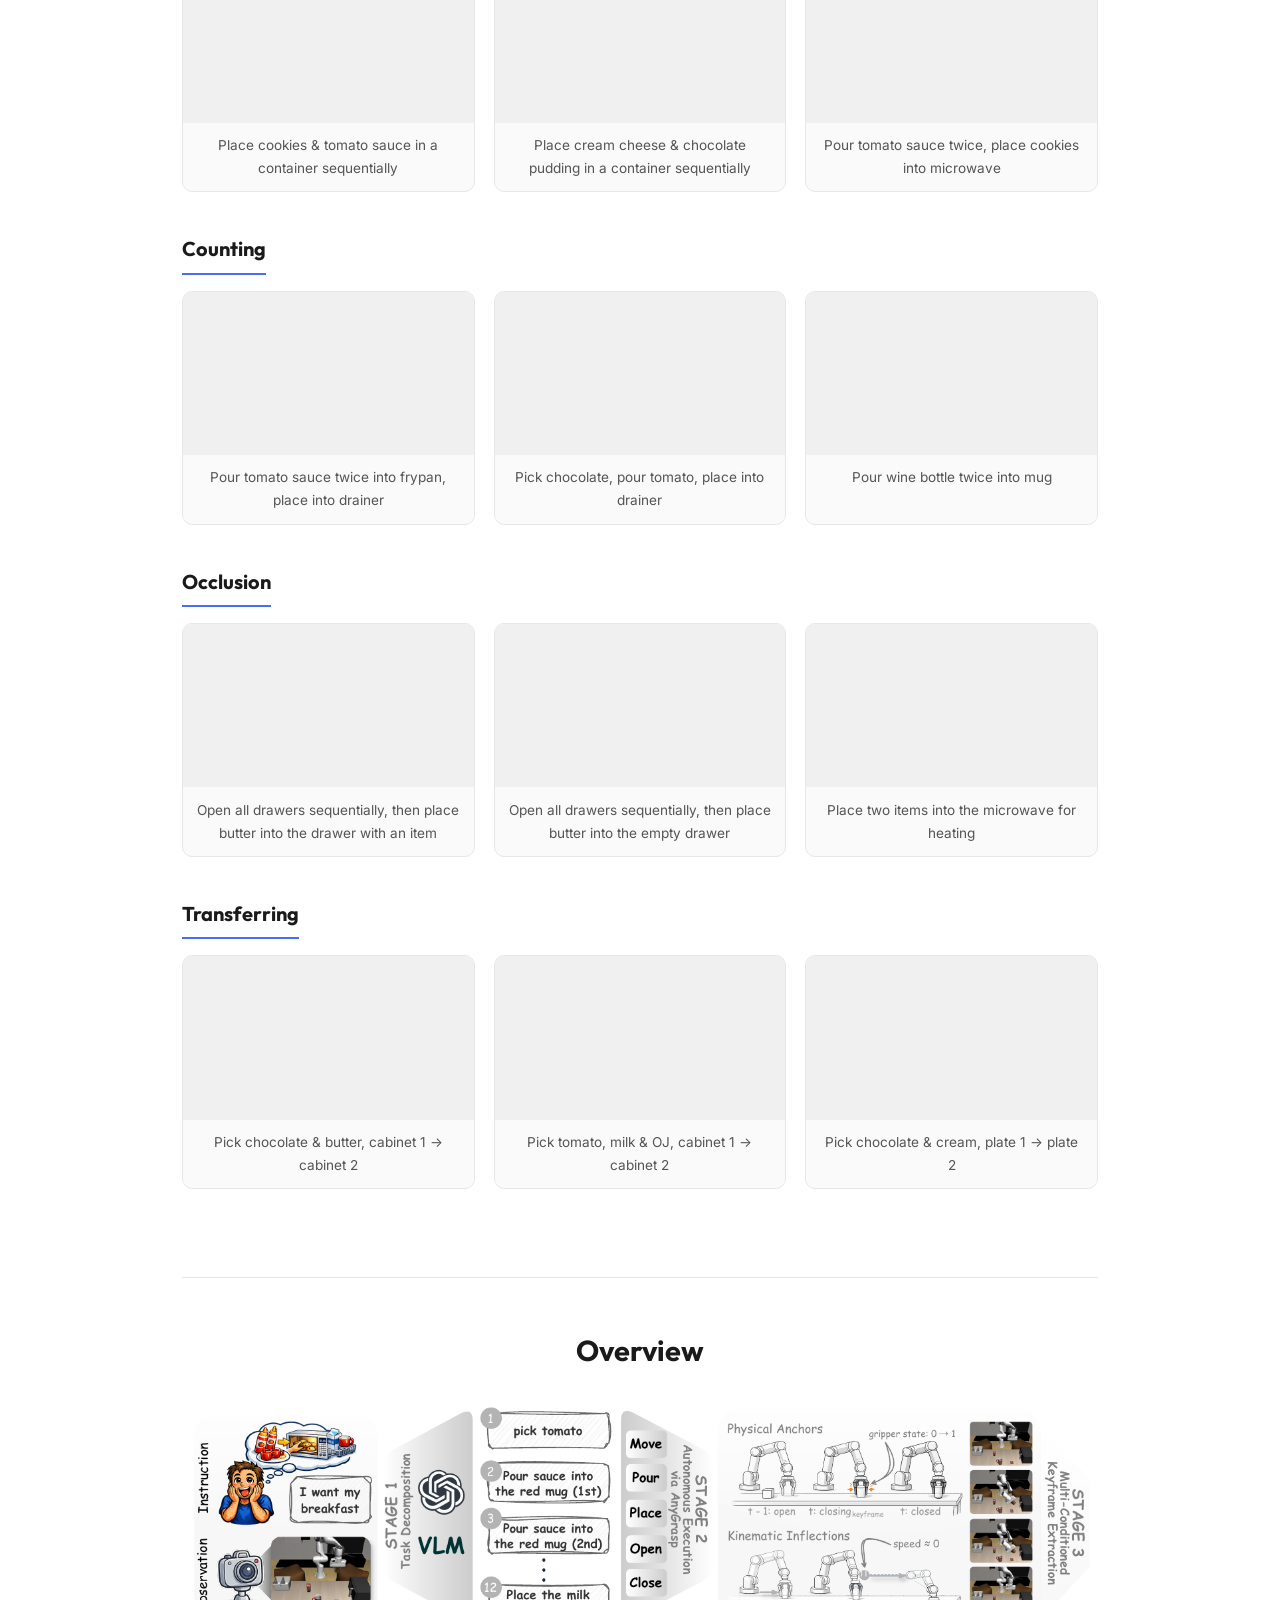
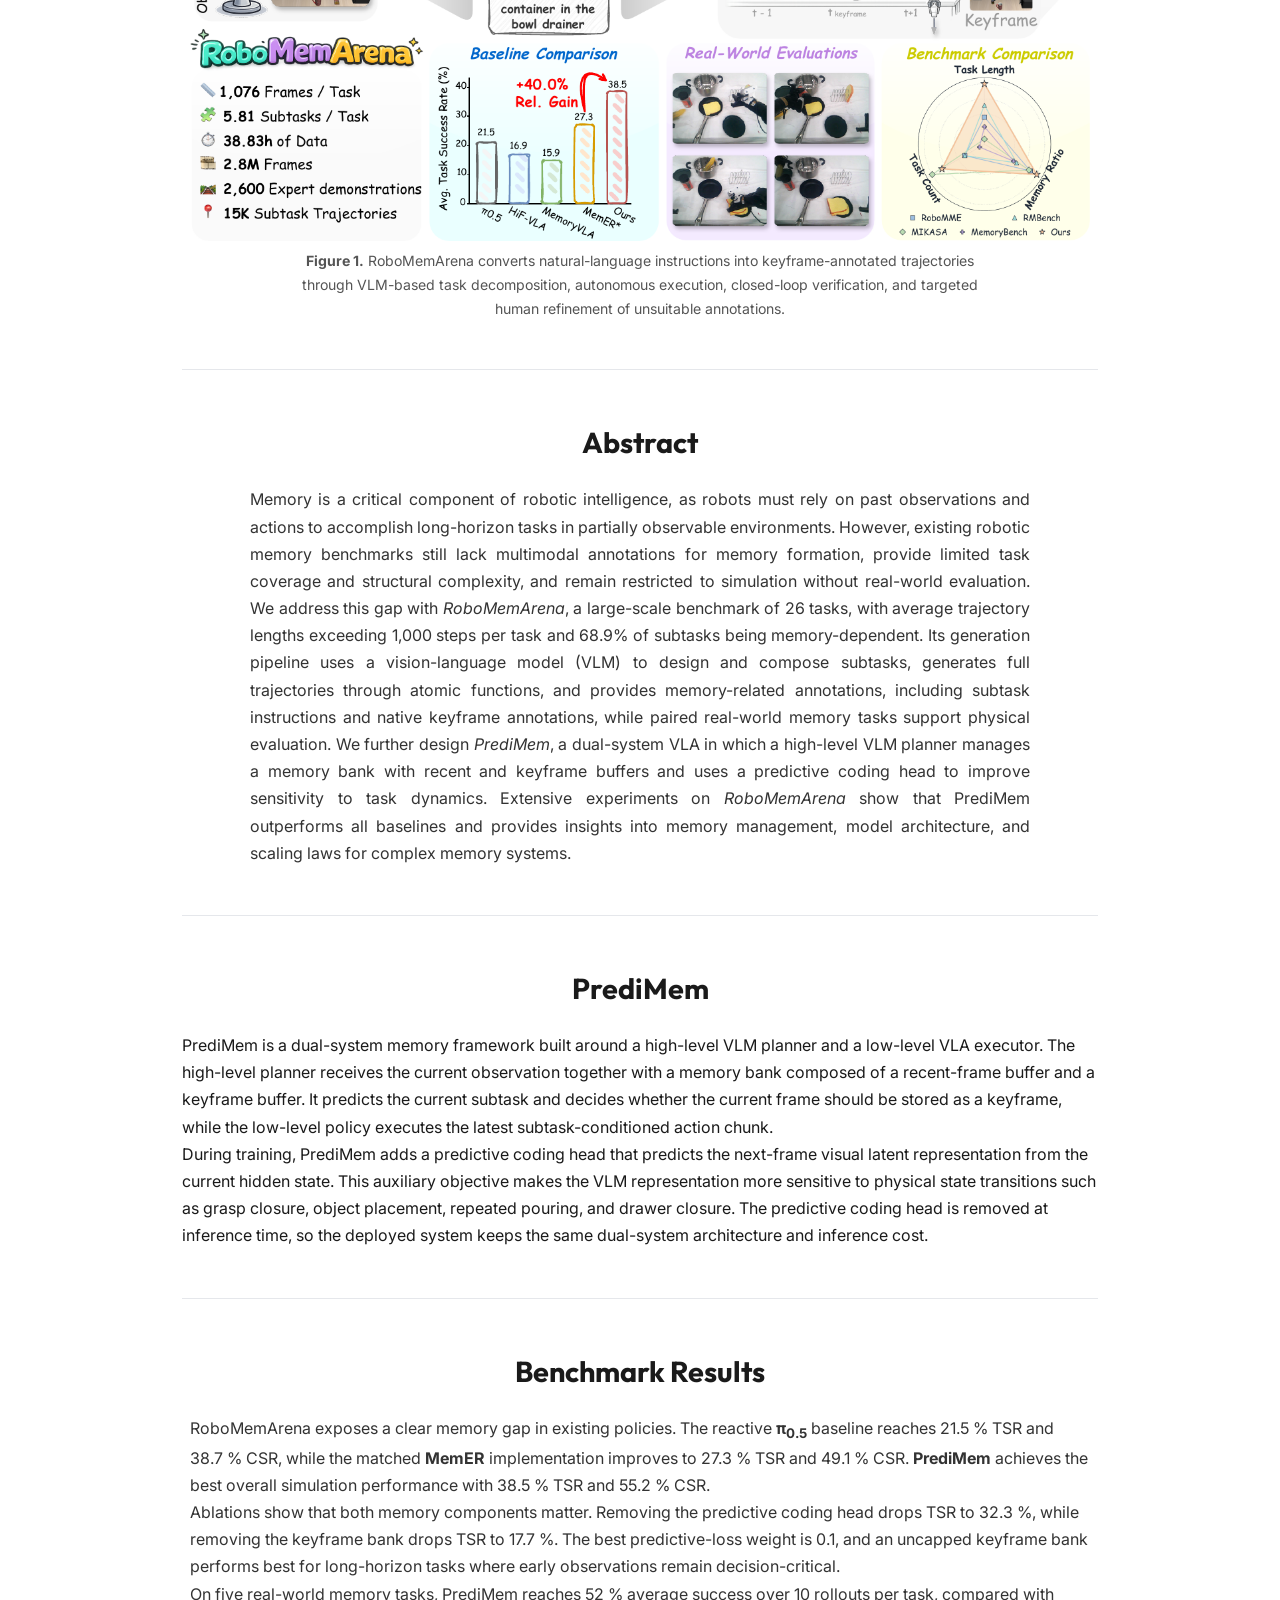
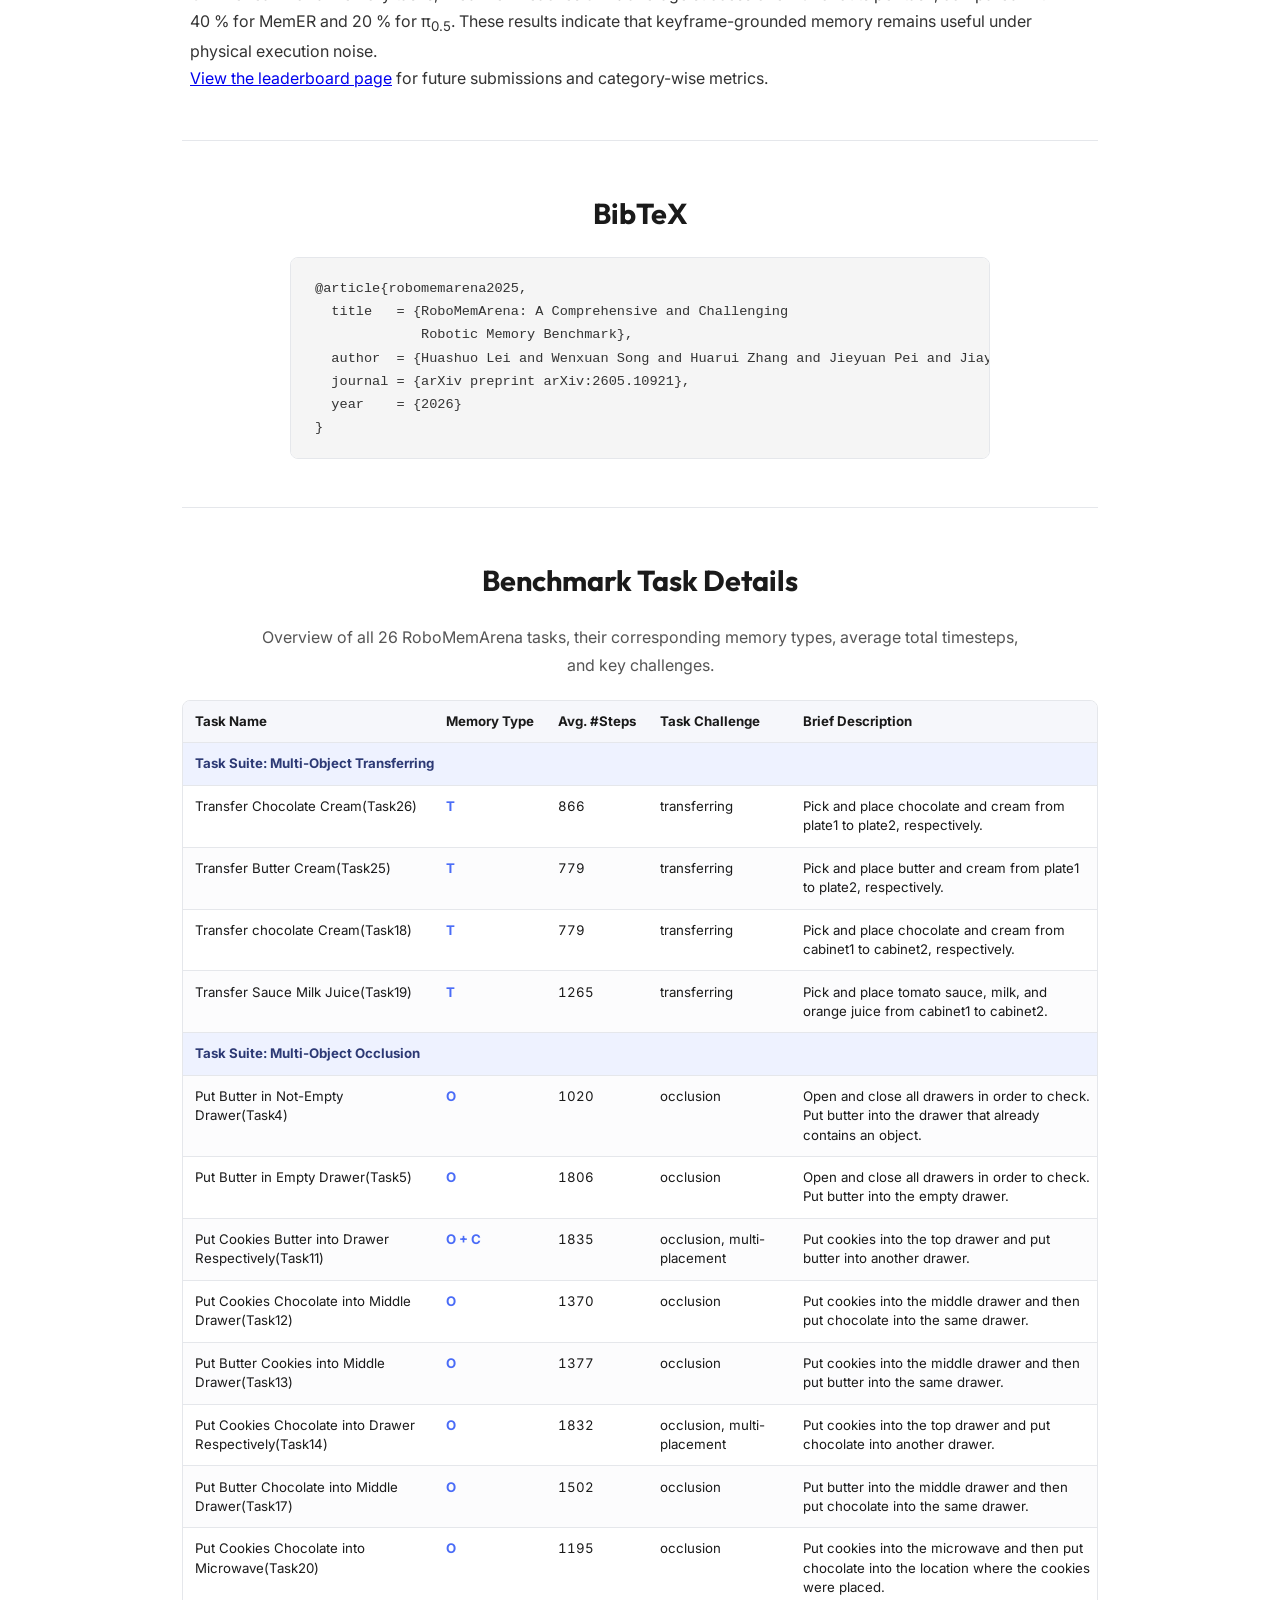
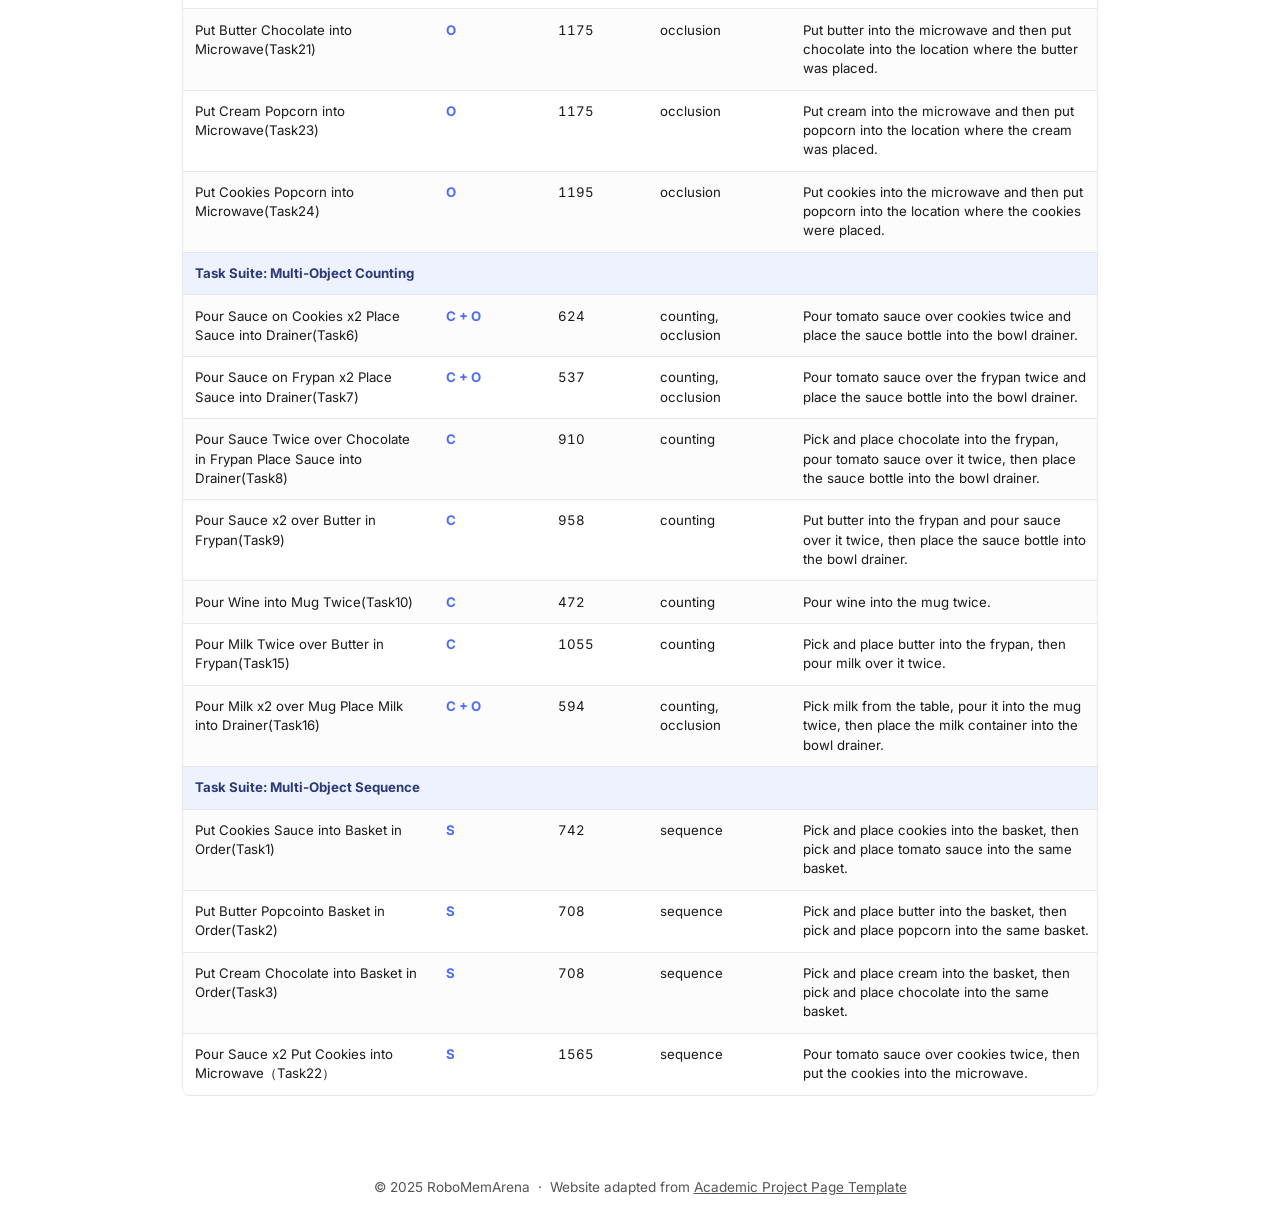
==== commit 0efa4990: "Add project page news updates" ====
--- a/index.html
+++ b/index.html
@@ -71,6 +71,18 @@
     </header>
 
     <main class="container">
+
+        <!-- ═══ News ═══ -->
+        <section id="news" class="news-section">
+            <h2>News</h2>
+            <ul class="news-list">
+                <li><strong>Jun. 2026</strong> We refreshed the affected dataset split and uploaded the corrected version.</li>
+                <li><strong>Jun. 2026</strong> We corrected the subtask annotation for the affected task and uploaded the updated data.</li>
+                <li><strong>Jun. 2026</strong> We corrected the Task 6 evaluation logic in <code>evaluation_benchmark/scripts/task2_26_reference_stage.py</code>.</li>
+                <li><strong>Jun. 2026</strong> We refreshed the Task 4 and Task 5 data with randomized object placement to improve the robustness of memory evaluation. The latest version is now available on ModelScope; the Hugging Face mirror will be released soon.</li>
+                <li><strong>Jun. 2026</strong> We increased the memory dependency of Tasks 1-3 by introducing two identical baskets in the scene.</li>
+            </ul>
+        </section>
 
         <!-- ═══ Benchmark Examples (first) ═══ -->
         <section id="benchmark">
--- a/style.css
+++ b/style.css
@@ -224,6 +224,39 @@
     text-align: center;
 }
 
+/* ─── News ─── */
+.news-section {
+    margin: 2.5rem 0 3rem;
+    padding: 1.5rem 1.75rem;
+    border: 1px solid var(--border);
+    border-radius: 14px;
+    background: #f8fbff;
+}
+
+.news-list {
+    list-style: none;
+    margin-top: 0.85rem;
+}
+
+.news-list li {
+    padding: 0.8rem 0;
+    color: var(--text-secondary);
+    border-bottom: 1px solid var(--border);
+}
+
+.news-list li:last-child {
+    border-bottom: none;
+}
+
+.news-list strong {
+    color: var(--accent);
+    margin-right: 0.65rem;
+}
+
+.news-list code {
+    font-size: 0.92em;
+}
+
 /* ─── Teaser ─── */
 .teaser-img {
     width: 100%;
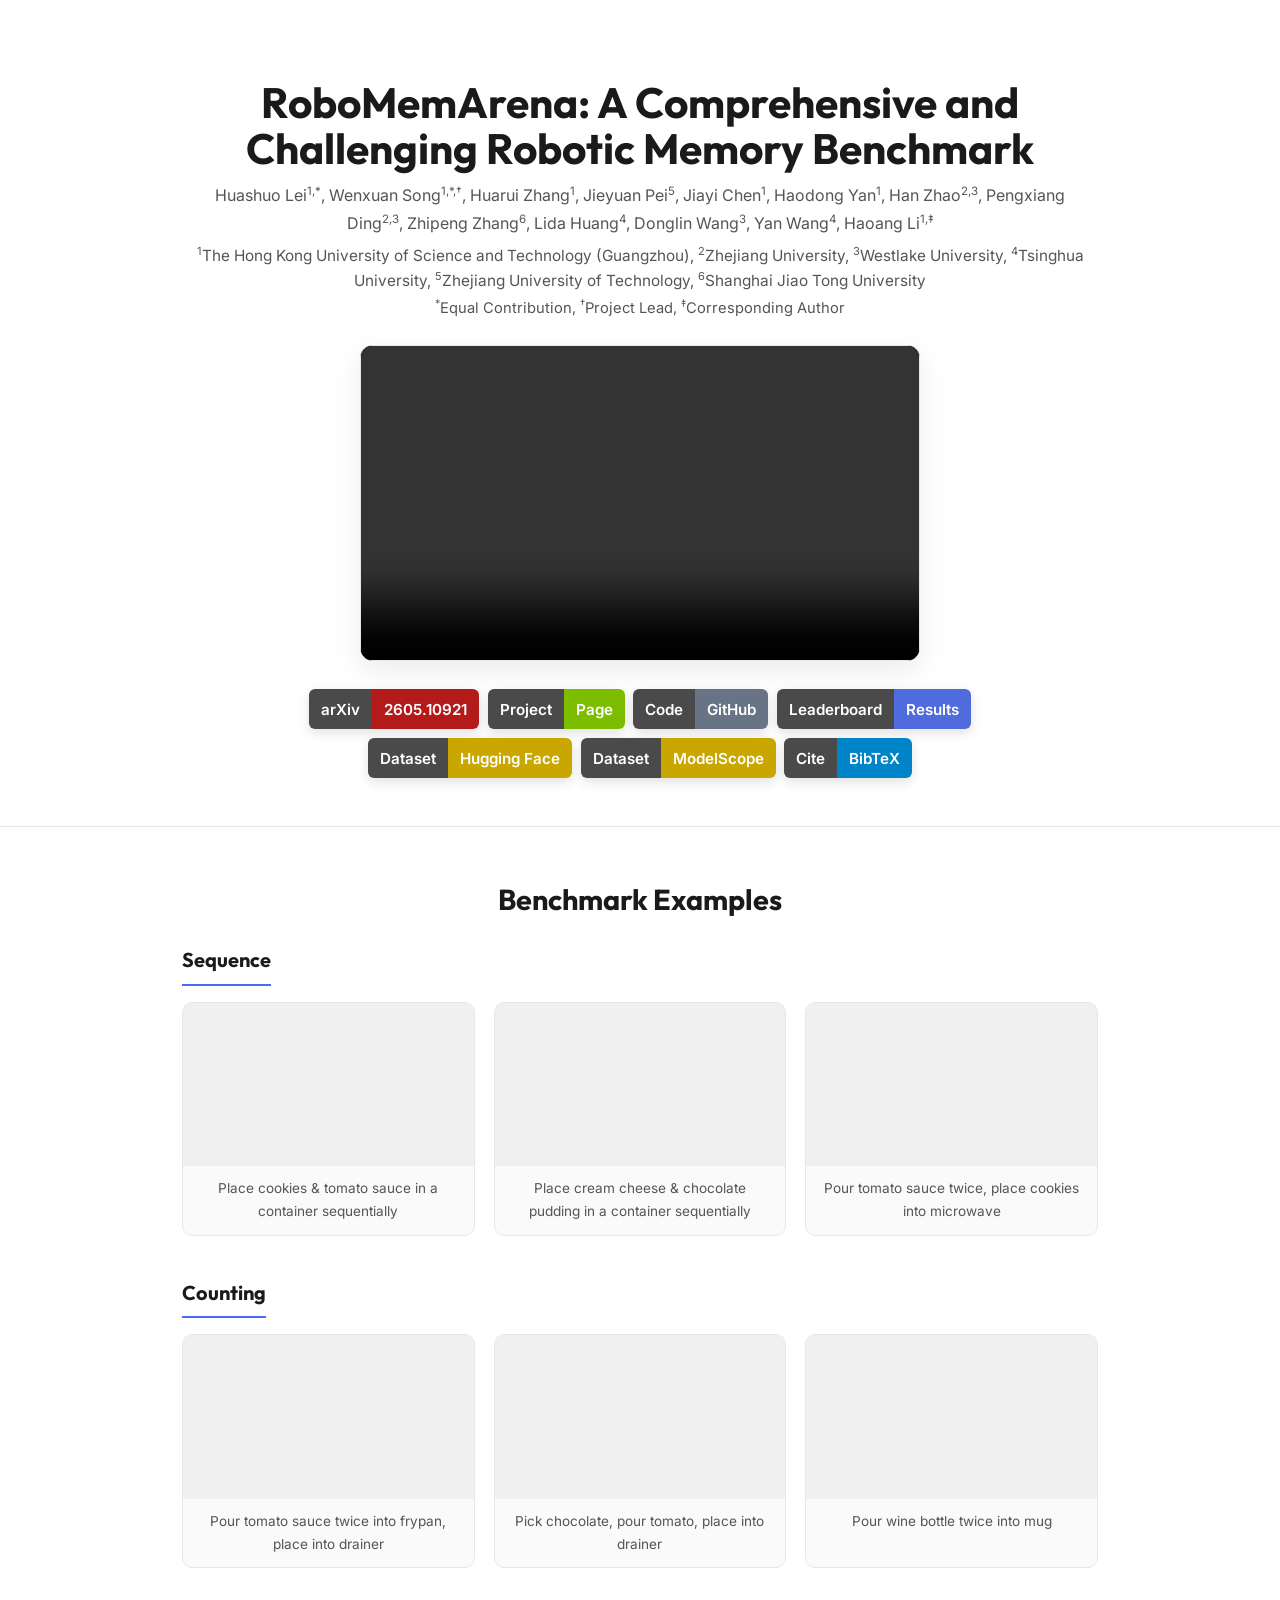
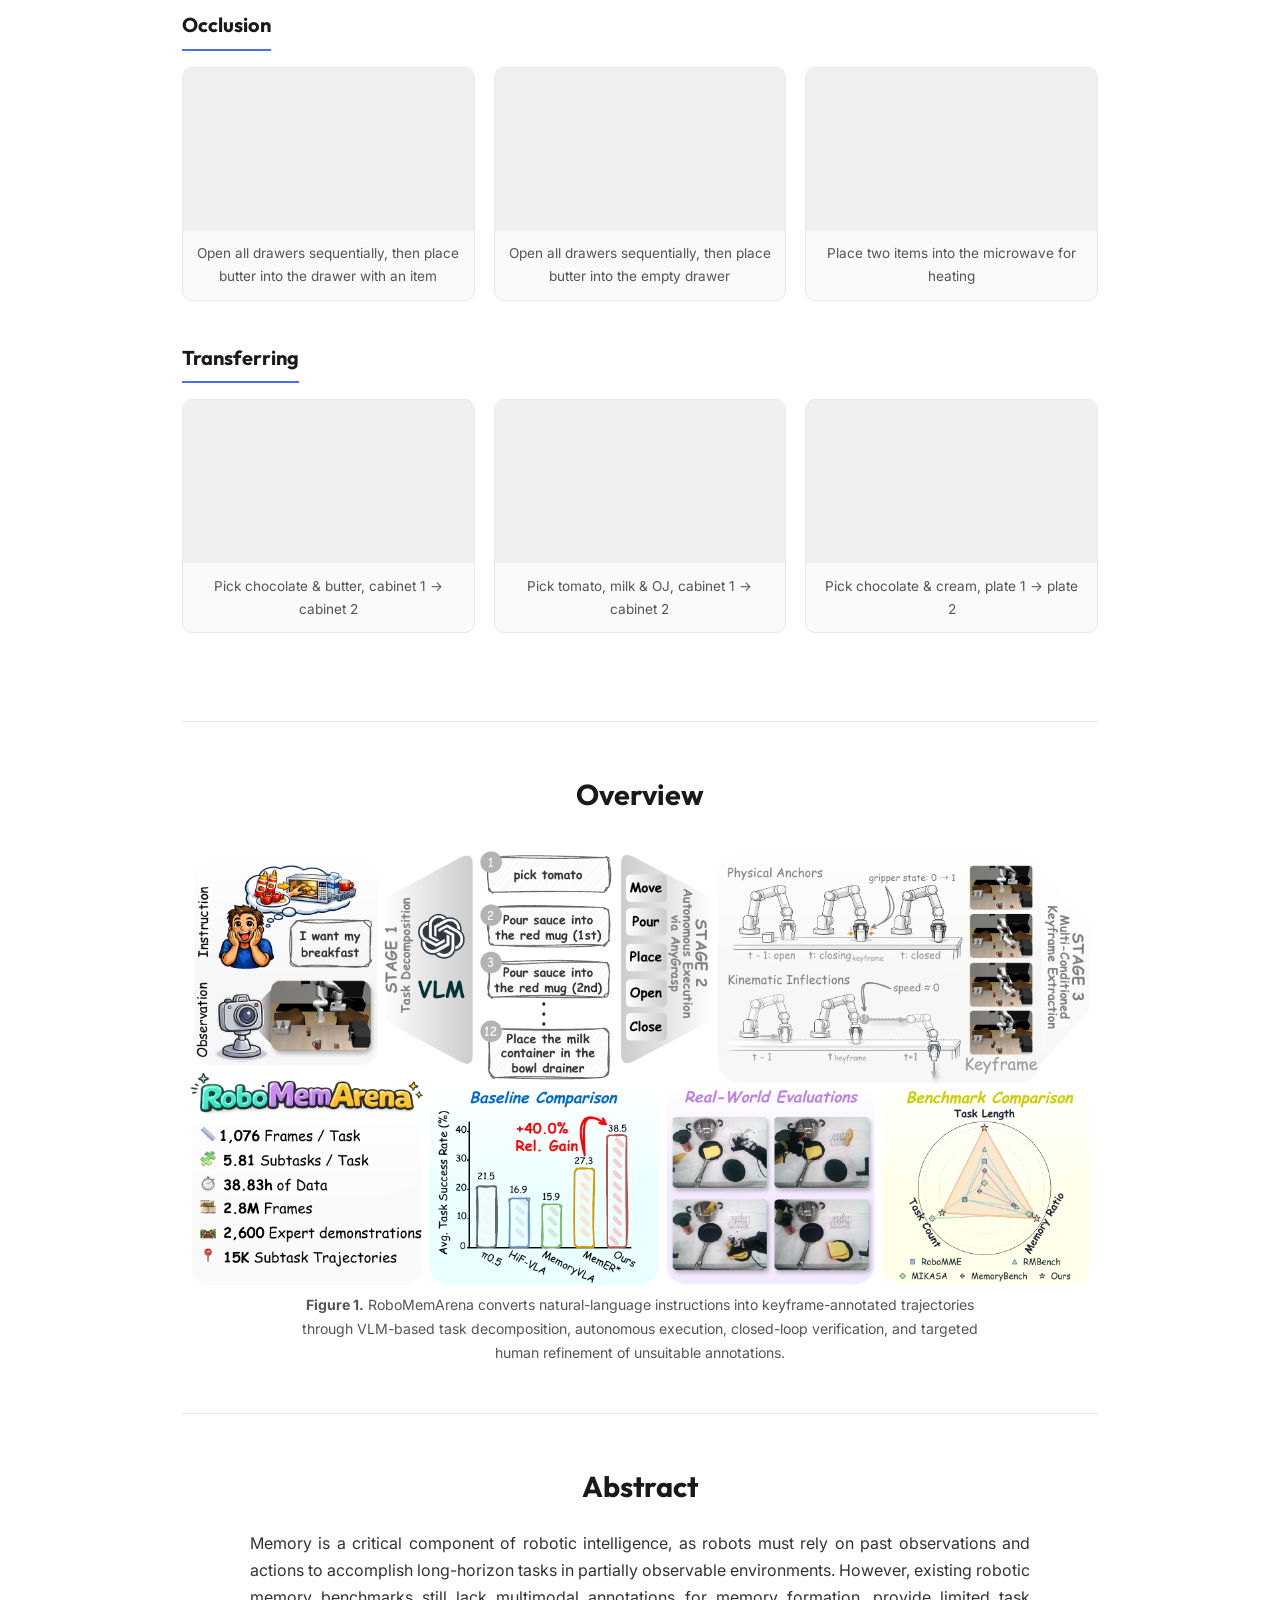
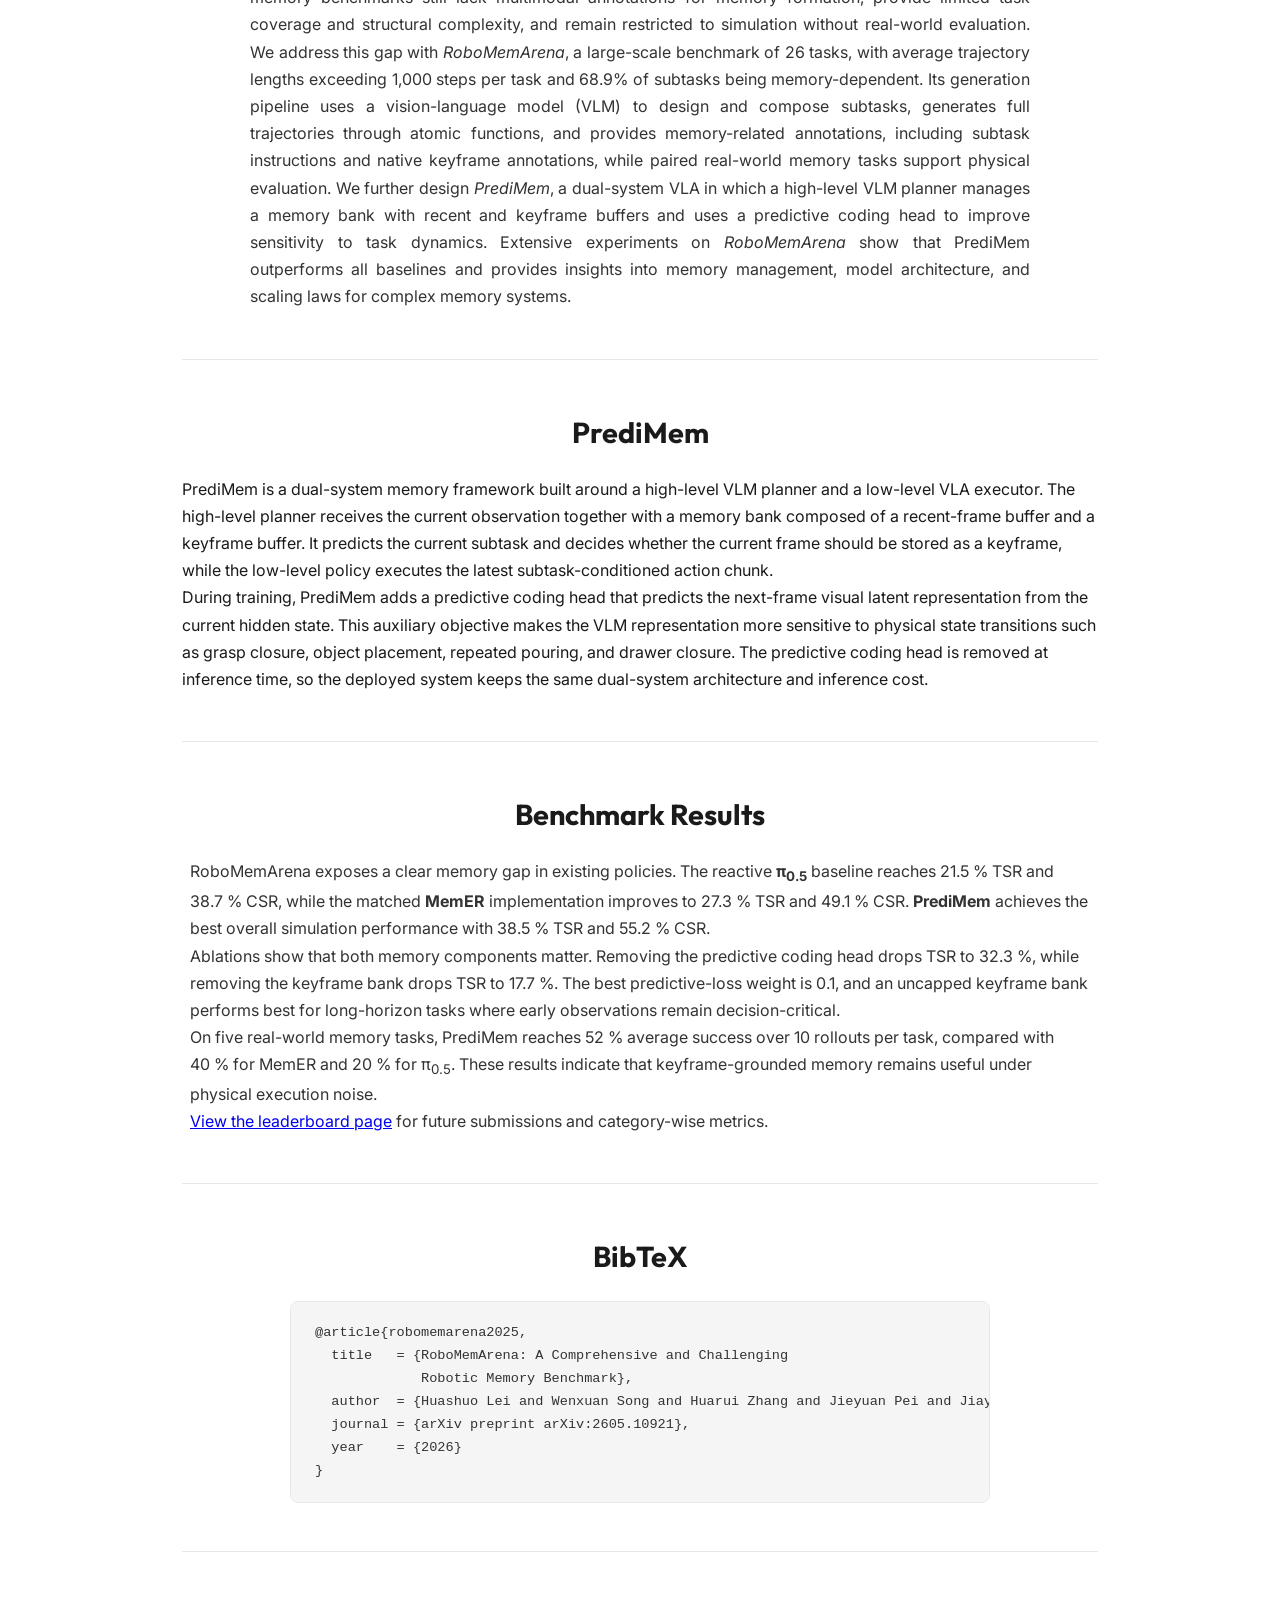
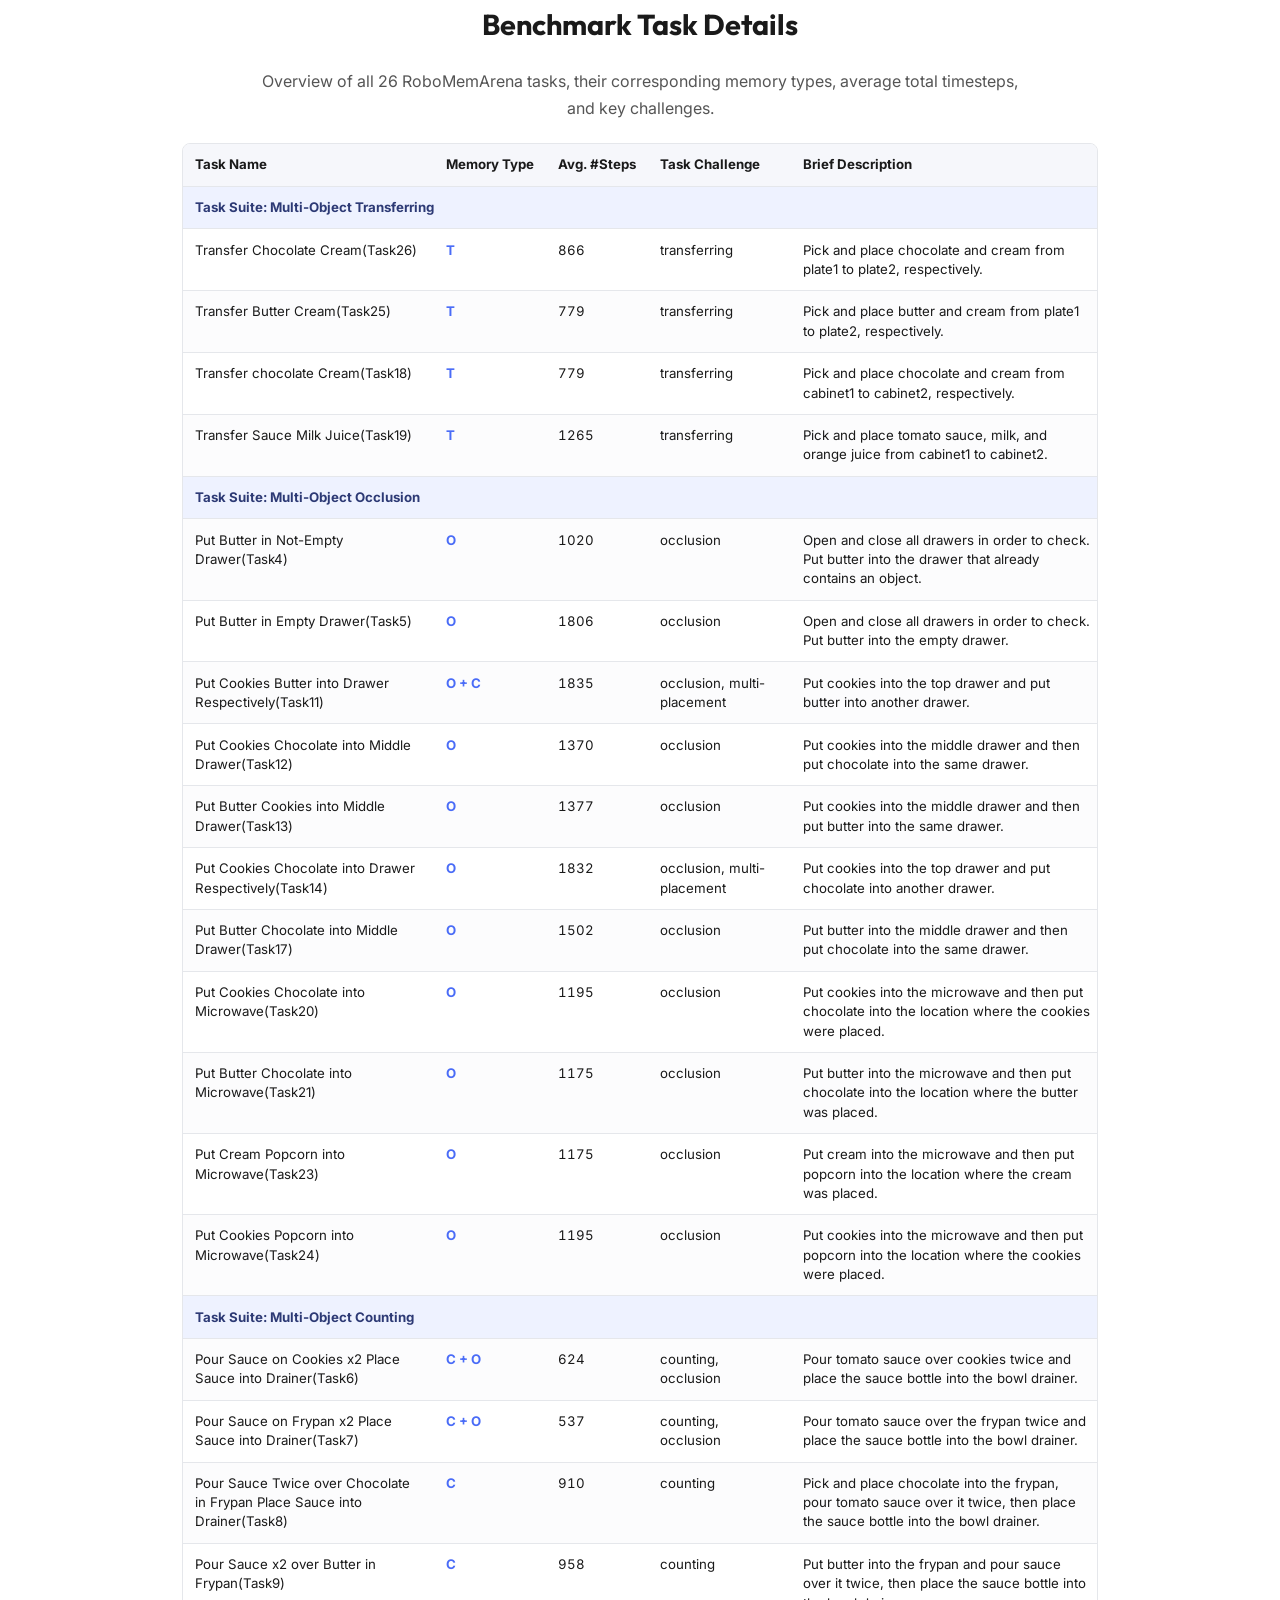
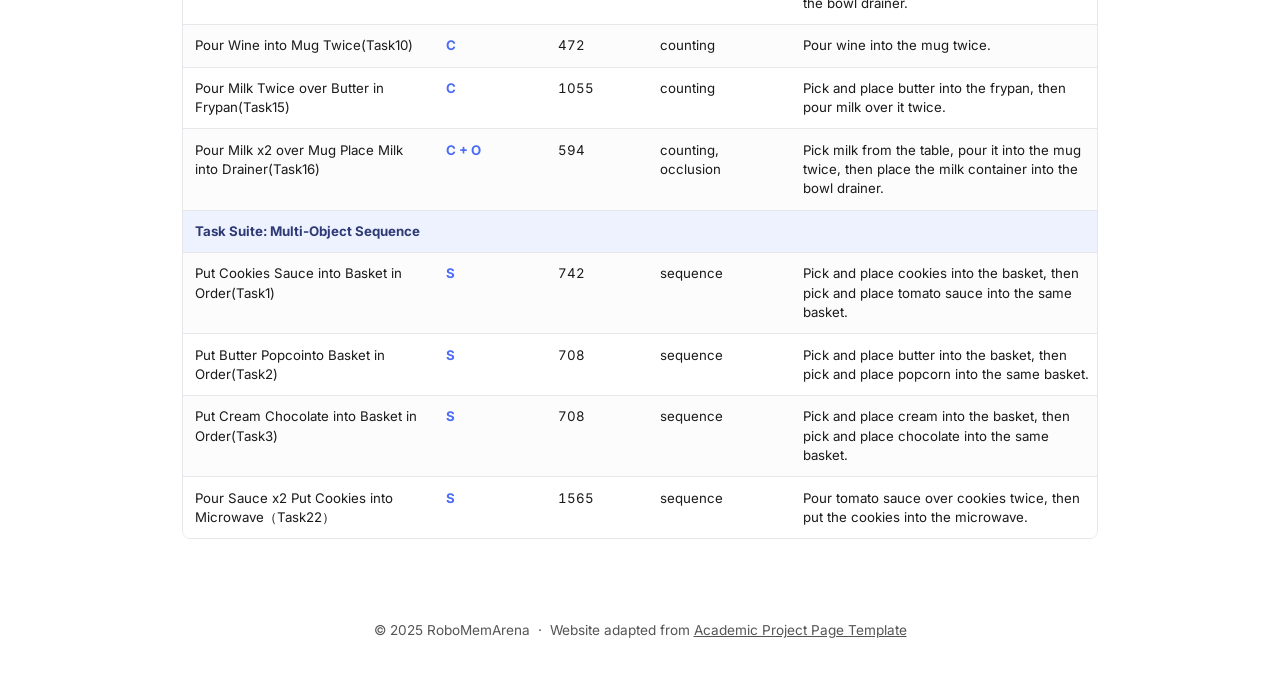
==== commit 6dbd54ba: "Remove project page news section" ====
--- a/index.html
+++ b/index.html
@@ -71,18 +71,6 @@
     </header>
 
     <main class="container">
-
-        <!-- ═══ News ═══ -->
-        <section id="news" class="news-section">
-            <h2>News</h2>
-            <ul class="news-list">
-                <li><strong>Jun. 2026</strong> We refreshed the affected dataset split and uploaded the corrected version.</li>
-                <li><strong>Jun. 2026</strong> We corrected the subtask annotation for the affected task and uploaded the updated data.</li>
-                <li><strong>Jun. 2026</strong> We corrected the Task 6 evaluation logic in <code>evaluation_benchmark/scripts/task2_26_reference_stage.py</code>.</li>
-                <li><strong>Jun. 2026</strong> We refreshed the Task 4 and Task 5 data with randomized object placement to improve the robustness of memory evaluation. The latest version is now available on ModelScope; the Hugging Face mirror will be released soon.</li>
-                <li><strong>Jun. 2026</strong> We increased the memory dependency of Tasks 1-3 by introducing two identical baskets in the scene.</li>
-            </ul>
-        </section>
 
         <!-- ═══ Benchmark Examples (first) ═══ -->
         <section id="benchmark">
--- a/style.css
+++ b/style.css
@@ -224,39 +224,6 @@
     text-align: center;
 }
 
-/* ─── News ─── */
-.news-section {
-    margin: 2.5rem 0 3rem;
-    padding: 1.5rem 1.75rem;
-    border: 1px solid var(--border);
-    border-radius: 14px;
-    background: #f8fbff;
-}
-
-.news-list {
-    list-style: none;
-    margin-top: 0.85rem;
-}
-
-.news-list li {
-    padding: 0.8rem 0;
-    color: var(--text-secondary);
-    border-bottom: 1px solid var(--border);
-}
-
-.news-list li:last-child {
-    border-bottom: none;
-}
-
-.news-list strong {
-    color: var(--accent);
-    margin-right: 0.65rem;
-}
-
-.news-list code {
-    font-size: 0.92em;
-}
-
 /* ─── Teaser ─── */
 .teaser-img {
     width: 100%;
